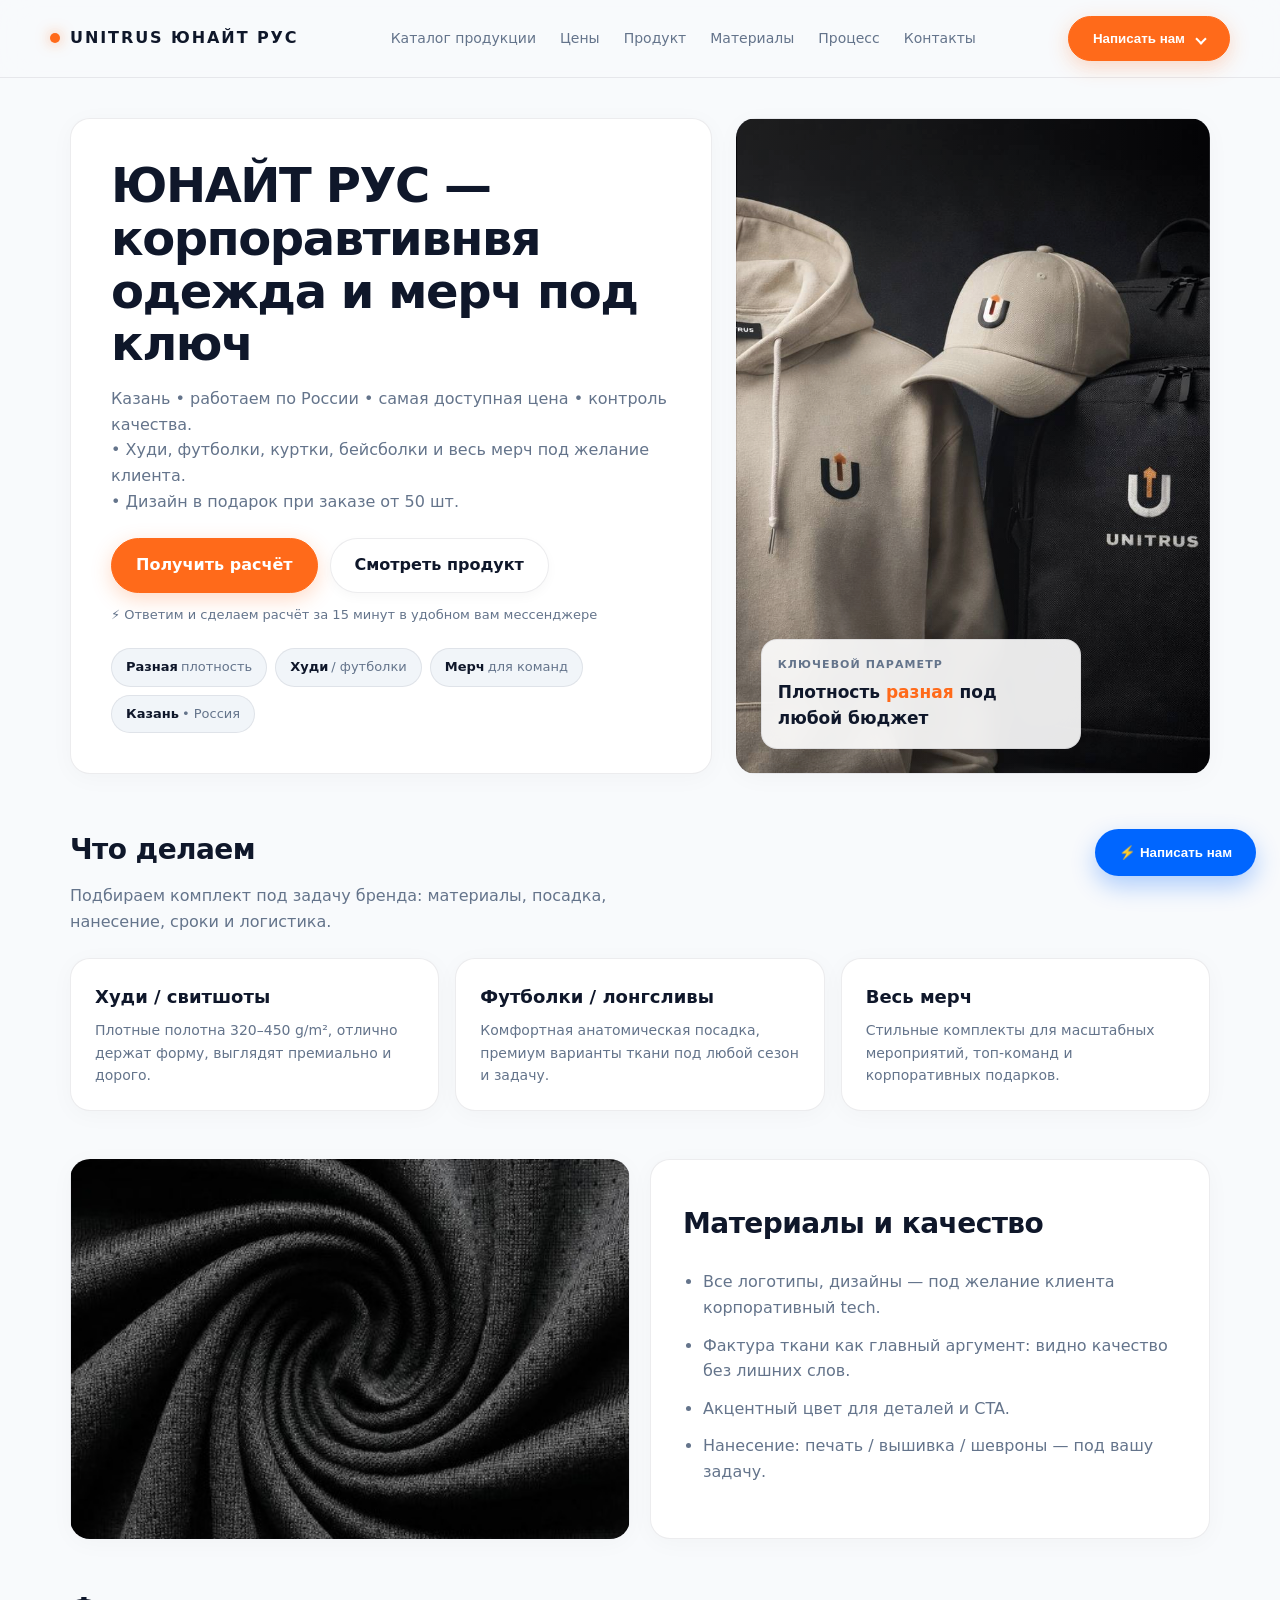
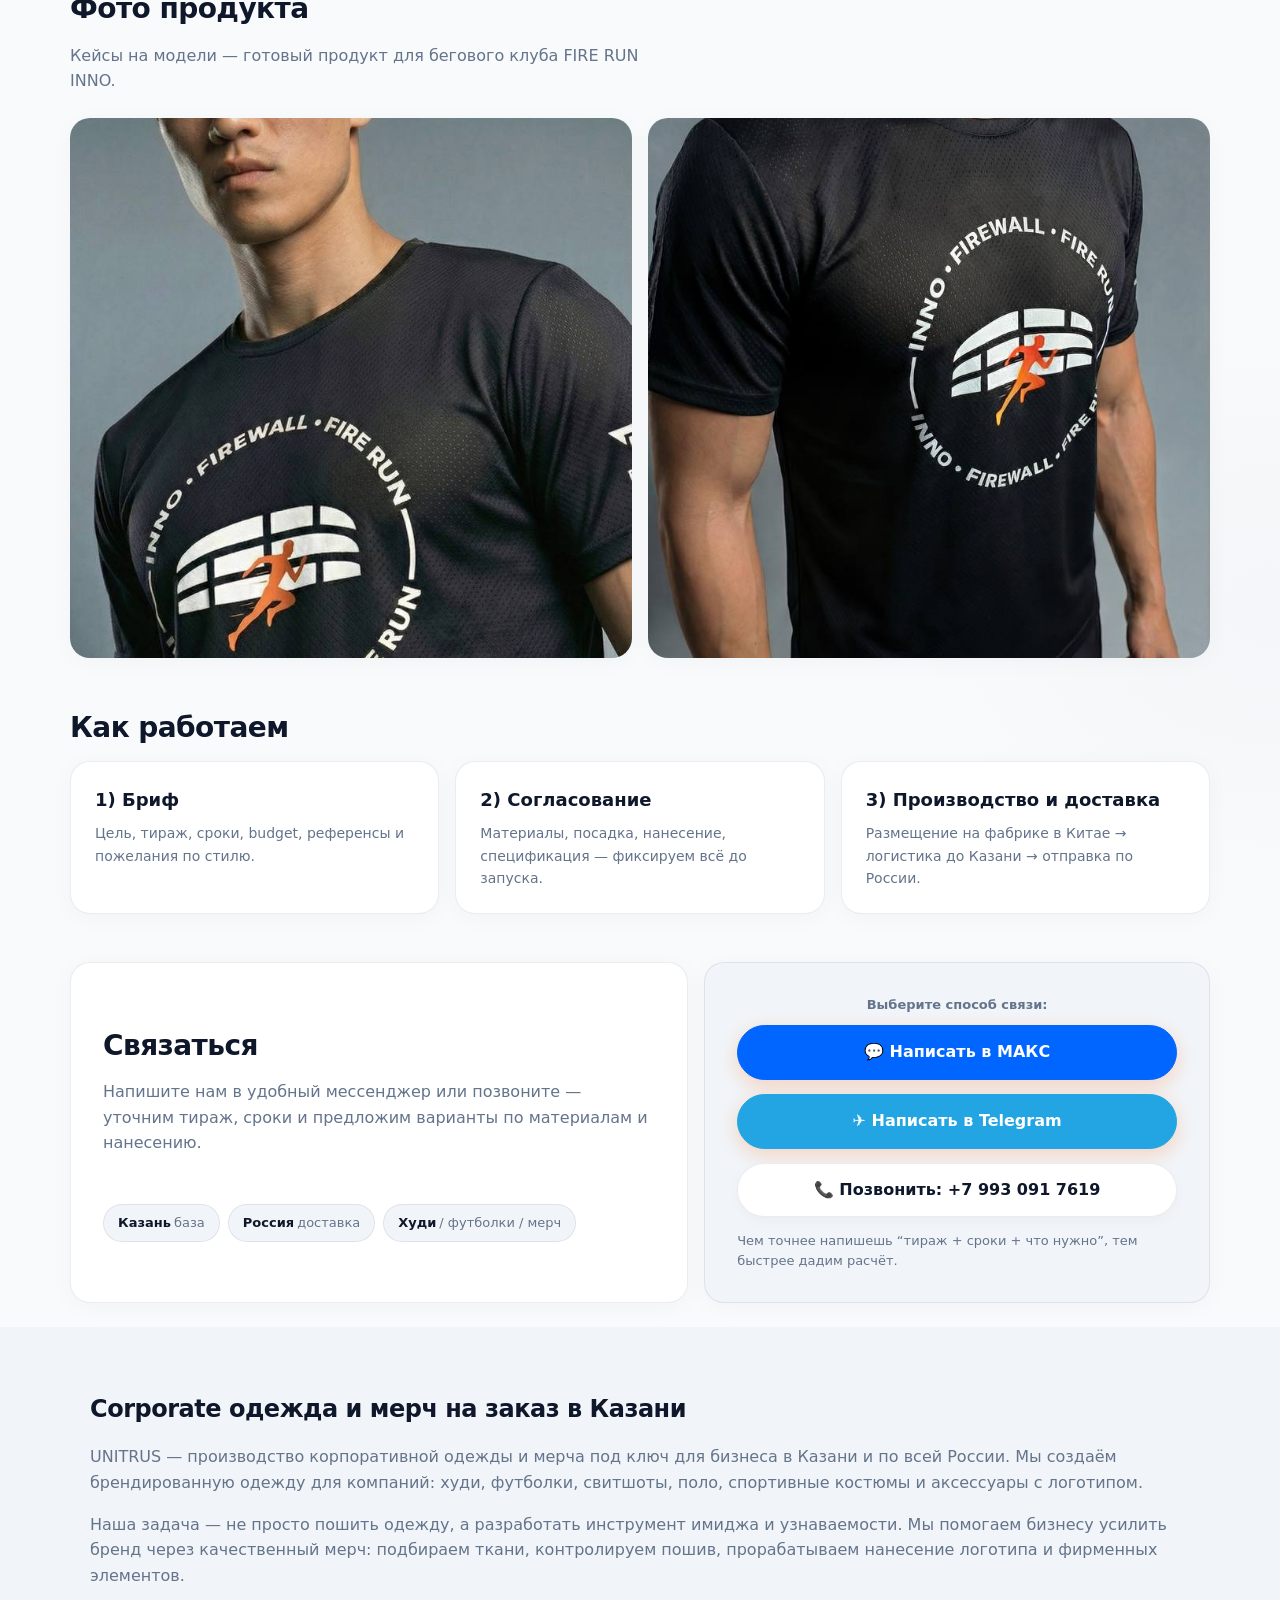
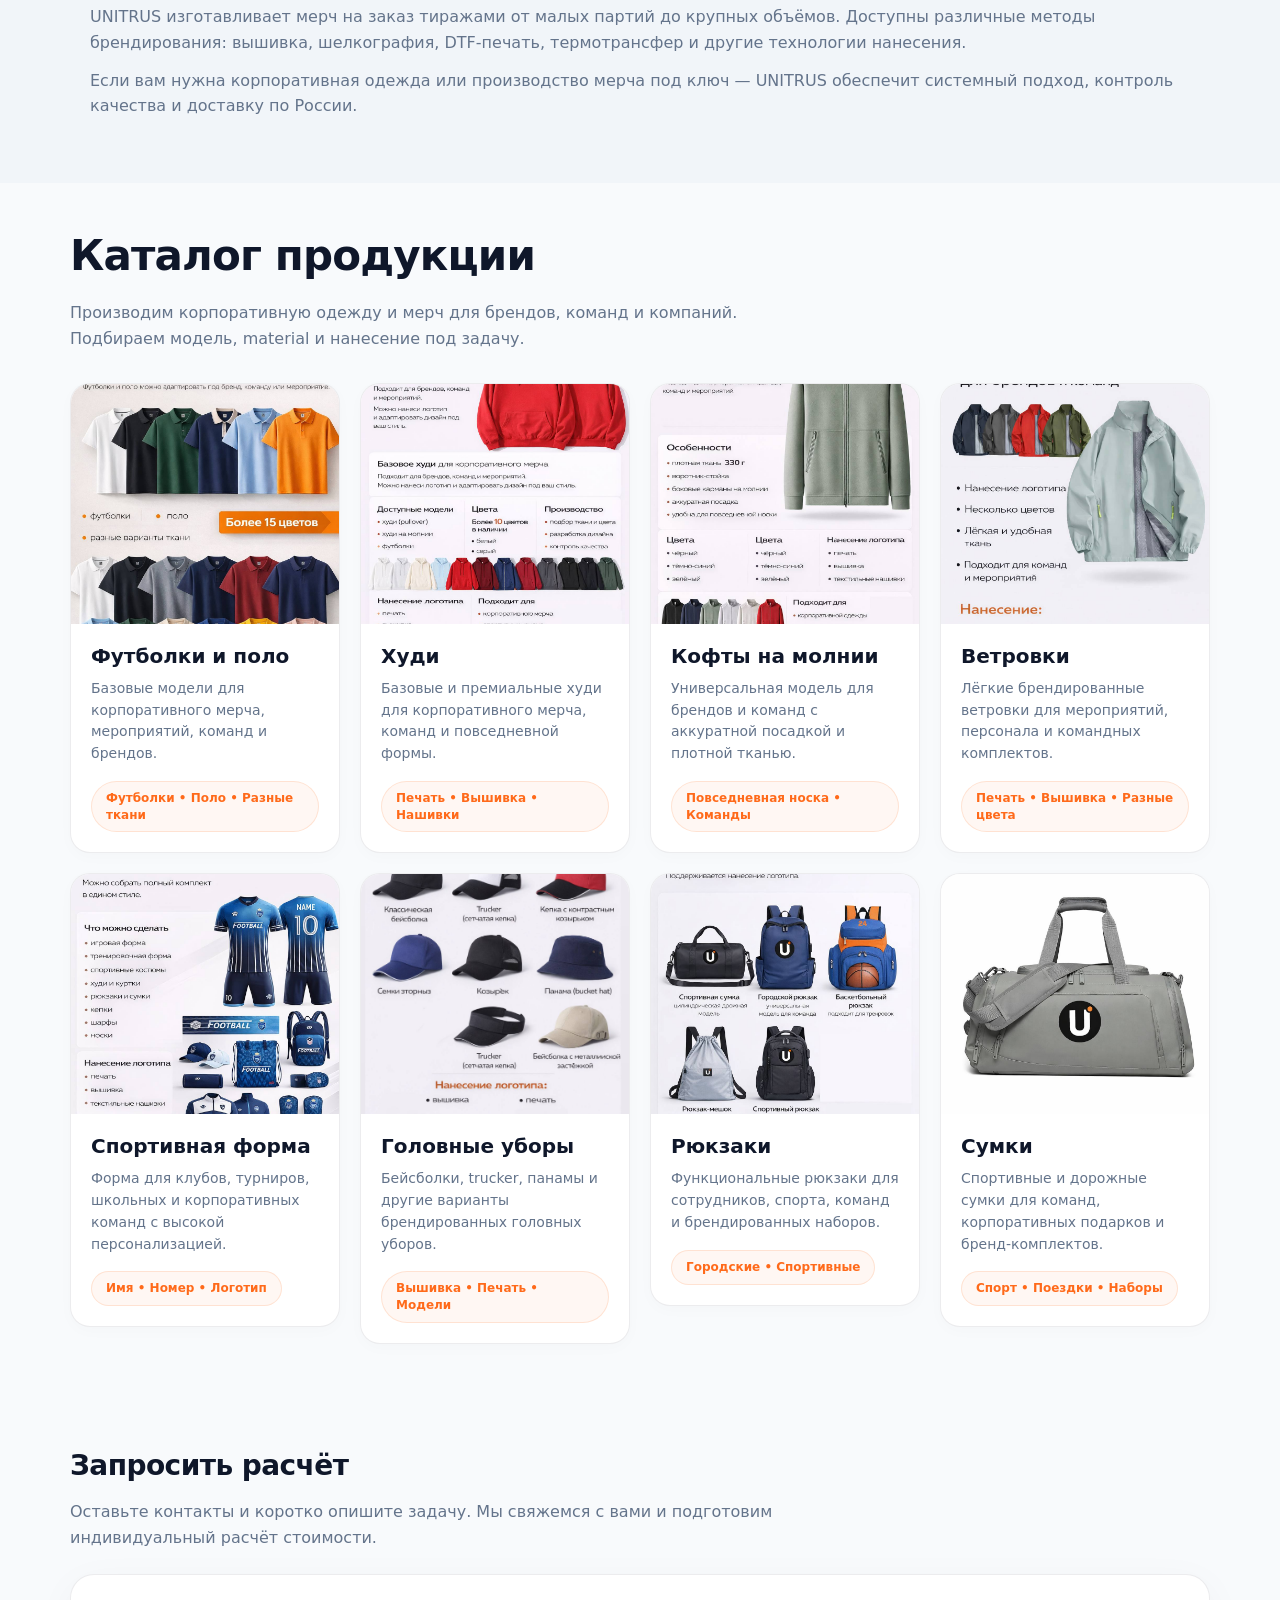
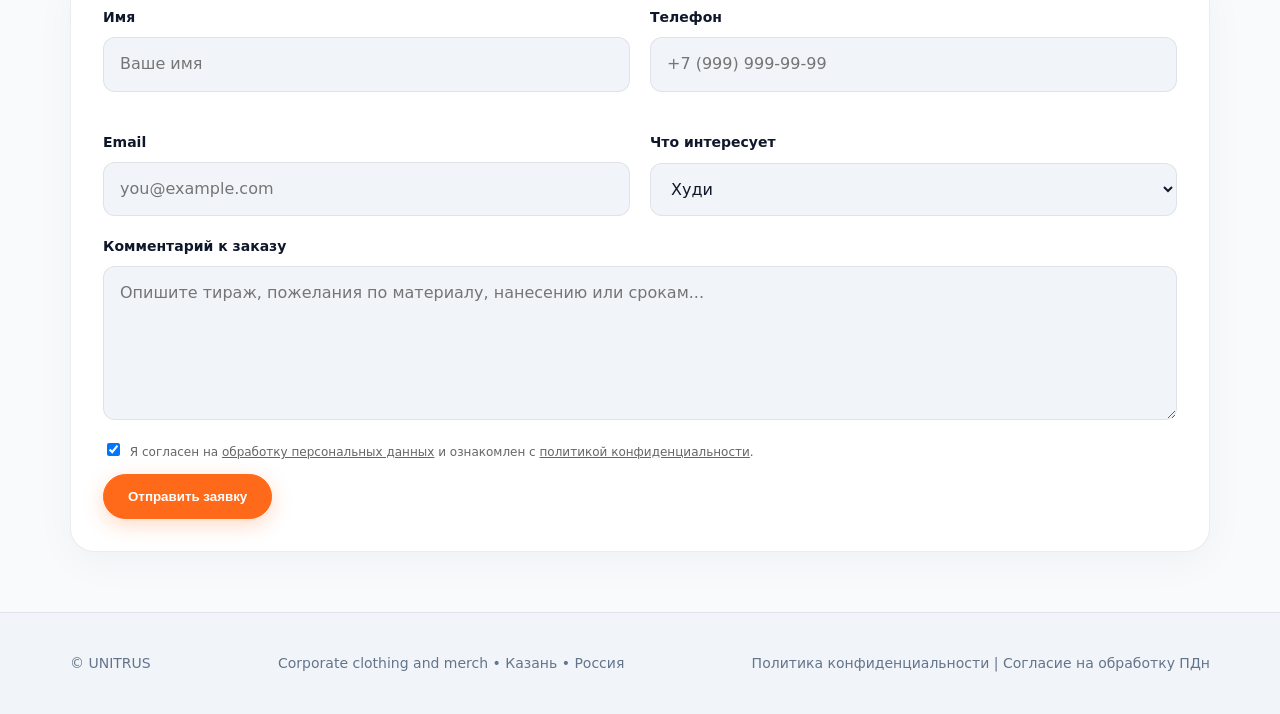
==== index.html @ bf45ee75 "Update index.html" ====
<!doctype html>
<html lang="ru">
<head>
  <script type="application/ld+json">
  {
    "@context": "https://schema.org",
    "@type": "Organization",
    "name": "UNITRUS (ЮНАЙТРУС)",
    "url": "https://unitrus.ru/",
    "logo": "https://unitrus.ru/favicon.png",
    "telephone": "+79930917619",
    "sameAs": [
      "https://max.ru/join/a83h0s4yrCoKQxjAOf_HXiF2FxhiVPw9wYMBm2Ftr7E",
      "https://t.me/unitruss"
    ],
    "address": {
      "@type": "PostalAddress",
      "addressLocality": "Казань",
      "addressCountry": "RU"
    }
  }
  </script>
 
  <meta property="og:title" content="UNITRUS — корпоративная одежда и мерч">
  <meta property="og:description" content="Корпоративная и спортивная одежда, мерч на заказ: худи, футболки, куртки, головные уборы и рюкзаки. Производство под задачи бренда.">
  <meta property="og:image" content="https://unitrus.ru/assets/hero.jpg">
  <meta property="og:url" content="https://unitrus.ru/">
  <meta property="og:type" content="website">
    
  <meta charset="utf-8" />
  <meta name="viewport" content="width=device-width, initial-scale=1.0">
  <title>UNITRUS — корпоративная одежда и мерч</title>
  <meta name="description" content="UNITRUS — корпоративная и спортивная одежда, мерч на заказ: худи, футболки, брендированные комплекты для компаний. Производство под задачу бренда, доставка по России. Казань." />
  <link rel="icon" type="image/png" href="/favicon.png">
  <link rel="canonical" href="https://unitrus.ru/">
  <meta http-equiv="Content-Language" content="ru">
  <meta name="robots" content="index,follow">
  
  <style>
  :root{
    --bg:#f8fafc;
    --panel:#ffffff;
    --panel-sub:#f1f5f9;
    --text:#0f172a;
    --muted:#64748b;
    --line:rgba(15,23,42,.08);
    --accent:#ff6a1a;
    --max:1180px;
    --r:20px;
  }

  *{
    box-sizing:border-box;
  }

  body{
    margin:0;
    font:16px/1.55 system-ui,-apple-system,Segoe UI,Roboto,Inter,Arial,sans-serif;
    background:
      radial-gradient(1000px 600px at 10% -10%, rgba(255,106,26,.07), transparent 50%),
      radial-gradient(800px 600px at 100% 40%, rgba(15,23,42,.02), transparent 50%),
      var(--bg);
    color:var(--text);
    -webkit-font-smoothing: antialiased;
  }

  a{
    color:inherit;
    text-decoration:none;
  }

  .wrap{
    max-width:var(--max);
    margin:0 auto;
    padding:0 20px;
  }

  /* NAV */
  .nav{
    position:sticky;
    top:0;
    z-index:1000;
    backdrop-filter:blur(16px);
    background:rgba(248, 250, 252, 0.85);
    border-bottom:1px solid var(--line);
  }

  .navin{
    display:flex;
    align-items:center;
    justify-content:space-between;
    padding:16px 0;
  }

  .brand{
    display:flex;
    align-items:center;
    gap:10px;
    font-weight:800;
    letter-spacing:.12em;
    color:var(--text);
    flex-shrink: 0;
    z-index: 1001;
  }

  .dot{
    width:10px;
    height:10px;
    border-radius:99px;
    background:var(--accent);
    box-shadow:0 0 14px rgba(255,106,26,.6);
  }

  .navlinks{
    display:flex;
    gap:24px;
    color:var(--muted);
    font-size:14px;
    font-weight: 500;
    align-items: center;
  }

  .navlinks a{
    color:var(--muted);
    transition:.2s ease;
    white-space: nowrap;
  }

  .navlinks a:hover{
    color:var(--accent);
  }

  /* Мобильный бургер-переключатель */
  .menu-toggle {
    display: none;
    flex-direction: column;
    justify-content: space-between;
    width: 24px;
    height: 18px;
    background: transparent;
    border: none;
    cursor: pointer;
    padding: 0;
    z-index: 1001;
  }

  .menu-toggle span {
    width: 100%;
    height: 2px;
    background-color: var(--text);
    transition: all 0.3s ease;
  }

  /* BUTTONS & DROPDOWN */
  .btn{
    display:inline-flex;
    align-items:center;
    justify-content:center;
    gap:10px;
    padding:14px 24px;
    border-radius:999px;
    border:1px solid var(--accent);
    background:var(--accent);
    color:#fff;
    font-weight:600;
    transition:.2s cubic-bezier(0.4, 0, 0.2, 1);
    white-space:nowrap;
    box-shadow:0 6px 20px rgba(255,106,26,.25);
    cursor:pointer;
  }

  .btn:hover{
    transform:translateY(-2px);
    box-shadow:0 8px 24px rgba(255,106,26,.4);
    background:#e55a13;
    border-color:#e55a13;
  }

  .btn.secondary{
    border:1px solid var(--line);
    background:var(--panel);
    color:var(--text);
    box-shadow:0 4px 12px rgba(0,0,0,.03);
  }

  .btn.secondary:hover{
    background:var(--panel-sub);
    border-color:rgba(15,23,42,.15);
    color:var(--text);
    transform:translateY(-2px);
    box-shadow:0 6px 16px rgba(0,0,0,.06);
  }

  /* Компонент Выпадающего меню контактов */
  .dropdown {
    position: relative;
    display: inline-block;
  }

  .dropdown-menu {
    display: none;
    position: absolute;
    right: 0;
    top: calc(100% + 8px);
    background: var(--panel);
    border: 1px solid var(--line);
    border-radius: 16px;
    box-shadow: 0 12px 32px rgba(15,23,42,0.12);
    padding: 8px;
    min-width: 200px;
    z-index: 1100;
    animation: fadeIn 0.2s ease;
  }

  @keyframes fadeIn {
    from { opacity: 0; transform: translateY(-8px); }
    to { opacity: 1; transform: translateY(0); }
  }

  .dropdown.active .dropdown-menu {
    display: block;
  }

  .dropdown-item {
    display: flex;
    align-items: center;
    gap: 12px;
    padding: 12px 16px;
    border-radius: 10px;
    font-size: 14px;
    font-weight: 600;
    color: var(--text);
    transition: background 0.2s ease;
  }

  .dropdown-item:hover {
    background: var(--panel-sub);
  }

  .dropdown-item img {
    width: 20px;
    height: 20px;
    object-fit: contain;
  }

  .arrow-down {
    border: solid currentColor;
    border-width: 0 2px 2px 0;
    display: inline-block;
    padding: 3px;
    transform: rotate(45deg);
    transition: transform 0.2s ease;
    margin-left: 2px;
  }

  .dropdown.active .arrow-down {
    transform: rotate(-135deg);
  }

  /* Блок контактов для мобильного меню */
  .mobile-contacts-block {
    display: none;
    flex-direction: column;
    gap: 12px;
    width: 100%;
    margin-top: 16px;
  }

  /* HERO */
  header{
    padding:40px 0 30px;
  }

  .heroGrid{
    display:grid;
    grid-template-columns:1.15fr .85fr;
    gap:24px;
    align-items:stretch;
  }

  .card{
    border:1px solid var(--line);
    background:var(--panel);
    border-radius:var(--r);
    overflow:hidden;
    box-shadow:0 4px 24px rgba(15,23,42,.03);
  }

  .heroText{
    padding:40px;
    display:flex;
    flex-direction:column;
    justify-content:center;
  }

  h1{
    margin:0 0 16px;
    font-size:clamp(32px, 4vw, 48px);
    line-height:1.1;
    letter-spacing:-.03em;
    color:var(--text);
  }

  .sub{
    color:var(--muted);
    font-size:16px;
    line-height:1.6;
    max-width:60ch;
    margin:0 0 24px;
  }

  .kpis{
    display:flex;
    flex-wrap:wrap;
    gap:8px;
    margin:24px 0 0;
  }

  .chip{
    display:inline-flex;
    align-items:center;
    padding:8px 14px;
    border-radius:999px;
    border:1px solid var(--line);
    background:var(--panel-sub);
    color:var(--muted);
    font-size:13px;
    cursor:pointer;
    transition:.2s ease;
    font-weight:500;
  }

  .chip b{
    color:var(--text);
    font-weight:700;
    margin-right:3px;
  }

  .chip:hover{
    transform:translateY(-1px);
    border-color:var(--accent);
    background:var(--panel);
  }

  .heroVisual{
    position:relative;
    min-height:400px;
    background:
      linear-gradient(90deg, rgba(248,250,252,.1), transparent),
      url("assets/hero.jpg") center/cover no-repeat;
  }

  .badge{
    position:absolute;
    left:24px;
    bottom:24px;
    padding:16px;
    border-radius:16px;
    border:1px solid var(--line);
    background:rgba(255,255,255,0.9);
    backdrop-filter:blur(12px);
    max-width:320px;
    box-shadow:0 10px 30px rgba(0,0,0,.08);
  }

  .badge .t{
    font-size:11px;
    color:var(--muted);
    letter-spacing:.1em;
    text-transform:uppercase;
    font-weight:700;
  }

  .badge .v{
    font-size:17px;
    margin-top:6px;
    font-weight:800;
    color:var(--text);
  }

  .badge .v span{
    color:var(--accent);
  }

  /* GENERAL SECTIONS */
  section{
    padding:24px 0;
  }

  h2{
    margin:0 0 12px;
    font-size:28px;
    letter-spacing:-.02em;
    font-weight:800;
  }

  .grid3{
    display:grid;
    grid-template-columns:repeat(3,1fr);
    gap:16px;
  }

  .pcard{
    padding:24px;
    transition:transform .2s ease, border-color .2s ease;
  }
  
  .pcard:hover{
    border-color:rgba(255,106,26,.3);
    transform:translateY(-2px);
  }

  .pname{
    font-weight:800;
    font-size:18px;
    margin:0 0 8px;
    color:var(--text);
  }

  .ptext{
    margin:0;
    color:var(--muted);
    font-size:14px;
    line-height:1.6;
  }

  /* MATERIALS */
  .split{
    display:grid;
    grid-template-columns:1fr 1fr;
    gap:20px;
    align-items:stretch;
  }

  .fabric{
    min-height:380px;
    background:url("assets/fabric.jpg") center/cover no-repeat;
  }

  .pad{
    padding:32px;
    display:flex;
    flex-direction:column;
    justify-content:center;
  }

  .list{
    margin:0;
    padding:0 0 0 20px;
    color:var(--muted);
  }

  .list li{
    margin:12px 0;
    line-height:1.6;
  }

  /* GALLERY */
  .gallery{
    display:grid;
    grid-template-columns:1fr 1fr;
    gap:16px;
  }

  .img{
    width:100%;
    height:540px;
    object-fit:cover;
    display:block;
    transition:transform .3s ease;
  }
  
  .gallery .card{
    border:none;
  }
  
  .gallery .card:hover .img{
    transform:scale(1.02);
  }

  /* CONTACT */
  .cta{
    display:grid;
    grid-template-columns:1.1fr .9fr;
    gap:16px;
    align-items:stretch;
  }

  .contactBox{
    padding:32px;
    display:grid;
    gap:14px;
    align-content:center;
    background:var(--panel-sub);
  }

  .hint{
    font-size:13px;
    color:var(--muted);
    line-height:1.5;
  }

  /* CATALOG */
  .catalog{
    padding:40px 0 60px;
  }

  .catalog-head{
    margin-bottom:32px;
  }

  .catalog-head h2{
    margin:0 0 12px;
    font-size:clamp(30px, 4vw, 42px);
  }

  .catalog-head p{
    margin:0;
    max-width:760px;
    color:var(--muted);
    font-size:16px;
    line-height:1.6;
  }

  .catalog-grid{
    display:grid;
    grid-template-columns:repeat(4, 1fr);
    gap:20px;
    align-items:start;
  }

  .catalog-card{
    background:var(--panel);
    border:1px solid var(--line);
    border-radius:20px;
    overflow:hidden;
    transition:transform .25s cubic-bezier(0.4, 0, 0.2, 1), border-color .25s ease, box-shadow .25s ease;
    box-shadow:0 4px 16px rgba(15,23,42,.02);
  }

  .catalog-card:hover{
    transform:translateY(-6px);
    border-color:var(--accent);
    box-shadow:0 16px 36px rgba(15,23,42,.08);
  }

  .catalog-card img{
    width:100%;
    height:240px;
    object-fit:cover;
    display:block;
    cursor:pointer;
  }

  .catalog-card__body{
    padding:20px;
  }

  .catalog-card__body h3{
    margin:0 0 10px;
    font-size:20px;
    font-weight:700;
    line-height:1.2;
    color:var(--text);
  }

  .catalog-card__body p{
    margin:0 0 16px;
    color:var(--muted);
    font-size:14px;
    line-height:1.55;
    min-height:66px;
  }

  .catalog-card__body span{
    display:inline-block;
    font-size:12px;
    font-weight:600;
    line-height:1.4;
    color:var(--accent);
    border:1px solid rgba(255,106,26,.15);
    background:rgba(255,106,26,.05);
    padding:8px 14px;
    border-radius:999px;
    cursor:pointer;
    transition:.2s ease;
  }

  .catalog-card__body span:hover{
    border-color:var(--accent);
    background:var(--accent);
    color:#fff;
  }

  /* LIGHTBOX */
  .lightbox{
    display:none;
    position:fixed;
    inset:0;
    background:rgba(15,23,42,.95);
    z-index:9999;
    align-items:center;
    justify-content:center;
    padding:20px;
  }

  .lightbox.show{
    display:flex;
  }

  .lightbox-img{
    max-width:95%;
    max-height:90%;
    border-radius:14px;
    box-shadow:0 24px 60px rgba(0,0,0,.5);
  }

  .lightbox-close{
    position:absolute;
    top:16px;
    right:22px;
    font-size:42px;
    color:#fff;
    line-height:1;
    cursor:pointer;
  }

  /* FORM */
  .leadform{
    padding:40px 0 60px;
  }

  .leadform h2{
    margin:0 0 12px;
  }

  .leadform-sub{
    margin:0 0 24px;
    color:var(--muted);
    max-width:760px;
    line-height:1.6;
  }

  .quote-form{
    background:var(--panel);
    border:1px solid var(--line);
    border-radius:24px;
    padding:32px;
    box-shadow:0 10px 40px rgba(15,23,42,.04);
  }

  .form-grid{
    display:grid;
    grid-template-columns:repeat(2,1fr);
    gap:20px;
  }

  .field{
    display:grid;
    gap:8px;
    margin-bottom:20px;
  }

  .field label{
    font-size:14px;
    font-weight:600;
    color:var(--text);
  }

  .field input,
  .field select,
  .field textarea{
    width:100%;
    background:var(--panel-sub);
    border:1px solid rgba(15,23,42,.08);
    color:var(--text);
    border-radius:12px;
    padding:14px 16px;
    font:inherit;
    outline:none;
    transition:all .2s ease;
  }

  .field textarea{
    resize:vertical;
    min-height:120px;
  }

  .field input:focus,
  .field select:focus,
  .field textarea:focus{
    border-color:var(--accent);
    background:var(--panel);
    box-shadow:0 0 0 4px rgba(255,106,26,.12);
  }

  /* FLOAT DROPDOWN BUTTON (Кнопка в углу) */
  .float-dropdown-container {
    position: fixed;
    right: 24px;
    bottom: 24px;
    z-index: 999;
  }

  .tg-float{
    background:#0066ff;
    color:white;
    padding:16px 24px;
    border-radius:30px;
    font-weight:700;
    box-shadow:0 10px 25px rgba(0,102,255,.3);
    transition:all .25s cubic-bezier(0.4, 0, 0.2, 1);
    border: none;
    display: inline-flex;
    align-items: center;
    gap: 8px;
    cursor: pointer;
  }

  .tg-float:hover{
    transform:translateY(-3px);
    box-shadow:0 14px 30px rgba(0,102,255,.45);
    background:#0052cc;
  }

  .float-dropdown-menu {
    display: none;
    position: absolute;
    bottom: calc(100% + 12px);
    right: 0;
    background: var(--panel);
    border: 1px solid var(--line);
    border-radius: 16px;
    box-shadow: 0 12px 32px rgba(15,23,42,0.15);
    padding: 8px;
    min-width: 220px;
    animation: slideUp 0.2s ease;
  }

  @keyframes slideUp {
    from { opacity: 0; transform: translateY(12px); }
    to { opacity: 1; transform: translateY(0); }
  }

  .float-dropdown-container.active .float-dropdown-menu {
    display: block;
  }

  /* SUCCESS MESSAGE */
  .success-message{
    position:fixed;
    left:24px;
    bottom:24px;
    background:var(--panel);
    border:1px solid var(--accent);
    padding:16px 24px;
    border-radius:16px;
    color:var(--text);
    font-size:15px;
    font-weight:600;
    box-shadow:0 16px 40px rgba(15,23,42,.12);
    display:none;
    z-index:9999;
    text-align:left;
    max-width:340px;
  }

  /* FOOTER */
  footer{
    padding:40px 0;
    border-top:1px solid var(--line);
    color:var(--muted);
    background:var(--panel-sub);
    font-size:14px;
  }

  /* RESPONSIVE & MOBILE MENU */
  @media (max-width:1100px){
    .catalog-grid{
      grid-template-columns:repeat(2, 1fr);
    }
  }

  @media (max-width:920px){
    .heroGrid,
    .split,
    .gallery,
    .cta{
      grid-template-columns:1fr;
    }
    
    .heroVisual{
      min-height:340px;
    }

    .heroText {
      padding: 24px;
    }

    .img{
      height:440px;
    }

    .navin{
      padding: 16px 0;
    }

    /* Показываем кнопку бургера */
    .menu-toggle {
      display: flex;
    }

    /* Скрываем десктопный выпадающий блок из шапки */
    .nav .dropdown {
      display: none;
    }

    /* Полноэкранное меню */
    .navlinks {
      position: fixed;
      top: 0;
      left: 0;
      width: 100%;
      height: 100vh;
      background: var(--panel);
      flex-direction: column;
      align-items: center;
      justify-content: flex-start;
      gap: 24px;
      font-size: 20px;
      font-weight: 700;
      z-index: 1000;
      transform: translateY(-100%);
      transition: transform 0.4s cubic-bezier(0.16, 1, 0.3, 1);
      padding: 100px 40px 40px; /* Отступ сверху для бренда */
      overflow-y: auto;
    }

    .navlinks a {
      color: var(--text);
    }

    /* Внутри мобильного меню показываем список контактов вместо кнопки */
    .mobile-contacts-block {
      display: flex;
    }

    /* Состояние открытого меню */
    .nav.nav-open .navlinks {
      transform: translateY(0);
    }

    /* Анимация иконки бургера в крестик */
    .nav.nav-open .menu-toggle span:nth-child(1) {
      transform: translateY(8px) rotate(45deg);
    }
    .nav.nav-open .menu-toggle span:nth-child(2) {
      opacity: 0;
    }
    .nav.nav-open .menu-toggle span:nth-child(3) {
      transform: translateY(-8px) rotate(-45deg);
    }

    .grid3{
      grid-template-columns:1fr;
    }
    
    .pad {
      padding: 24px;
    }
    
    .contactBox {
      padding: 24px;
    }
  }

  @media (max-width:720px){
    .catalog{
      padding:40px 0;
    }

    .catalog-grid{
      grid-template-columns:1fr;
      gap:16px;
    }

    .catalog-card img{
      height:220px;
    }

    .catalog-card__body{
      padding:16px;
    }

    .form-grid{
      grid-template-columns:1fr;
    }

    .quote-form{
      padding:20px;
    }

    .float-dropdown-container{
      right:16px;
      bottom:16px;
    }

    .tg-float {
      padding:14px 20px;
    }

    .success-message{
      left:16px;
      right:16px;
      bottom:90px;
      max-width:none;
    }
  }
  </style>
  
  <!-- Yandex.Metrika counter -->
  <script type="text/javascript">
      (function(m,e,t,r,i,k,a){
          m[i]=m[i]||function(){(m[i].a=m[i].a||[]).push(arguments)};
          m[i].l=1*new Date();
          for (var j = 0; j < document.scripts.length; j++) {if (document.scripts[j].src === r) { return; }}
          k=e.createElement(t),a=e.getElementsByTagName(t)[0],k.async=1,k.src=r,a.parentNode.insertBefore(k,a)
      })(window, document,'script','https://mc.yandex.ru/metrika/tag.js?id=107053501', 'ym');

      ym(107053501, 'init', {ssr:true, webvisor:true, clickmap:true, ecommerce:"dataLayer", referrer: document.referrer, url: location.href, accurateTrackBounce:true, trackLinks:true});
  </script>
  <noscript><div><img src="https://mc.yandex.ru/watch/107053501" style="position:absolute; left:-9999px;" alt="" /></div></noscript>
  <!-- /Yandex.Metrika counter -->
</head>

<body>
  <div class="nav" id="navbar">
    <div class="wrap navin">
      <a href="/" class="brand">
        <span class="dot"></span> UNITRUS ЮНАЙТ РУС
      </a>
      
      <!-- Бургер кнопка -->
      <button class="menu-toggle" id="menuBtn" aria-label="Открыть меню">
        <span></span>
        <span></span>
        <span></span>
      </button>
      
      <div class="navlinks" id="navLinks">
        <a href="#catalog" onclick="toggleMenu()">Каталог продукции</a>
        <a href="/prices.html" onclick="toggleMenu()">Цены</a>
        <a href="#products" onclick="toggleMenu()">Продукт</a>
        <a href="#materials" onclick="toggleMenu()">Материалы</a>
        <a href="#process" onclick="toggleMenu()">Процесс</a>
        <a href="#contact" onclick="toggleMenu()">Контакты</a>

        <!-- Блок контактов в мобильном меню -->
        <div class="mobile-contacts-block">
          <a class="dropdown-item" style="background: #0066ff; color: #fff;" href="https://max.ru/join/a83h0s4yrCoKQxjAOf_HXiF2FxhiVPw9wYMBm2Ftr7E" target="_blank" rel="noreferrer">
            <span>💬 Написать в МАКС</span>
          </a>
          <a class="dropdown-item" style="background: #22a5e2; color: #fff;" href="https://t.me/unitruss" target="_blank" rel="noreferrer">
            <span>✈️ Написать в Telegram</span>
          </a>
          <a class="dropdown-item" style="background: var(--panel-sub); color: var(--text);" href="mailto:sport.merch@inbox.ru">
            <span>✉️ Написать на Почту</span>
          </a>
        </div>
      </div>

      <!-- Десктопное выпадающее меню -->
      <div class="dropdown" id="navDropdown">
        <button class="btn" id="dropdownBtn">
          Написать нам <span class="arrow-down"></span>
        </button>
        <div class="dropdown-menu">
          <a class="dropdown-item" href="https://max.ru/join/a83h0s4yrCoKQxjAOf_HXiF2FxhiVPw9wYMBm2Ftr7E" target="_blank" rel="noreferrer">
            <span>💬 в МАКС</span>
          </a>
          <a class="dropdown-item" href="https://t.me/unitruss" target="_blank" rel="noreferrer">
            <span>✈️ в Telegram</span>
          </a>
          <a class="dropdown-item" href="mailto:sport.merch@inbox.ru">
            <span>✉️ на Почту</span>
          </a>
        </div>
      </div>

    </div>
  </div>

  <header>
    <div class="wrap heroGrid">
      <div class="card heroText">
        <h1> ЮНАЙТ РУС — корпоравтивнвя одежда и мерч под ключ</h1>

        <p class="sub">
          Казань • работаем по России • самая доступная цена • контроль качества.<br>
          • Худи, футболки, куртки, бейсболки и весь мерч под желание клиента.<br>
          • Дизайн в подарок при заказе от 50 шт.
        </p>

        <div style="display:flex; gap:12px; flex-wrap:wrap;">
          <a class="btn" href="#leadform">Получить расчёт</a>
          <a class="btn secondary" href="#products">Смотреть продукт</a>
        </div>

        <div class="hint" style="margin-top: 12px;">⚡ Ответим и сделаем расчёт за 15 минут в удобном вам мессенджере</div>

        <div class="kpis">
          <a href="#catalog" class="chip"><b>Разная</b> плотность</a>
          <a href="#catalog" class="chip"><b>Худи</b> / футболки</a>
          <a href="#catalog" class="chip"><b>Мерч</b> для команд</a>
          <div class="chip"><b>Казань</b> • Россия</div>
        </div>
      </div>

      <div class="card heroVisual" aria-label="UNITRUS hero">
        <div class="badge">
          <div class="t">ключевой параметр</div>
          <div class="v">Плотность <span>разная</span> под любой бюджет</div>
        </div>
      </div>
    </div>
  </header>
    
  <main>
    <section id="products">
      <div class="wrap">
        <h2>Что делаем</h2>
        <p class="sub" style="margin-top:0">
          Подбираем комплект под задачу бренда: материалы, посадка, нанесение, сроки и логистика.
        </p>

        <div class="grid3">
          <div class="card pcard">
            <p class="pname">Худи / свитшоты</p>
            <p class="ptext">Плотные полотна 320–450 g/m², отлично держат форму, выглядят премиально и дорого.</p>
          </div>
          <div class="card pcard">
            <p class="pname">Футболки / лонгсливы</p>
            <p class="ptext">Комфортная анатомическая посадка, премиум варианты ткани под любой сезон и задачу.</p>
          </div>
          <div class="card pcard">
            <p class="pname">Весь мерч</p>
            <p class="ptext">Стильные комплекты для масштабных мероприятий, топ-команд и корпоративных подарков.</p>
          </div>
        </div>
      </div>
    </section>

    <section id="materials">
      <div class="wrap split">
        <div class="card fabric" aria-label="Текстура ткани"></div>
        <div class="card pad">
          <h2>Материалы и качество</h2>
          <ul class="list">
            <li>Все логотипы, дизайны — под желание клиента корпоративный tech.</li>
            <li>Фактура ткани как главный аргумент: видно качество без лишних слов.</li>
            <li>Акцентный цвет для деталей и CTA.</li>
            <li>Нанесение: печать / вышивка / шевроны — под вашу задачу.</li>
          </ul>
        </div>
      </div>
    </section>

    <section>
      <div class="wrap">
        <h2>Фото продукта</h2>
        <p class="sub" style="margin-top:0">Кейсы на модели — готовый продукт для бегового клуба FIRE RUN INNO.</p>

        <div class="gallery">
          <div class="card"><img class="img" src="assets/model1.jpg" alt="UNITRUS на модели 1" loading="lazy"></div>
          <div class="card"><img class="img" src="assets/model2.jpg" alt="UNITRUS на модели 2" loading="lazy"></div>
        </div>
      </div>
    </section>

    <section id="process">
      <div class="wrap">
        <h2>Как работаем</h2>

        <div class="grid3">
          <div class="card pcard">
            <p class="pname">1) Бриф</p>
            <p class="ptext">Цель, тираж, сроки, budget, референсы и пожелания по стилю.</p>
          </div>
          <div class="card pcard">
            <p class="pname">2) Согласование</p>
            <p class="ptext">Материалы, посадка, нанесение, спецификация — фиксируем всё до запуска.</p>
          </div>
          <div class="card pcard">
            <p class="pname">3) Производство и доставка</p>
            <p class="ptext">Размещение на фабрике в Китае → логистика до Казани → отправка по России.</p>
          </div>
        </div>
      </div>
    </section>

    <section id="contact">
      <div class="wrap cta">
        <div class="card pad">
          <h2>Связаться</h2>
          <p class="sub" style="margin-top:0">
            Напишите нам в удобный мессенджер или позвоните — уточним тираж, сроки и предложим варианты по материалам и нанесению.
          </p>

          <div class="kpis">
            <div class="chip"><b>Казань</b> база</div>
            <div class="chip"><b>Россия</b> доставка</div>
            <div class="chip"><b>Худи</b> / футболки / мерч</div>
          </div>
        </div>

        <div class="card contactBox">
          <div class="hint" style="text-align: center; font-weight: 600; margin-bottom: -4px;">Выберите способ связи:</div>
          <a class="btn" style="background: #0066ff; border-color: #0066ff;" href="https://max.ru/join/a83h0s4yrCoKQxjAOf_HXiF2FxhiVPw9wYMBm2Ftr7E" target="_blank" rel="noreferrer">💬 Написать в МАКС</a>
          <a class="btn" style="background: #22a5e2; border-color: #22a5e2;" href="https://t.me/unitruss" target="_blank" rel="noreferrer">✈️ Написать в Telegram</a>
          <a class="btn secondary" href="tel:+79930917619">📞 Позвонить: +7 993 091 7619</a>
          <div class="hint">Чем точнее напишешь “тираж + сроки + что нужно”, тем быстрее дадим расчёт.</div>
        </div>
      </div>
    </section>
  </main>

  <section style="background: var(--panel-sub);">
    <div class="wrap">
      <div style="padding:40px 0; max-width:1100px; margin:0 auto;">
        <h2 style="font-size:24px; margin-bottom:16px;">
          Corporate одежда и мерч на заказ в Казани
        </h2>
        <p style="color: var(--muted); line-height: 1.6; margin-bottom: 12px;">
          UNITRUS — производство корпоративной одежды и мерча под ключ для бизнеса в Казани и по всей России.
          Мы создаём брендированную одежду для компаний: худи, футболки, свитшоты, поло,
          спортивные костюмы и аксессуары с логотипом.
        </p>
        <p style="color: var(--muted); line-height: 1.6; margin-bottom: 12px;">
          Наша задача — не просто пошить одежду, а разработать инструмент имиджа и узнаваемости.
          Мы помогаем бизнесу усилить бренд через качественный мерч:
          подбираем ткани, контролируем пошив, прорабатываем нанесение логотипа и фирменных элементов.
        </p>
        <p style="color: var(--muted); line-height: 1.6; margin-bottom: 12px;">
          UNITRUS изготавливает мерч на заказ тиражами от малых партий до крупных объёмов.
          Доступны различные методы брендирования: вышивка, шелкография,
          DTF-печать, термотрансфер и другие технологии нанесения.
        </p>
        <p style="color: var(--muted); line-height: 1.6; margin: 0;">
          Если вам нужна корпоративная одежда или производство мерча под ключ —
          UNITRUS обеспечит системный подход, контроль качества и доставку по России.
        </p>
      </div>
    </div>
  </section>

  <section class="catalog" id="catalog">
    <div class="wrap">
      <div class="catalog-head">
        <h2>Каталог продукции</h2>
        <p>Производим корпоративную одежду и мерч для брендов, команд и компаний. Подбираем модель, material и нанесение под задачу.</p>
      </div>

      <div class="catalog-grid">
        <article class="catalog-card">
          <img src="assets/catalog-tshirts.jpg" alt="Футболки и поло UNITRUS" onclick="openLightbox(this.src)">
          <div class="catalog-card__body">
            <h3>Футболки и поло</h3>
            <p>Базовые модели для корпоративного мерча, мероприятий, команд и брендов.</p>
            <span onclick="openLightbox('assets/catalog-tshirts.jpg')">
              Футболки • Поло • Разные ткани
            </span>
          </div>
        </article>

        <article class="catalog-card">
          <img src="assets/catalog-hoodie.jpg" alt="Худи UNITRUS" onclick="openLightbox(this.src)">
          <div class="catalog-card__body">
            <h3>Худи</h3>
            <p>Базовые и премиальные худи для корпоративного мерча, команд и повседневной формы.</p>
            <span onclick="openLightbox('assets/catalog-hoodie.jpg')">
              Печать • Вышивка • Нашивки
            </span>
          </div>
        </article>

        <article class="catalog-card">
          <img src="assets/catalog-zip.jpg" alt="Кофты на молнии UNITRUS" onclick="openLightbox(this.src)">
          <div class="catalog-card__body">
            <h3>Кофты на молнии</h3>
            <p>Универсальная модель для брендов и команд с аккуратной посадкой и плотной тканью.</p>
            <span onclick="openLightbox('assets/catalog-zip.jpg')">
              Повседневная носка • Команды
            </span>
          </div>
        </article>

        <article class="catalog-card">
          <img src="assets/catalog-windbreaker.jpg" alt="Ветровки UNITRUS" onclick="openLightbox(this.src)">
          <div class="catalog-card__body">
            <h3>Ветровки</h3>
            <p>Лёгкие брендированные ветровки для мероприятий, персонала и командных комплектов.</p>
            <span onclick="openLightbox('assets/catalog-windbreaker.jpg')">
              Печать • Вышивка • Разные цвета
            </span>
          </div>
        </article>

        <article class="catalog-card">
          <img src="assets/catalog-sport.jpg" alt="Спортивная форма UNITRUS" onclick="openLightbox(this.src)">
          <div class="catalog-card__body">
            <h3>Спортивная форма</h3>
            <p>Форма для клубов, турниров, школьных и корпоративных команд с высокой персонализацией.</p>
            <span onclick="openLightbox('assets/catalog-sport.jpg')">
              Имя • Номер • Логотип
            </span>
          </div>
        </article>

        <article class="catalog-card">
          <img src="assets/catalog-headwear.jpg" alt="Головные уборы UNITRUS" onclick="openLightbox(this.src)">
          <div class="catalog-card__body">
            <h3>Головные уборы</h3>
            <p>Бейсболки, trucker, панамы и другие варианты брендированных головных уборов.</p>
            <span onclick="openLightbox('assets/catalog-headwear.jpg')">
              Вышивка • Печать • Модели
            </span>
          </div>
        </article>

        <article class="catalog-card">
          <img src="assets/catalog-backpack.jpg" alt="Рюкзаки UNITRUS" onclick="openLightbox(this.src)">
          <div class="catalog-card__body">
            <h3>Рюкзаки</h3>
            <p>Функциональные рюкзаки для сотрудников, спорта, команд и брендированных наборов.</p>
            <span onclick="openLightbox('assets/catalog-backpack.jpg')">
              Городские • Спортивные
            </span>
          </div>
        </article>

        <article class="catalog-card">
          <img src="assets/catalog-bag.jpg" alt="Сумки UNITRUS" onclick="openLightbox(this.src)">
          <div class="catalog-card__body">
            <h3>Сумки</h3>
            <p>Спортивные и дорожные сумки для команд, корпоративных подарков и бренд-комплектов.</p>
            <span onclick="openLightbox('assets/catalog-bag.jpg')">
              Спорт • Поездки • Наборы
            </span>
          </div>
        </article>
      </div>
    </div>
  </section>

  <section class="leadform" id="leadform">
    <div class="wrap">
      <h2>Запросить расчёт</h2>
      <p class="leadform-sub">
        Оставьте контакты и коротко опишите задачу. Мы свяжемся с вами и подготовим индивидуальный расчёт стоимости.
      </p>

      <form action="https://formsubmit.co/sport.merch@inbox.ru" method="POST" class="quote-form">
        <input type="hidden" name="_subject" value="Новая заявка с сайта UNITRUS">
        <input type="hidden" name="_captcha" value="false">
        <input type="hidden" name="_template" value="table">
        <input type="hidden" name="_next" value="https://unitrus.ru/?sent=1">

        <div class="form-grid">
          <div class="field">
            <label for="name">Имя</label>
            <input id="name" name="Имя" type="text" placeholder="Ваше имя" required>
          </div>

          <div class="field">
            <label for="phone">Телефон</label>
            <input id="phone" name="Телефон" type="tel" placeholder="+7 (999) 999-99-99" required>
          </div>

          <div class="field">
            <label for="email">Email</label>
            <input id="email" name="Email" type="email" placeholder="you@example.com" required>
          </div>

          <div class="field">
            <label for="product">Что интересует</label>
            <select id="product" name="Интерес">
              <option value="Худи">Худи</option>
              <option value="Футболки и поло">Футболки и поло</option>
              <option value="Кофты на молнии">Кофты на молнии</option>
              <option value="Ветровки">Ветровки</option>
              <option value="Спортивная форма">Спортивная форма</option>
              <option value="Головные уборы">Головные уборы</option>
              <option value="Рюкзаки">Рюкзаки</option>
              <option value="Сумки">Сумки</option>
              <option value="Другое">Другое</option>
            </select>
          </div>
        </div>

        <div class="field">
          <label for="message">Комментарий к заказу</label>
          <textarea id="message" name="Комментарий" rows="5" placeholder="Опишите тираж, пожелания по материалу, нанесению или срокам..."></textarea>
        </div>
<label style="font-size: 12px; display: block; margin-bottom: 12px; color: #666; cursor: pointer;">
          <input type="checkbox" required checked style="margin-right: 6px; cursor: pointer;">
          Я согласен на <a href="consent.html" target="_blank" style="color: inherit; text-decoration: underline;">обработку персональных данных</a> 
          и ознакомлен с <a href="privacy.html" target="_blank" style="color: inherit; text-decoration: underline;">политикой конфиденциальности</a>.
        </label>
        <button type="submit" class="btn">Отправить заявку</button>
      </form>
    </div>
  </section>

  

  <footer>
    <div class="wrap" style="display:flex; justify-content:space-between; gap:12px; flex-wrap:wrap;">
      <div>© UNITRUS</div>
      <div>Corporate clothing and merch • Казань • Россия</div>
      <div class="legal-links">
    <a href="privacy.html" target="_blank">Политика конфиденциальности</a> | 
    <a href="consent.html" target="_blank">Согласие на обработку ПДн</a>
</div>
    </div>
  </footer>

  <div id="lightbox" class="lightbox" onclick="closeLightbox()">
    <span class="lightbox-close">&times;</span>
    <img id="lightbox-img" class="lightbox-img" src="">
  </div>

  <!-- Плавающая кнопка в углу -->
  <div class="float-dropdown-container" id="floatDropdown">
    <div class="float-dropdown-menu">
      <a class="dropdown-item" href="https://max.ru/join/a83h0s4yrCoKQxjAOf_HXiF2FxhiVPw9wYMBm2Ftr7E" target="_blank" rel="noreferrer">💬 написать в МАКС</a>
      <a class="dropdown-item" href="https://t.me/unitruss" target="_blank" rel="noreferrer">✈️ написать в Telegram</a>
      <a class="dropdown-item" href="mailto:sport.merch@inbox.ru">✉️ написать на Почту</a>
    </div>
    <button class="tg-float" id="floatBtn">
      ⚡ Написать нам
    </button>
  </div>

  <div id="success-message" class="success-message">
    ✅ Заявка успешно отправлена!<br>
    Мы свяжемся с вами в течение 15 минут.
  </div>

  <script>
  function openLightbox(src){
    document.getElementById('lightbox-img').src = src;
    document.getElementById('lightbox').classList.add('show');
  }

  function closeLightbox(){
    document.getElementById('lightbox').classList.remove('show');
  }

  // Мобильное меню бургер
  const menuBtn = document.getElementById('menuBtn');
  const navbar = document.getElementById('navbar');

  menuBtn.addEventListener('click', () => {
    navbar.classList.toggle('nav-open');
  });

  function toggleMenu() {
    if(navbar.classList.contains('nav-open')) {
      navbar.classList.remove('nav-open');
    }
  }

  // Логика работы десктопного выпадающего меню (в шапке)
  const navDropdown = document.getElementById('navDropdown');
  const dropdownBtn = document.getElementById('dropdownBtn');

  dropdownBtn.addEventListener('click', (e) => {
    e.stopPropagation();
    navDropdown.classList.toggle('active');
  });

  // Логика работы выпадающего меню для плавающей кнопки в углу
  const floatDropdown = document.getElementById('floatDropdown');
  const floatBtn = document.getElementById('floatBtn');

  floatBtn.addEventListener('click', (e) => {
    e.stopPropagation();
    floatDropdown.classList.toggle('active');
  });

  // Закрывать выпадающие списки при клике в любое другое место экрана
  document.addEventListener('click', () => {
    navDropdown.classList.remove('active');
    floatDropdown.classList.remove('active');
  });

  // Проверка отправки формы
  if(window.location.search.includes("sent=1")){
    document.getElementById("success-message").style.display="block";
    setTimeout(function(){
      document.getElementById("success-message").style.display="none";
    },5000);
  }
  </script>
</body>
</html>
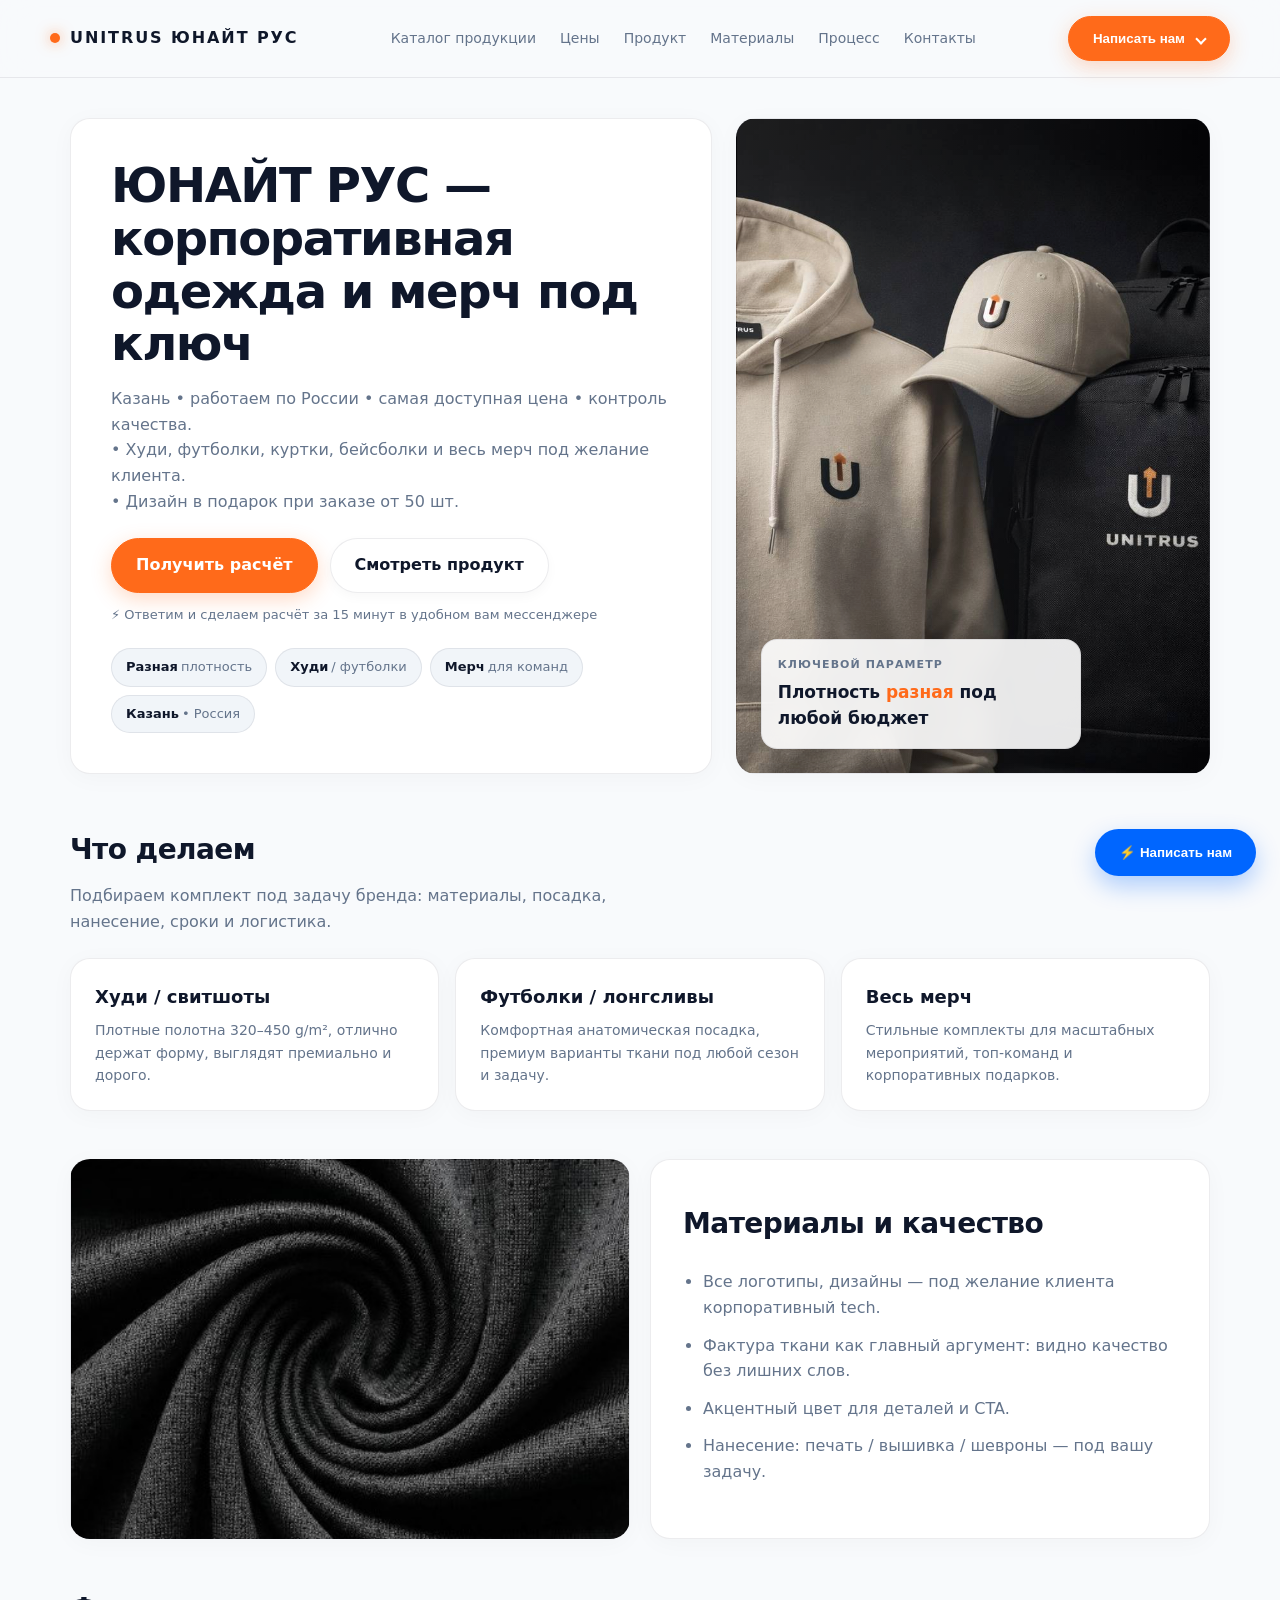
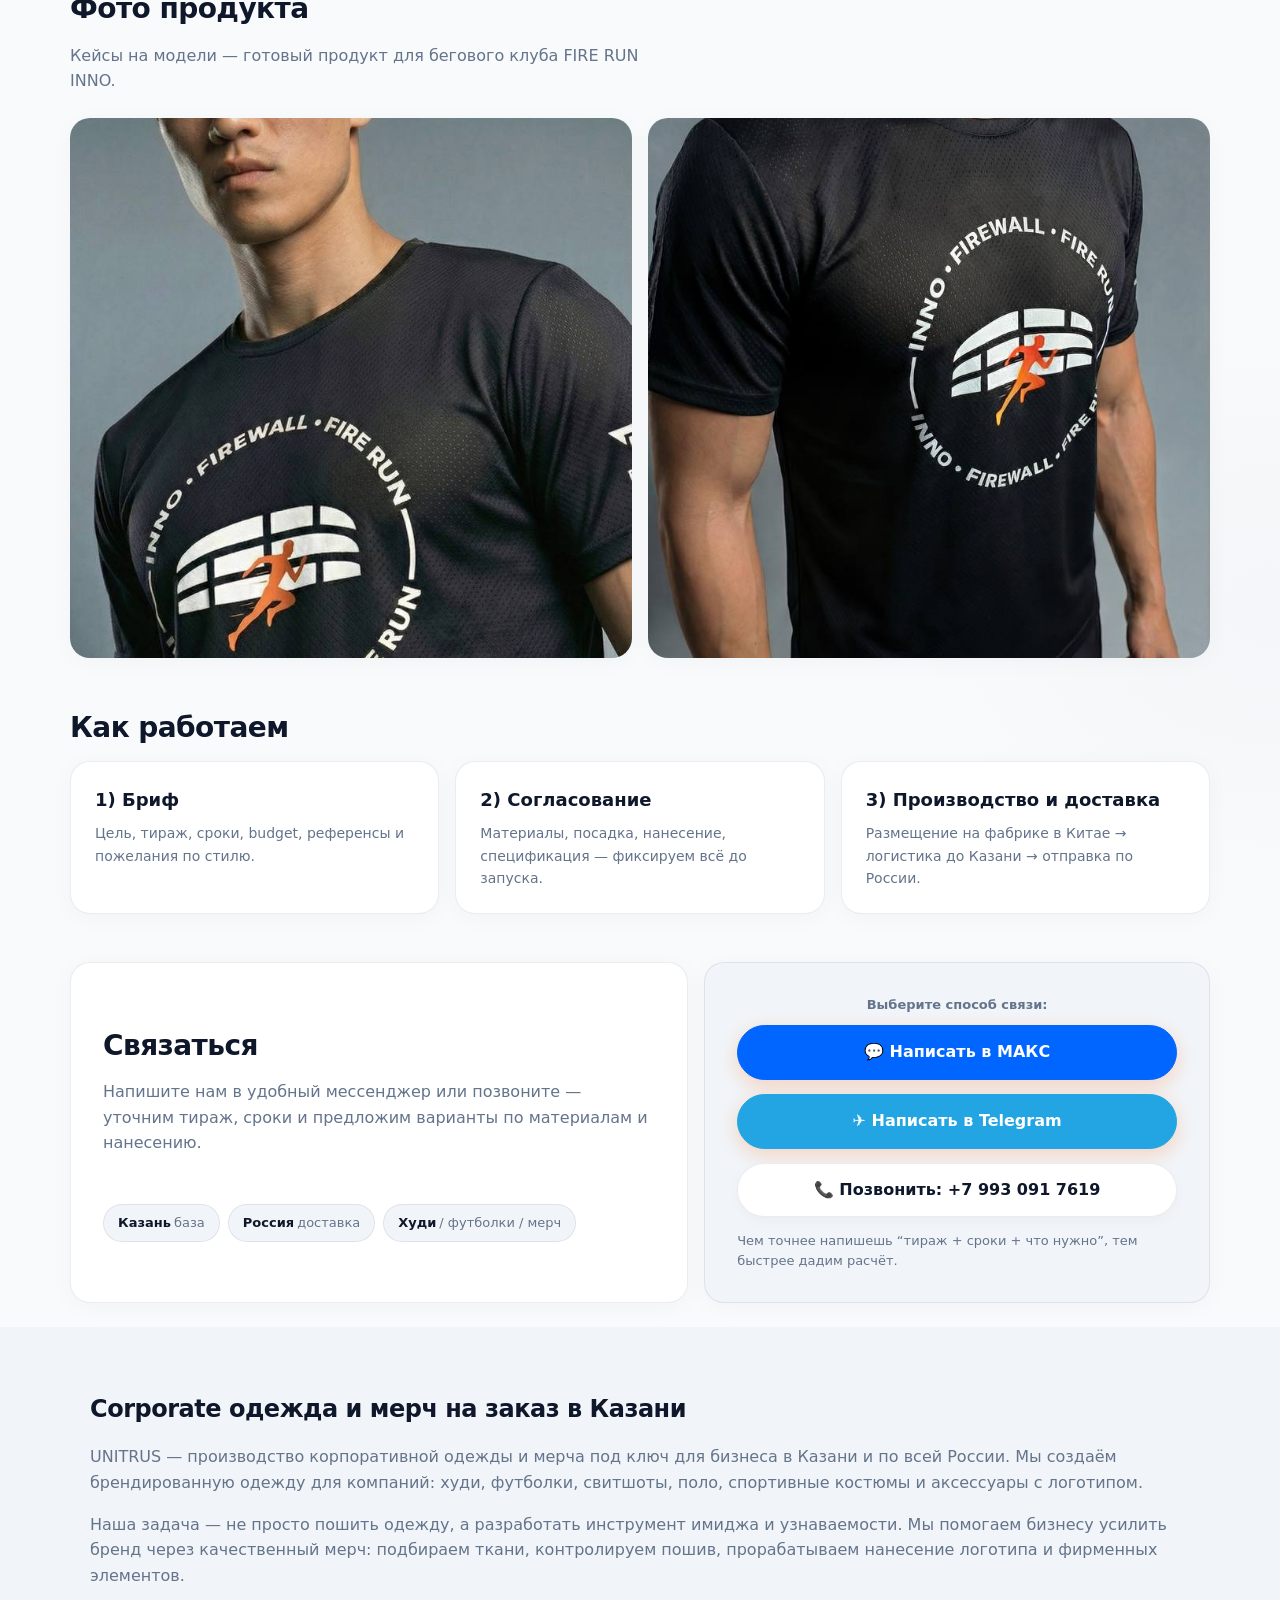
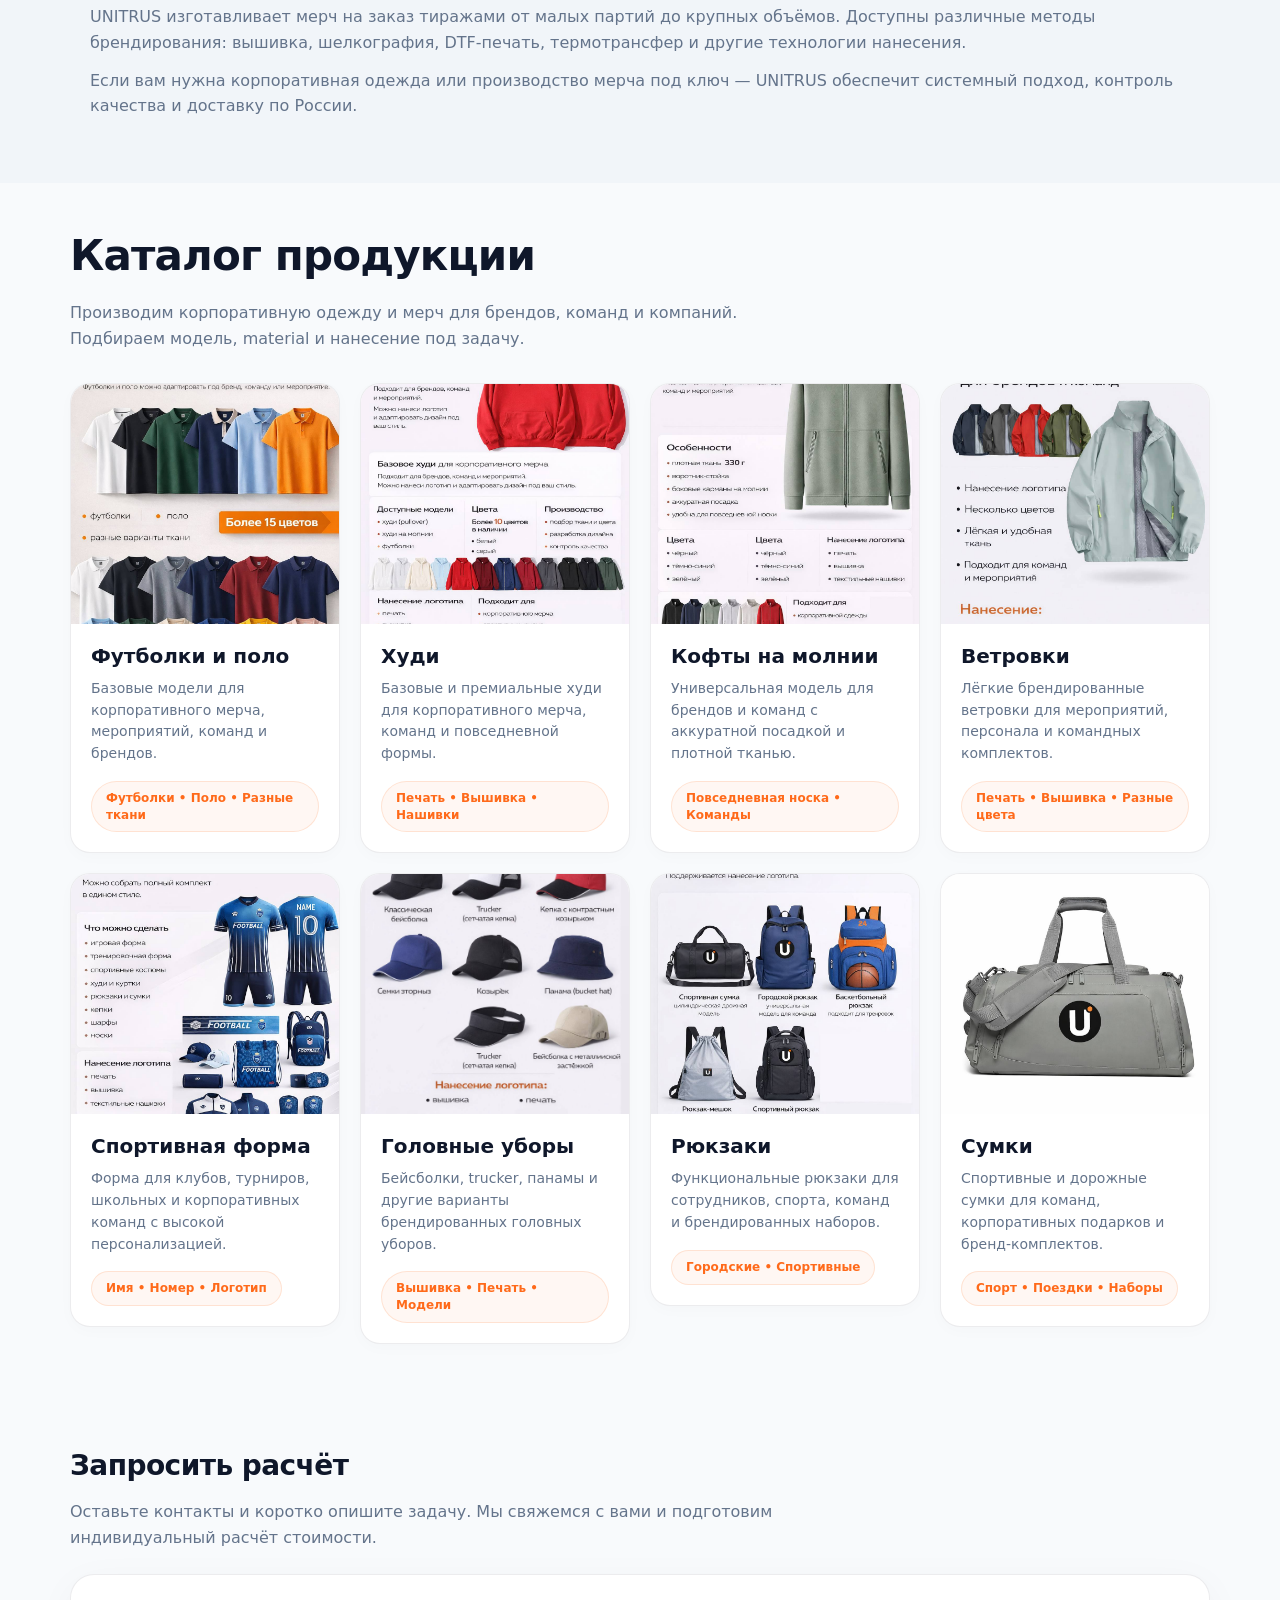
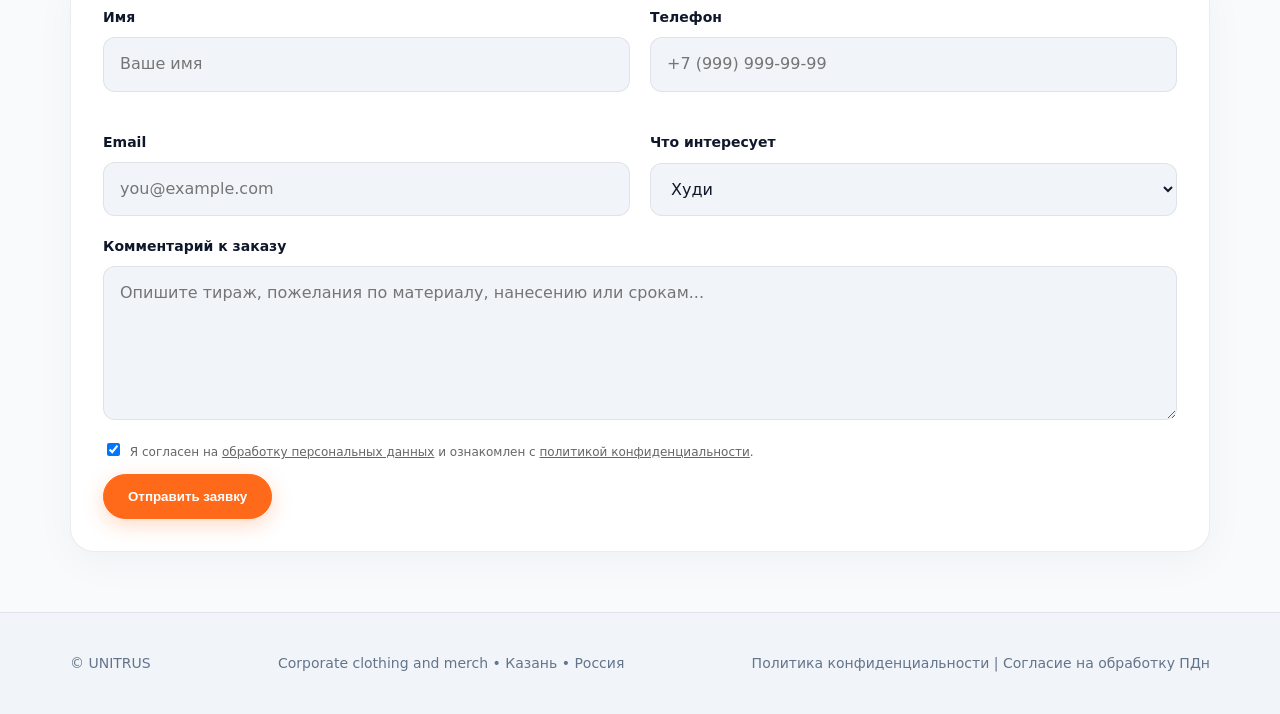
==== commit ecb02047: "Update index.html" ====
--- a/index.html
+++ b/index.html
@@ -993,7 +993,7 @@
   <header>
     <div class="wrap heroGrid">
       <div class="card heroText">
-        <h1> ЮНАЙТ РУС — корпоравтивнвя одежда и мерч под ключ</h1>
+        <h1> ЮНАЙТ РУС — корпоративная одежда и мерч под ключ</h1>
 
         <p class="sub">
           Казань • работаем по России • самая доступная цена • контроль качества.<br>
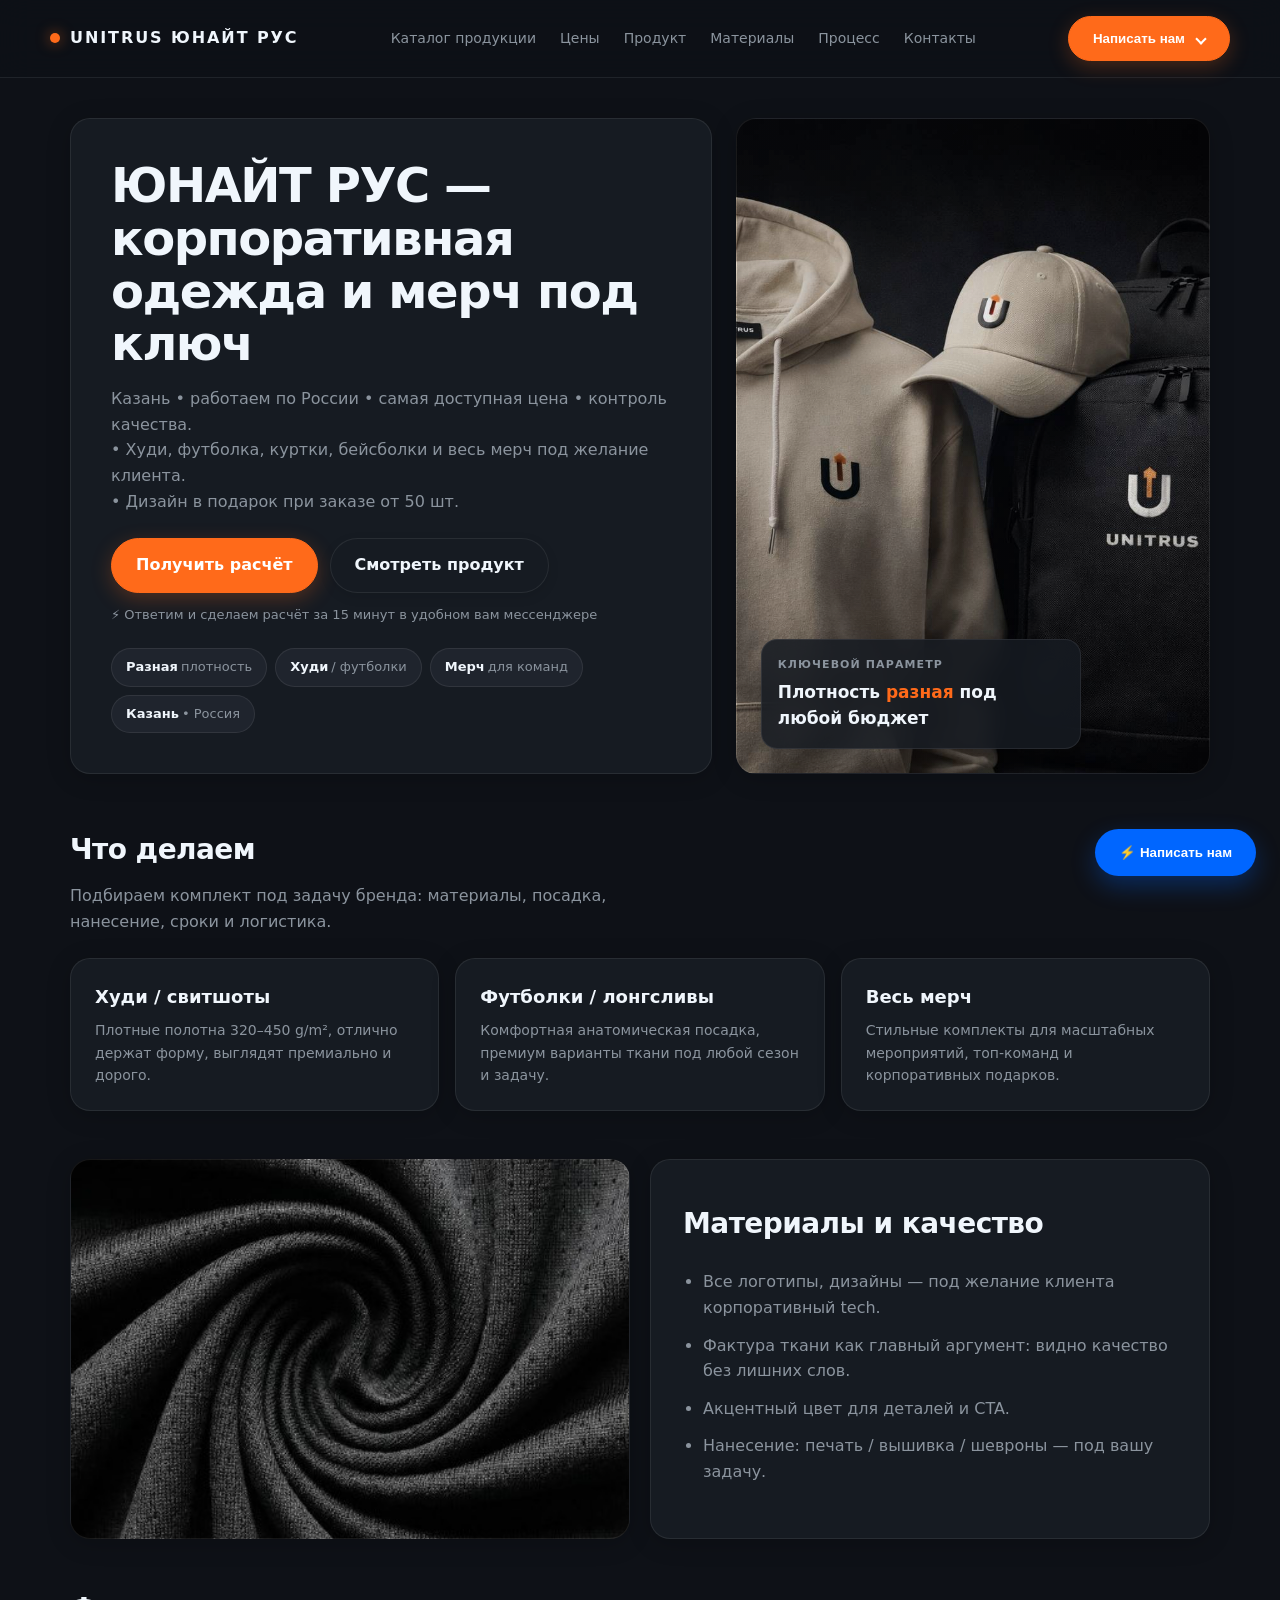
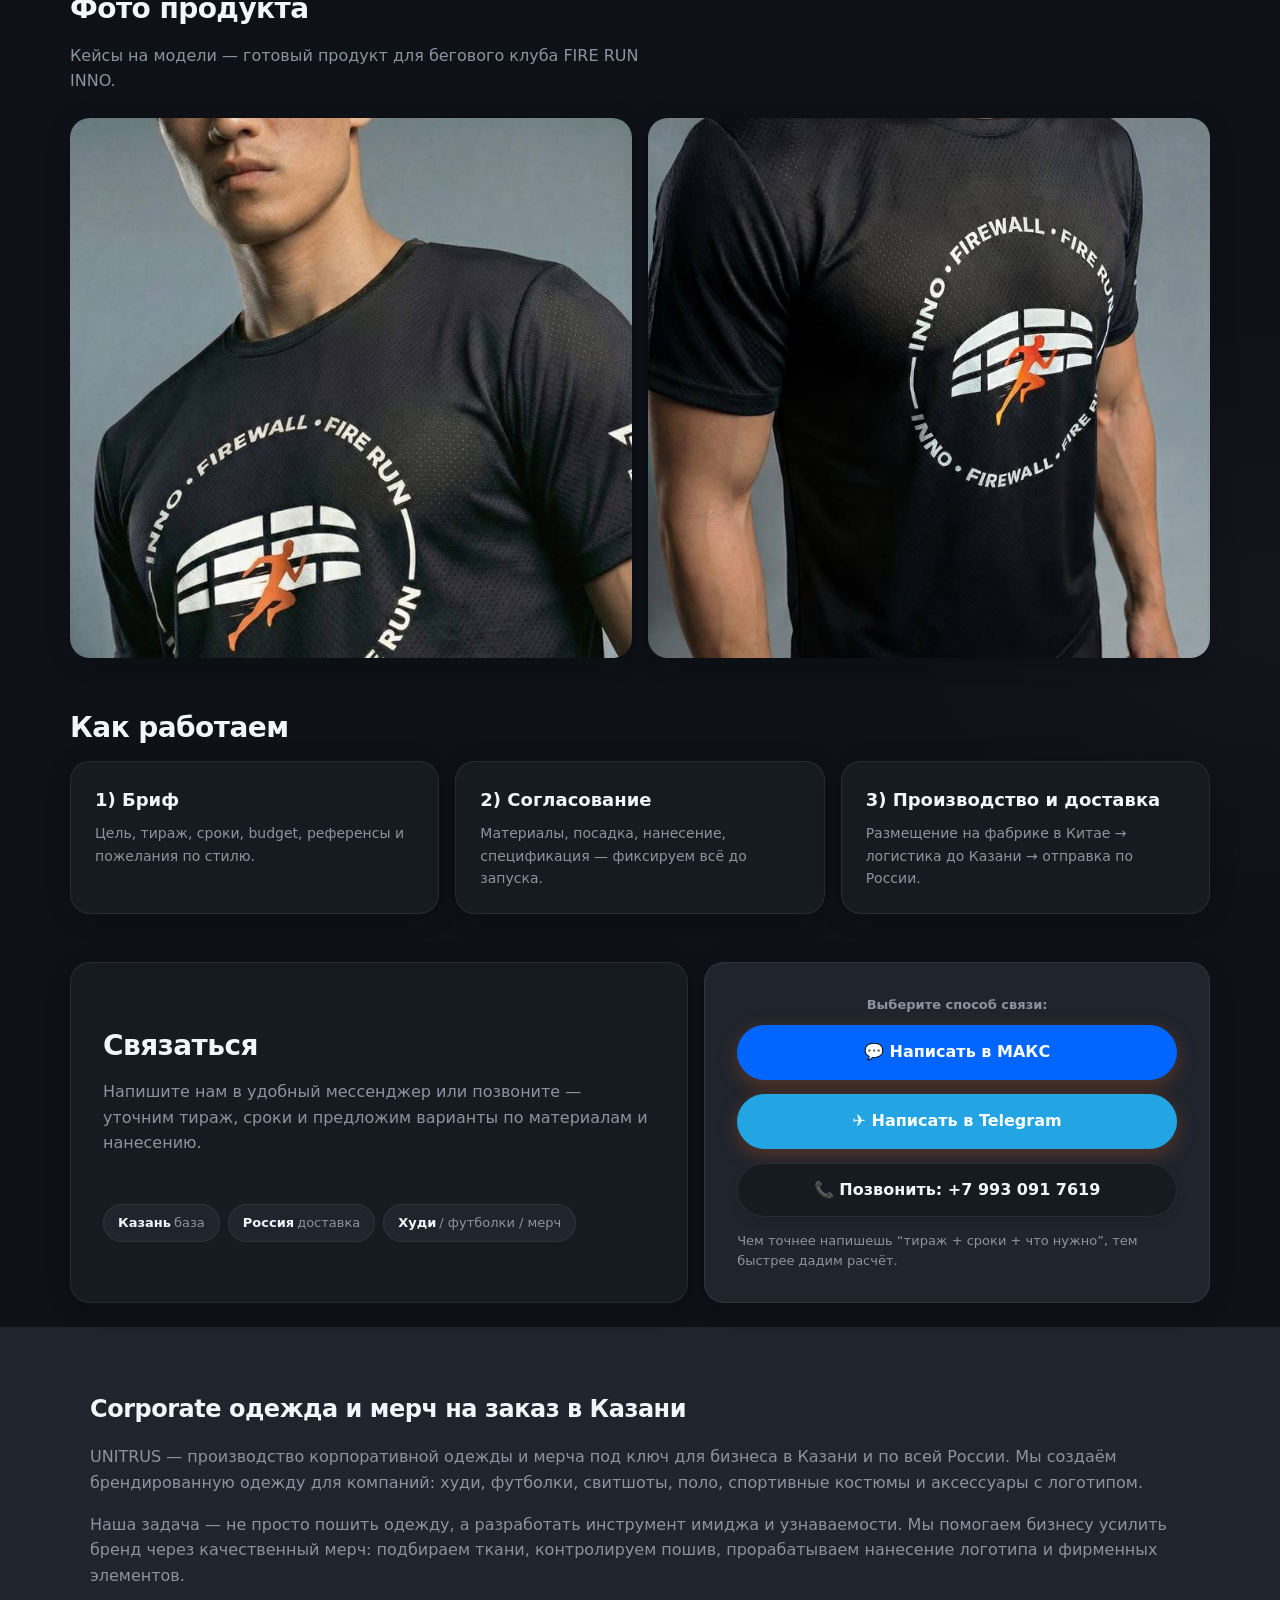
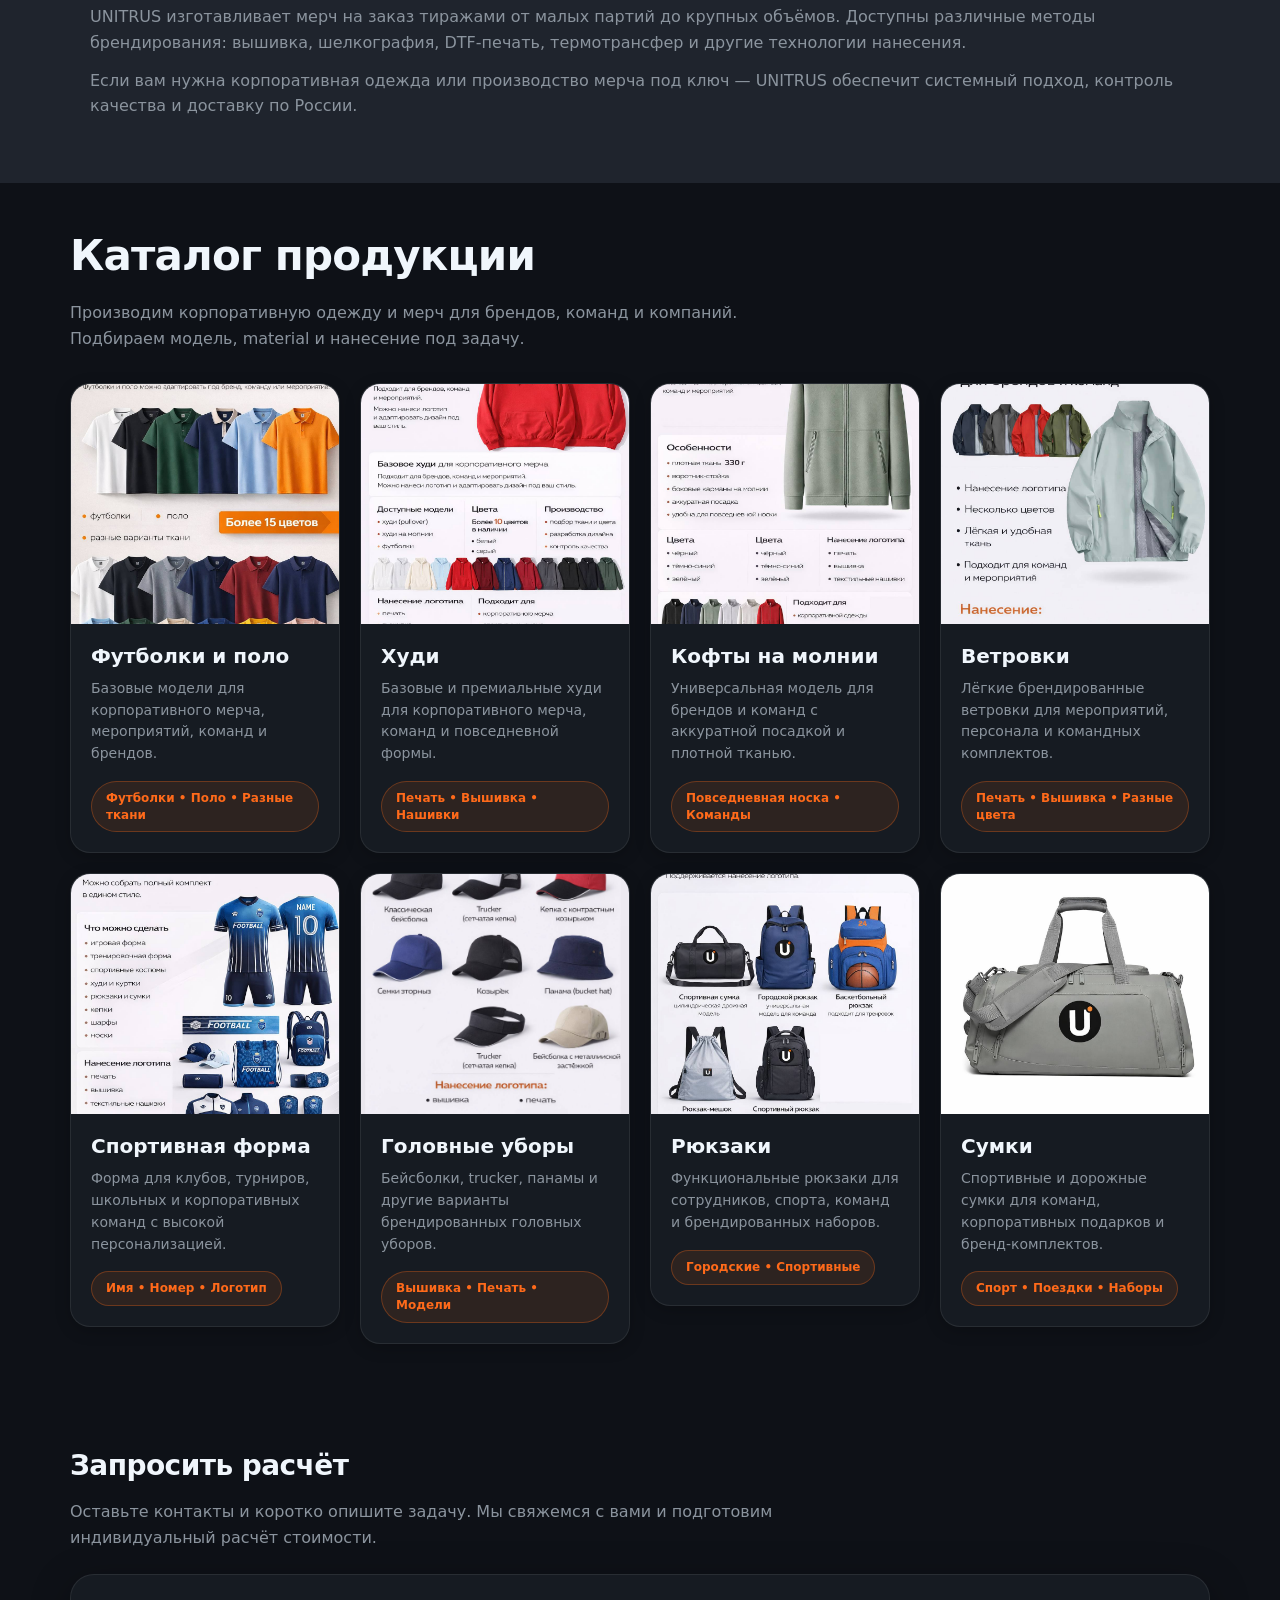
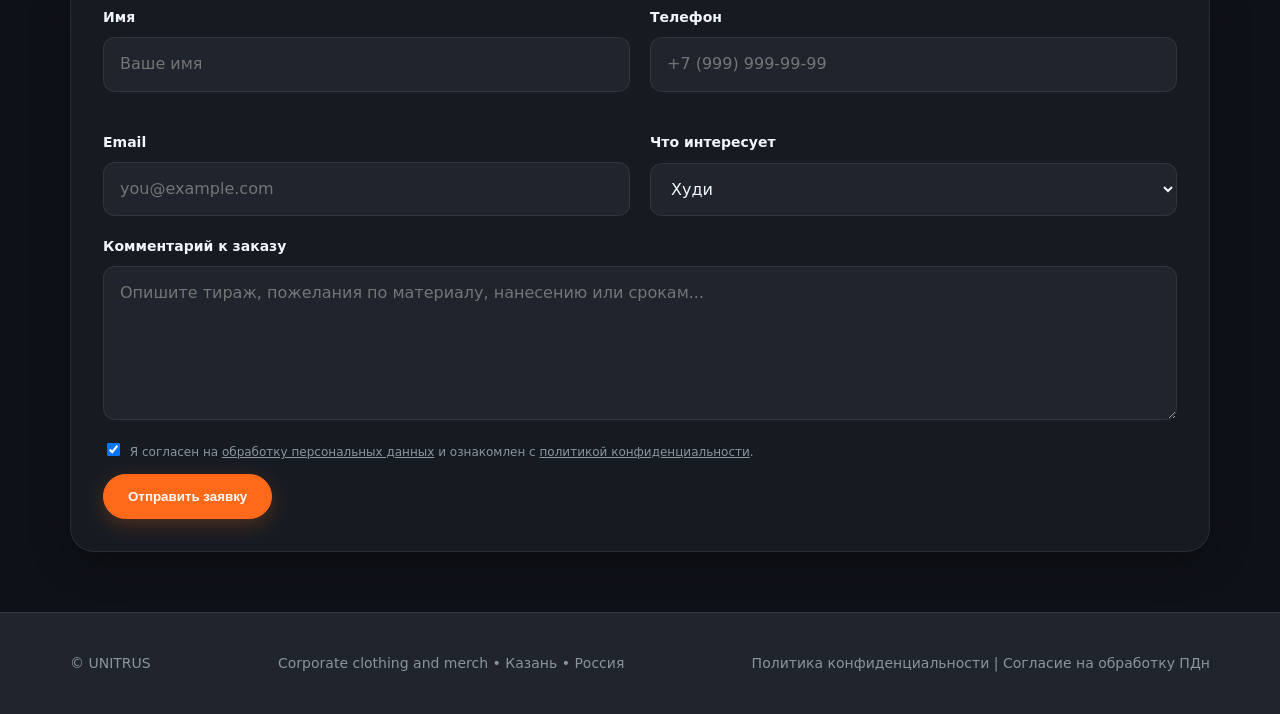
==== commit 623610a8: "Update index.html" ====
--- a/index.html
+++ b/index.html
@@ -38,13 +38,14 @@
   
   <style>
   :root{
-    --bg:#f8fafc;
-    --panel:#ffffff;
-    --panel-sub:#f1f5f9;
-    --text:#0f172a;
-    --muted:#64748b;
-    --line:rgba(15,23,42,.08);
-    --accent:#ff6a1a;
+    /* Тёмная премиальная палитра */
+    --bg:#0e1117;           /* Основной глубокий графитовый фон */
+    --panel:#161b22;        /* Фон карточек и плашек */
+    --panel-sub:#1f242d;    /* Вторичный фон */
+    --text:#f0f6fc;         /* Основной светлый текст */
+    --muted:#8b949e;        /* Мутный/серый текст */
+    --line:rgba(255,255,255,.08); /* Полупрозрачные разделители */
+    --accent:#ff6a1a;       /* Оранжевый акцент */
     --max:1180px;
     --r:20px;
   }
@@ -57,8 +58,8 @@
     margin:0;
     font:16px/1.55 system-ui,-apple-system,Segoe UI,Roboto,Inter,Arial,sans-serif;
     background:
-      radial-gradient(1000px 600px at 10% -10%, rgba(255,106,26,.07), transparent 50%),
-      radial-gradient(800px 600px at 100% 40%, rgba(15,23,42,.02), transparent 50%),
+      radial-gradient(1000px 600px at 10% -10%, rgba(255,106,26,.12), transparent 50%),
+      radial-gradient(800px 600px at 100% 40%, rgba(255,255,255,.02), transparent 50%),
       var(--bg);
     color:var(--text);
     -webkit-font-smoothing: antialiased;
@@ -81,7 +82,7 @@
     top:0;
     z-index:1000;
     backdrop-filter:blur(16px);
-    background:rgba(248, 250, 252, 0.85);
+    background:rgba(14, 17, 23, 0.85);
     border-bottom:1px solid var(--line);
   }
 
@@ -180,15 +181,15 @@
     border:1px solid var(--line);
     background:var(--panel);
     color:var(--text);
-    box-shadow:0 4px 12px rgba(0,0,0,.03);
+    box-shadow:0 4px 12px rgba(0,0,0,.1);
   }
 
   .btn.secondary:hover{
     background:var(--panel-sub);
-    border-color:rgba(15,23,42,.15);
+    border-color:rgba(255,255,255,.2);
     color:var(--text);
     transform:translateY(-2px);
-    box-shadow:0 6px 16px rgba(0,0,0,.06);
+    box-shadow:0 6px 16px rgba(0,0,0,.2);
   }
 
   /* Компонент Выпадающего меню контактов */
@@ -205,7 +206,7 @@
     background: var(--panel);
     border: 1px solid var(--line);
     border-radius: 16px;
-    box-shadow: 0 12px 32px rgba(15,23,42,0.12);
+    box-shadow: 0 12px 32px rgba(0,0,0,0.5);
     padding: 8px;
     min-width: 200px;
     z-index: 1100;
@@ -283,7 +284,7 @@
     background:var(--panel);
     border-radius:var(--r);
     overflow:hidden;
-    box-shadow:0 4px 24px rgba(15,23,42,.03);
+    box-shadow:0 4px 24px rgba(0,0,0,.2);
   }
 
   .heroText{
@@ -346,7 +347,7 @@
     position:relative;
     min-height:400px;
     background:
-      linear-gradient(90deg, rgba(248,250,252,.1), transparent),
+      linear-gradient(90deg, rgba(14,17,23,.2), transparent),
       url("assets/hero.jpg") center/cover no-repeat;
   }
 
@@ -357,10 +358,10 @@
     padding:16px;
     border-radius:16px;
     border:1px solid var(--line);
-    background:rgba(255,255,255,0.9);
+    background:rgba(22, 27, 34, 0.85);
     backdrop-filter:blur(12px);
     max-width:320px;
-    box-shadow:0 10px 30px rgba(0,0,0,.08);
+    box-shadow:0 10px 30px rgba(0,0,0,.3);
   }
 
   .badge .t{
@@ -406,7 +407,7 @@
   }
   
   .pcard:hover{
-    border-color:rgba(255,106,26,.3);
+    border-color:rgba(255,106,26,.4);
     transform:translateY(-2px);
   }
 
@@ -535,13 +536,13 @@
     border-radius:20px;
     overflow:hidden;
     transition:transform .25s cubic-bezier(0.4, 0, 0.2, 1), border-color .25s ease, box-shadow .25s ease;
-    box-shadow:0 4px 16px rgba(15,23,42,.02);
+    box-shadow:0 4px 16px rgba(0,0,0,.2);
   }
 
   .catalog-card:hover{
     transform:translateY(-6px);
     border-color:var(--accent);
-    box-shadow:0 16px 36px rgba(15,23,42,.08);
+    box-shadow:0 16px 36px rgba(0,0,0,.4);
   }
 
   .catalog-card img{
@@ -578,8 +579,8 @@
     font-weight:600;
     line-height:1.4;
     color:var(--accent);
-    border:1px solid rgba(255,106,26,.15);
-    background:rgba(255,106,26,.05);
+    border:1px solid rgba(255,106,26,.3);
+    background:rgba(255,106,26,.1);
     padding:8px 14px;
     border-radius:999px;
     cursor:pointer;
@@ -597,7 +598,7 @@
     display:none;
     position:fixed;
     inset:0;
-    background:rgba(15,23,42,.95);
+    background:rgba(0,0,0,.92);
     z-index:9999;
     align-items:center;
     justify-content:center;
@@ -612,7 +613,7 @@
     max-width:95%;
     max-height:90%;
     border-radius:14px;
-    box-shadow:0 24px 60px rgba(0,0,0,.5);
+    box-shadow:0 24px 60px rgba(0,0,0,.8);
   }
 
   .lightbox-close{
@@ -646,7 +647,7 @@
     border:1px solid var(--line);
     border-radius:24px;
     padding:32px;
-    box-shadow:0 10px 40px rgba(15,23,42,.04);
+    box-shadow:0 10px 40px rgba(0,0,0,.3);
   }
 
   .form-grid{
@@ -672,7 +673,7 @@
   .field textarea{
     width:100%;
     background:var(--panel-sub);
-    border:1px solid rgba(15,23,42,.08);
+    border:1px solid var(--line);
     color:var(--text);
     border-radius:12px;
     padding:14px 16px;
@@ -691,10 +692,10 @@
   .field textarea:focus{
     border-color:var(--accent);
     background:var(--panel);
-    box-shadow:0 0 0 4px rgba(255,106,26,.12);
-  }
-
-  /* FLOAT DROPDOWN BUTTON (Кнопка в углу) */
+    box-shadow:0 0 0 4px rgba(255,106,26,.15);
+  }
+
+  /* FLOAT DROPDOWN BUTTON */
   .float-dropdown-container {
     position: fixed;
     right: 24px;
@@ -731,7 +732,7 @@
     background: var(--panel);
     border: 1px solid var(--line);
     border-radius: 16px;
-    box-shadow: 0 12px 32px rgba(15,23,42,0.15);
+    box-shadow: 0 12px 32px rgba(0,0,0,0.5);
     padding: 8px;
     min-width: 220px;
     animation: slideUp 0.2s ease;
@@ -758,7 +759,7 @@
     color:var(--text);
     font-size:15px;
     font-weight:600;
-    box-shadow:0 16px 40px rgba(15,23,42,.12);
+    box-shadow:0 16px 40px rgba(0,0,0,.5);
     display:none;
     z-index:9999;
     text-align:left;
@@ -805,17 +806,14 @@
       padding: 16px 0;
     }
 
-    /* Показываем кнопку бургера */
     .menu-toggle {
       display: flex;
     }
 
-    /* Скрываем десктопный выпадающий блок из шапки */
     .nav .dropdown {
       display: none;
     }
 
-    /* Полноэкранное меню */
     .navlinks {
       position: fixed;
       top: 0;
@@ -832,7 +830,7 @@
       z-index: 1000;
       transform: translateY(-100%);
       transition: transform 0.4s cubic-bezier(0.16, 1, 0.3, 1);
-      padding: 100px 40px 40px; /* Отступ сверху для бренда */
+      padding: 100px 40px 40px;
       overflow-y: auto;
     }
 
@@ -840,17 +838,14 @@
       color: var(--text);
     }
 
-    /* Внутри мобильного меню показываем список контактов вместо кнопки */
     .mobile-contacts-block {
       display: flex;
     }
 
-    /* Состояние открытого меню */
     .nav.nav-open .navlinks {
       transform: translateY(0);
     }
 
-    /* Анимация иконки бургера в крестик */
     .nav.nav-open .menu-toggle span:nth-child(1) {
       transform: translateY(8px) rotate(45deg);
     }
@@ -997,7 +992,7 @@
 
         <p class="sub">
           Казань • работаем по России • самая доступная цена • контроль качества.<br>
-          • Худи, футболки, куртки, бейсболки и весь мерч под желание клиента.<br>
+          • Худи, футболка, куртки, бейсболки и весь мерч под желание клиента.<br>
           • Дизайн в подарок при заказе от 50 шт.
         </p>
 
@@ -1301,7 +1296,7 @@
           <label for="message">Комментарий к заказу</label>
           <textarea id="message" name="Комментарий" rows="5" placeholder="Опишите тираж, пожелания по материалу, нанесению или срокам..."></textarea>
         </div>
-<label style="font-size: 12px; display: block; margin-bottom: 12px; color: #666; cursor: pointer;">
+        <label style="font-size: 12px; display: block; margin-bottom: 12px; color: var(--muted); cursor: pointer;">
           <input type="checkbox" required checked style="margin-right: 6px; cursor: pointer;">
           Я согласен на <a href="consent.html" target="_blank" style="color: inherit; text-decoration: underline;">обработку персональных данных</a> 
           и ознакомлен с <a href="privacy.html" target="_blank" style="color: inherit; text-decoration: underline;">политикой конфиденциальности</a>.
@@ -1311,16 +1306,14 @@
     </div>
   </section>
 
-  
-
   <footer>
     <div class="wrap" style="display:flex; justify-content:space-between; gap:12px; flex-wrap:wrap;">
       <div>© UNITRUS</div>
       <div>Corporate clothing and merch • Казань • Россия</div>
       <div class="legal-links">
-    <a href="privacy.html" target="_blank">Политика конфиденциальности</a> | 
-    <a href="consent.html" target="_blank">Согласие на обработку ПДн</a>
-</div>
+        <a href="privacy.html" target="_blank">Политика конфиденциальности</a> | 
+        <a href="consent.html" target="_blank">Согласие на обработку ПДн</a>
+      </div>
     </div>
   </footer>
 
@@ -1404,41 +1397,3 @@
   </script>
 </body>
 </html>
-
-
-
-
-
-
-
-
-
-
-
-
-
-
-
-
-
-
-
-
-
-
-
-
-
-
-
-
-
-
-
-
-
-
-
-
-
-
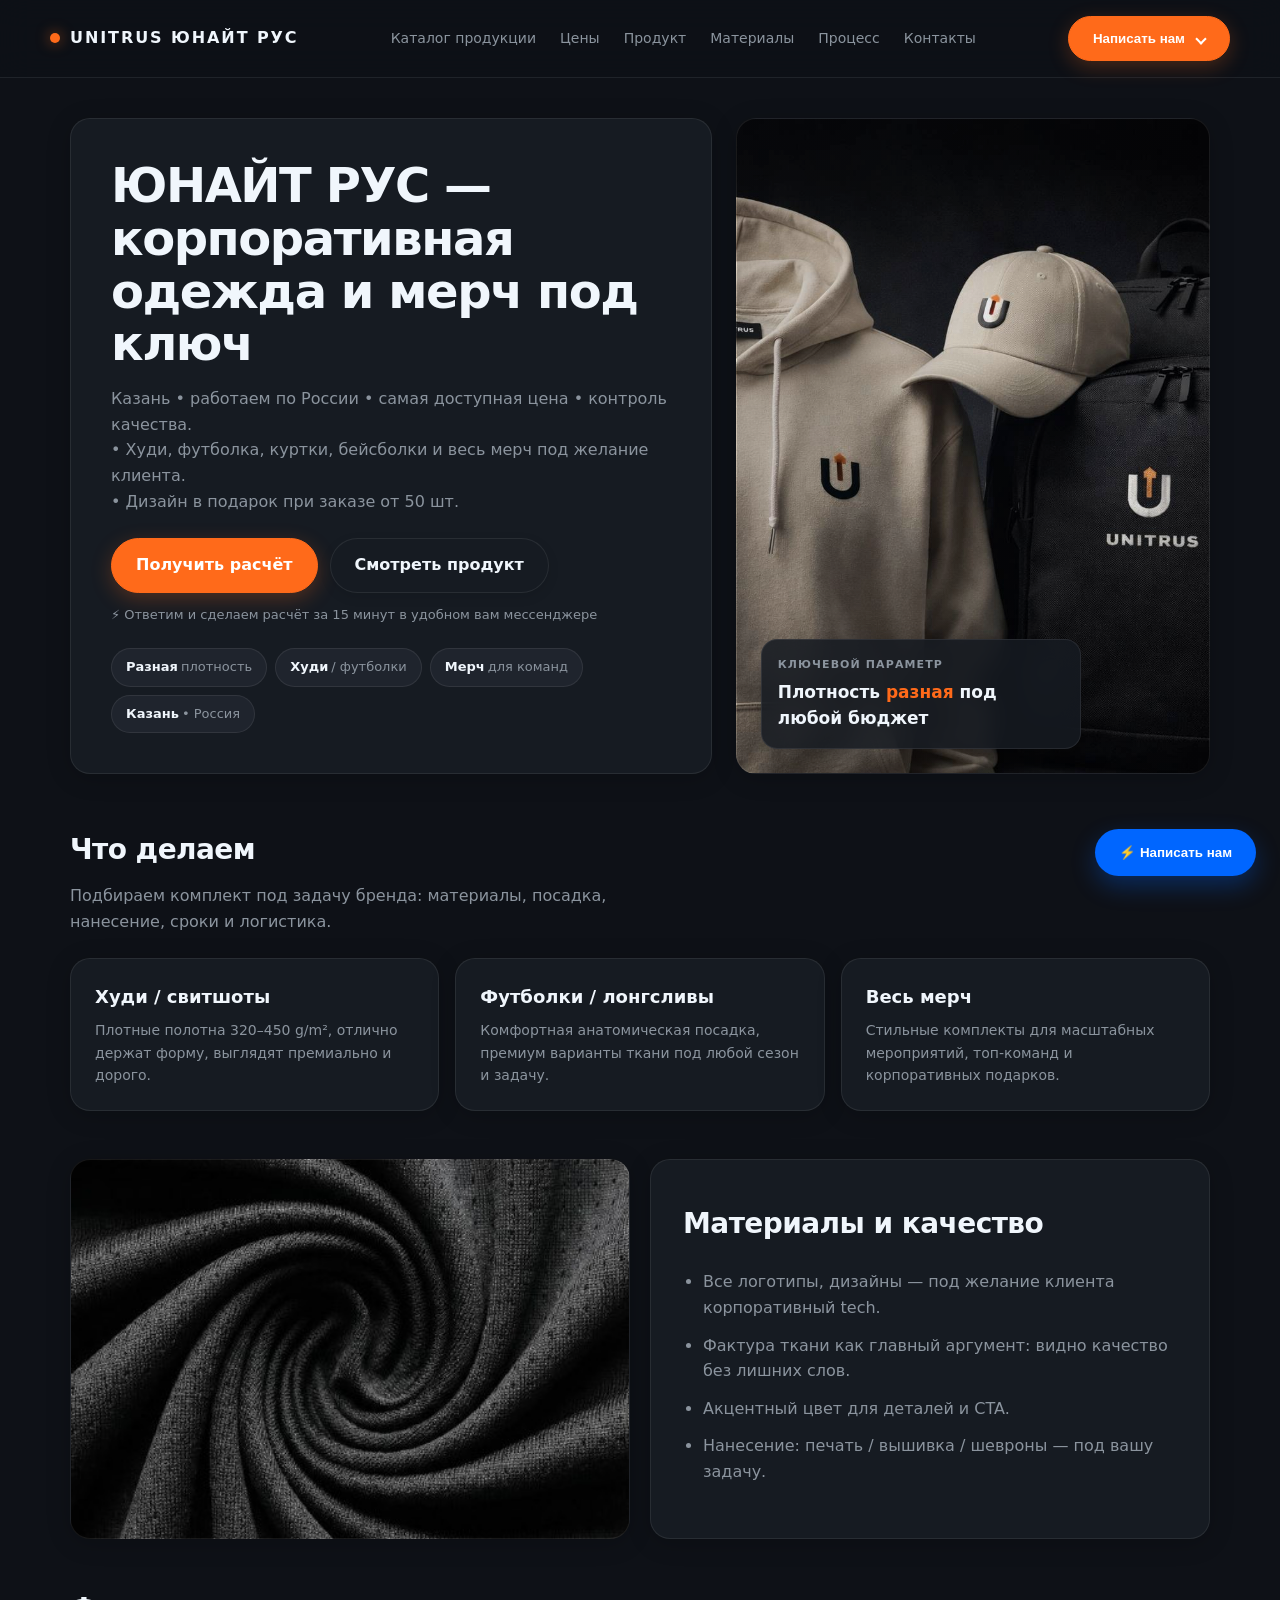
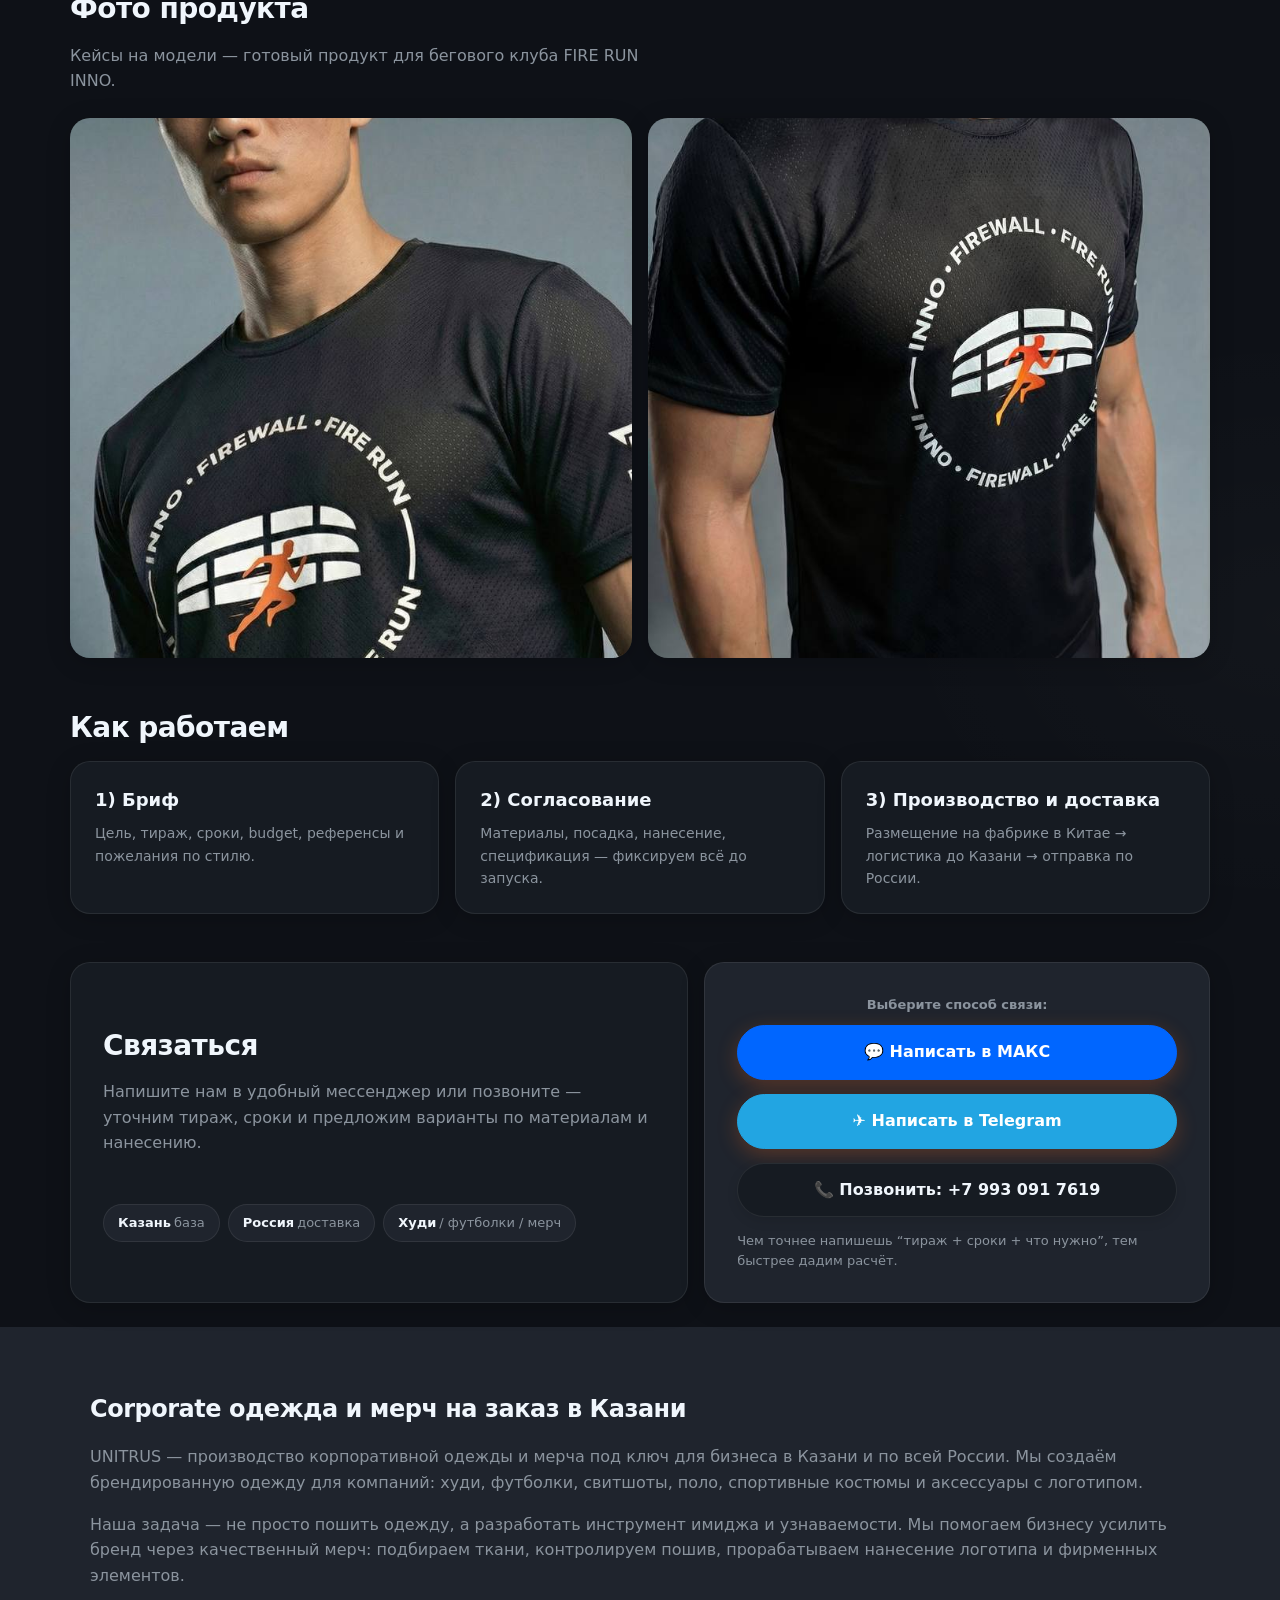
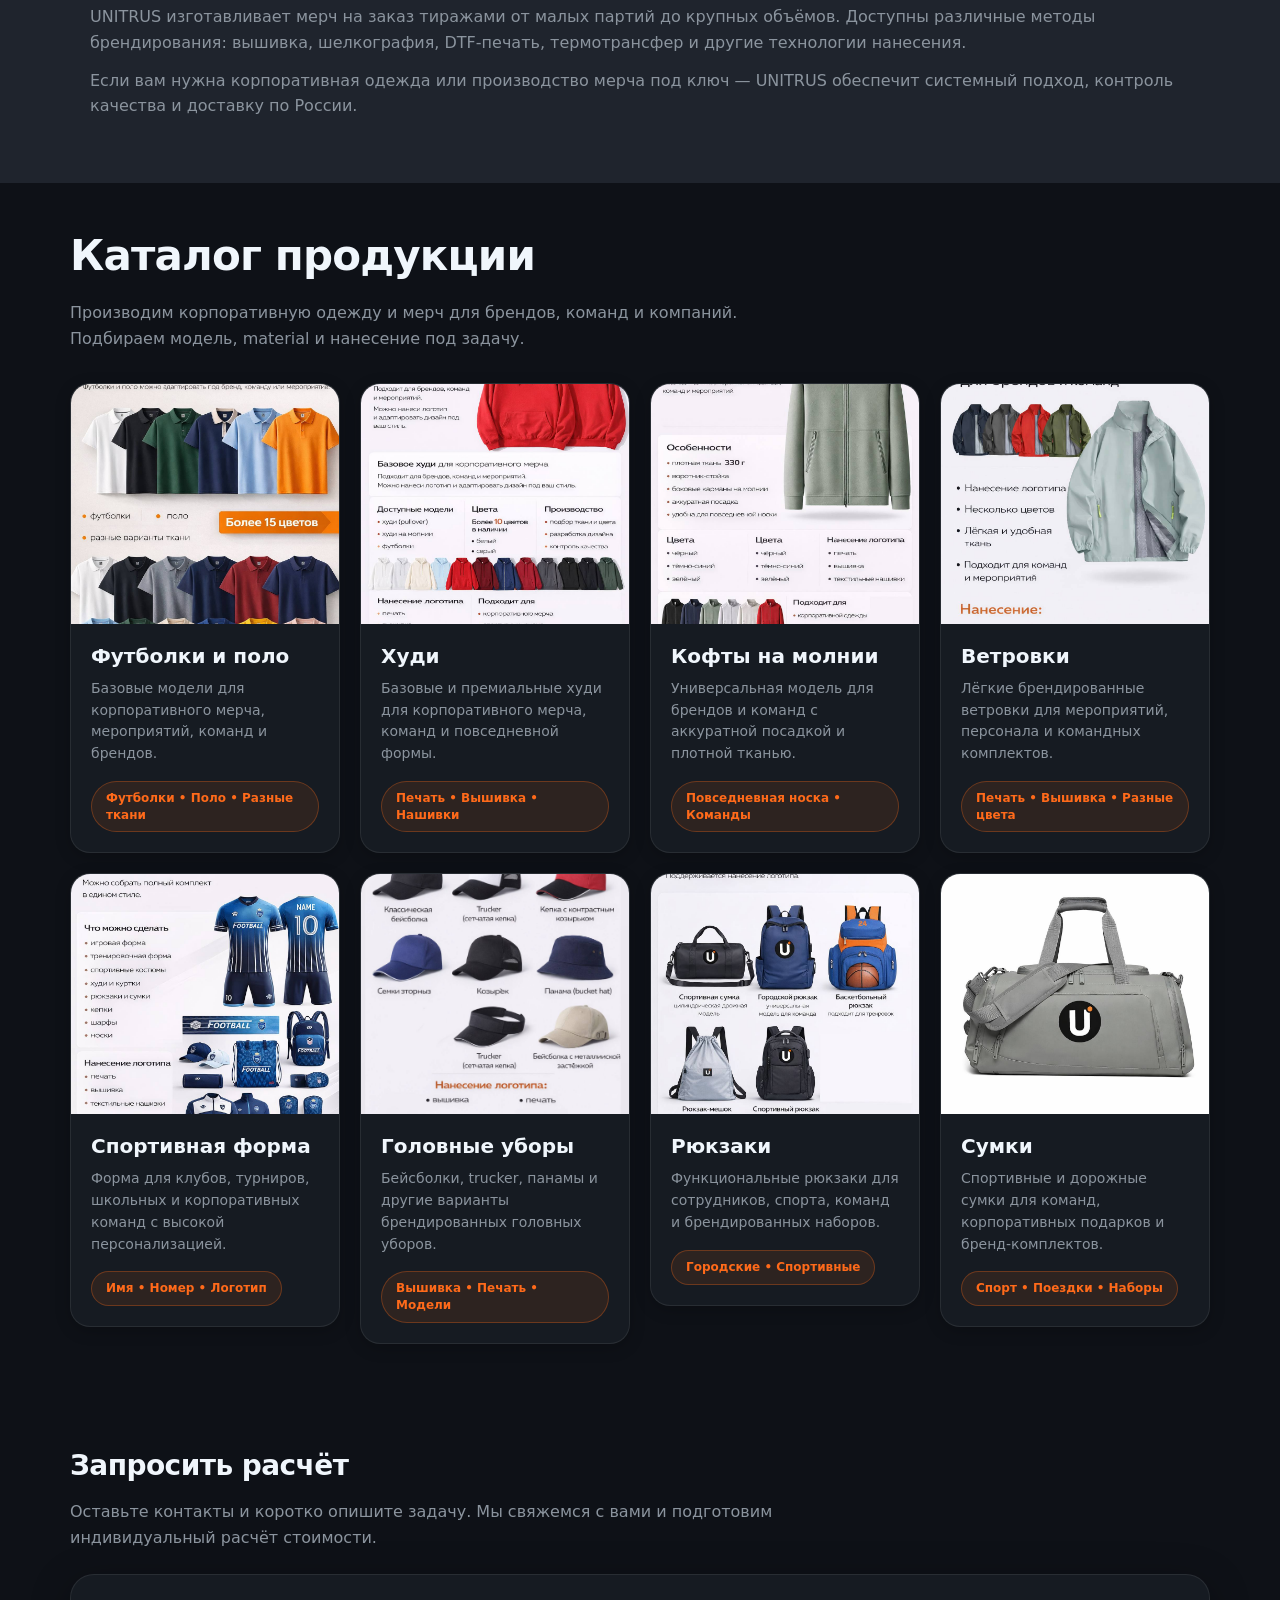
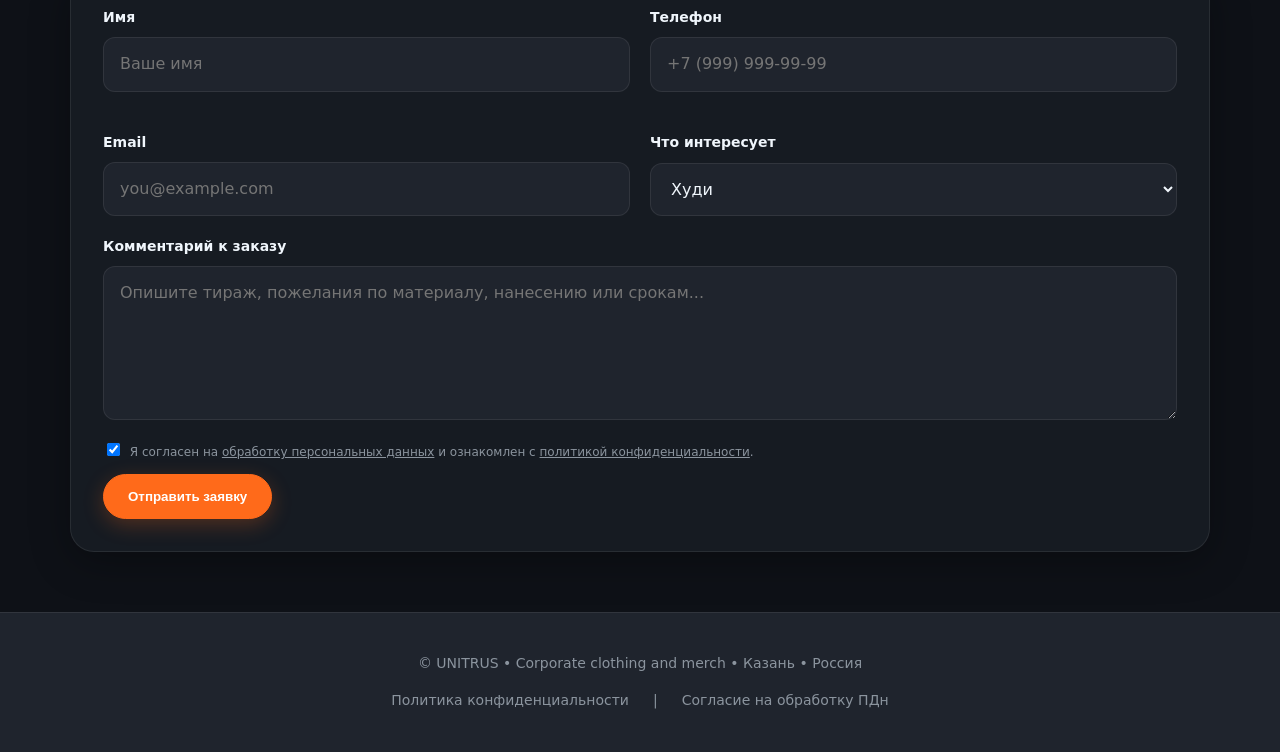
==== commit a6448306: "Update index.html" ====
--- a/index.html
+++ b/index.html
@@ -766,13 +766,42 @@
     max-width:340px;
   }
 
-  /* FOOTER */
-  footer{
-    padding:40px 0;
-    border-top:1px solid var(--line);
-    color:var(--muted);
-    background:var(--panel-sub);
-    font-size:14px;
+ /* FOOTER */
+  footer {
+    padding: 40px 20px;
+    border-top: 1px solid var(--line);
+    color: var(--muted);
+    background: var(--panel-sub);
+    font-size: 14px;
+    width: 100%;
+    box-sizing: border-box;
+  }
+
+  .footer-content {
+    max-width: 1100px;
+    margin: 0 auto;
+    display: flex;
+    flex-direction: column;
+    align-items: center;
+    text-align: center;
+    gap: 16px;
+  }
+
+  .footer-links {
+    display: flex;
+    flex-wrap: wrap;
+    justify-content: center;
+    gap: 12px 24px;
+  }
+
+  .footer-links a {
+    color: var(--muted);
+    text-decoration: none;
+    transition: color 0.2s;
+  }
+
+  .footer-links a:hover {
+    color: var(--text);
   }
 
   /* RESPONSIVE & MOBILE MENU */
@@ -1307,12 +1336,14 @@
   </section>
 
   <footer>
-    <div class="wrap" style="display:flex; justify-content:space-between; gap:12px; flex-wrap:wrap;">
-      <div>© UNITRUS</div>
-      <div>Corporate clothing and merch • Казань • Россия</div>
-      <div class="legal-links">
-        <a href="privacy.html" target="_blank">Политика конфиденциальности</a> | 
-        <a href="consent.html" target="_blank">Согласие на обработку ПДн</a>
+    <div class="wrap">
+      <div class="footer-content">
+        <div>© UNITRUS • Corporate clothing and merch • Казань • Россия</div>
+        <div class="footer-links">
+          <a href="privacy.html" target="_blank">Политика конфиденциальности</a>
+          <span>|</span>
+          <a href="consent.html" target="_blank">Согласие на обработку ПДн</a>
+        </div>
       </div>
     </div>
   </footer>
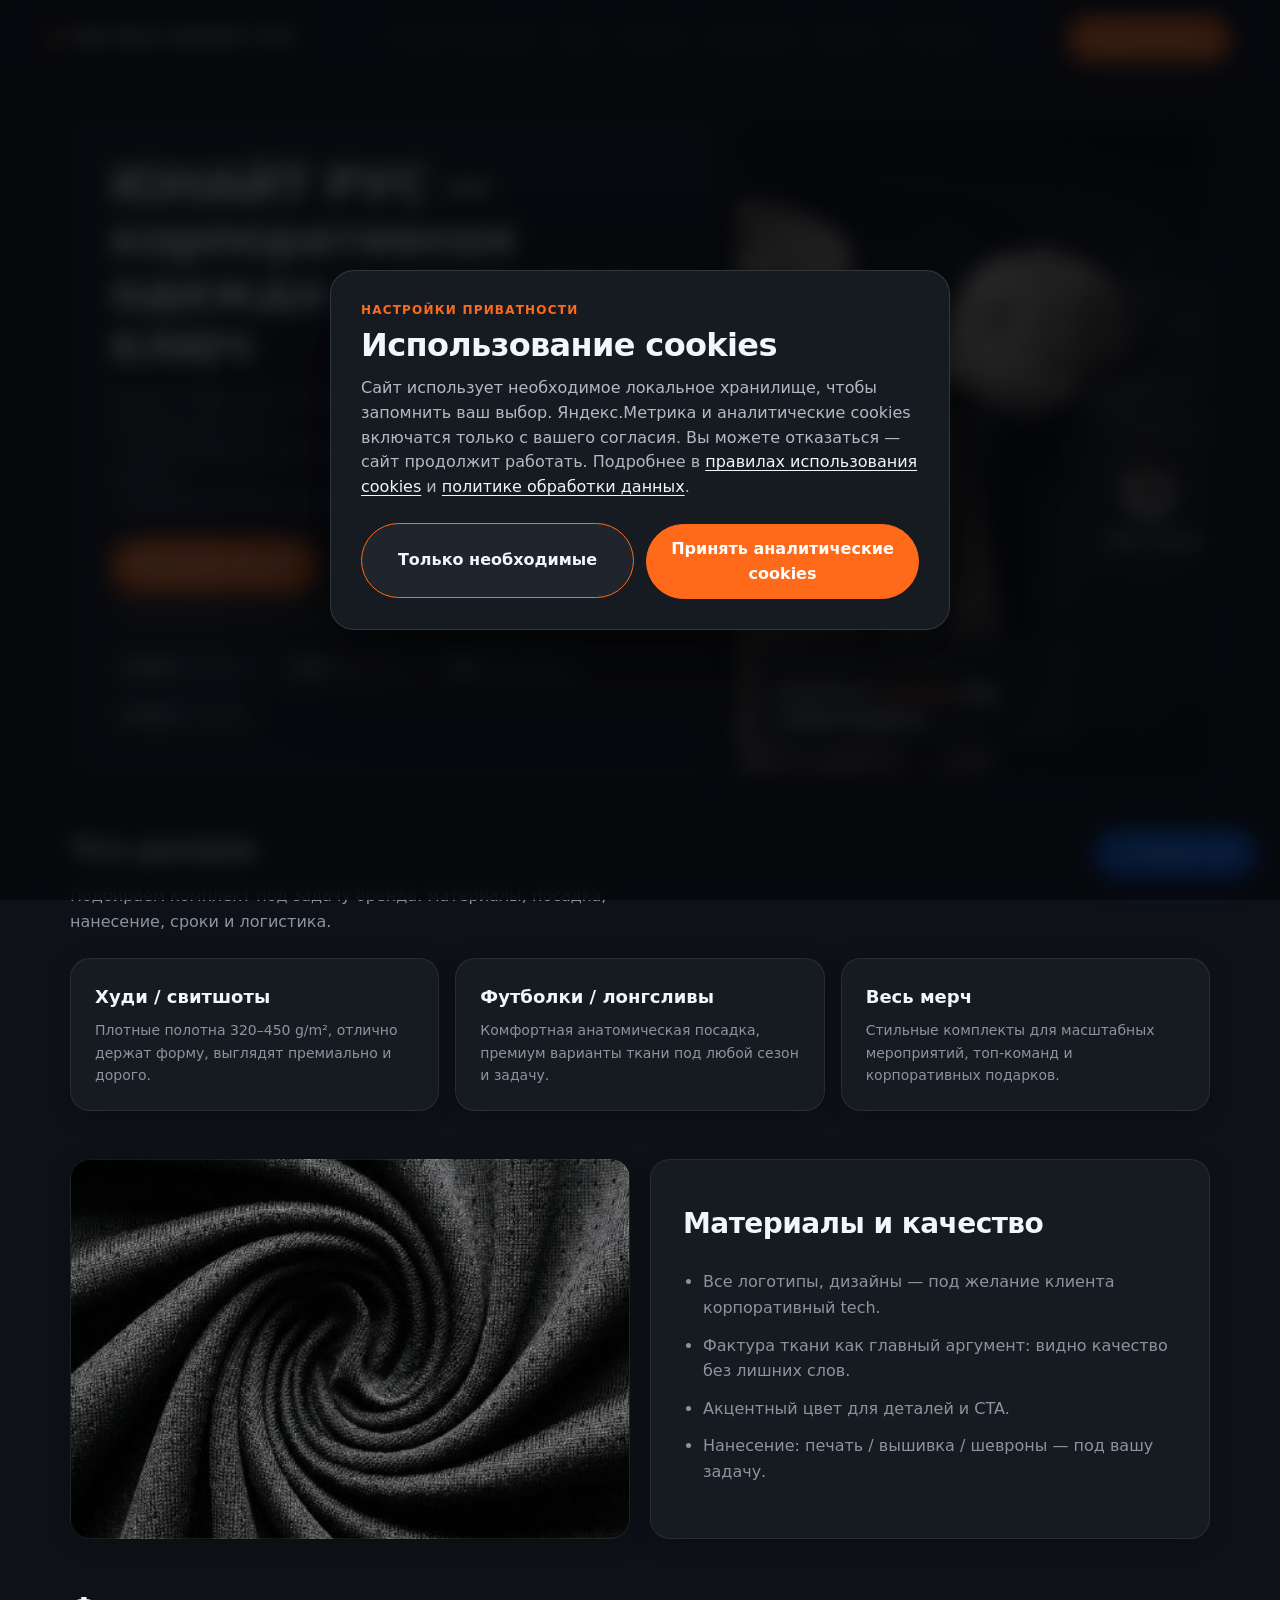
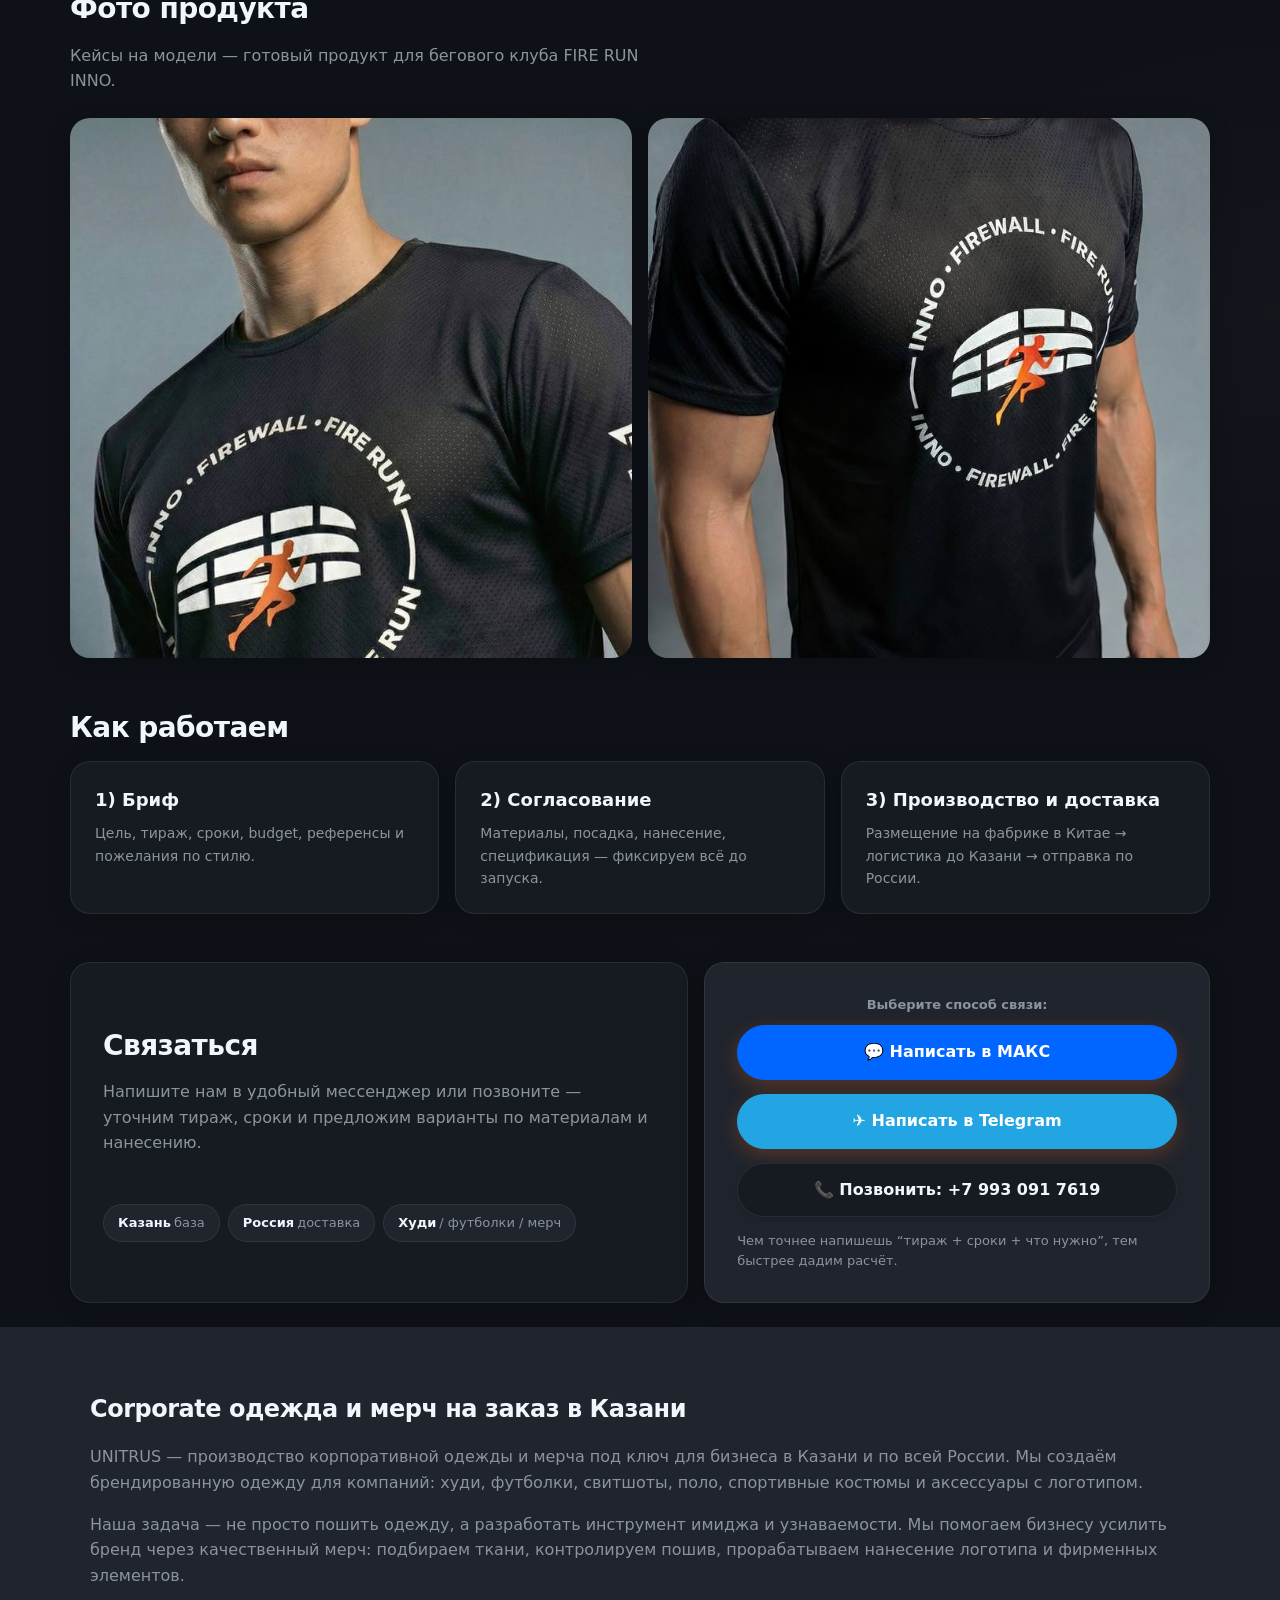
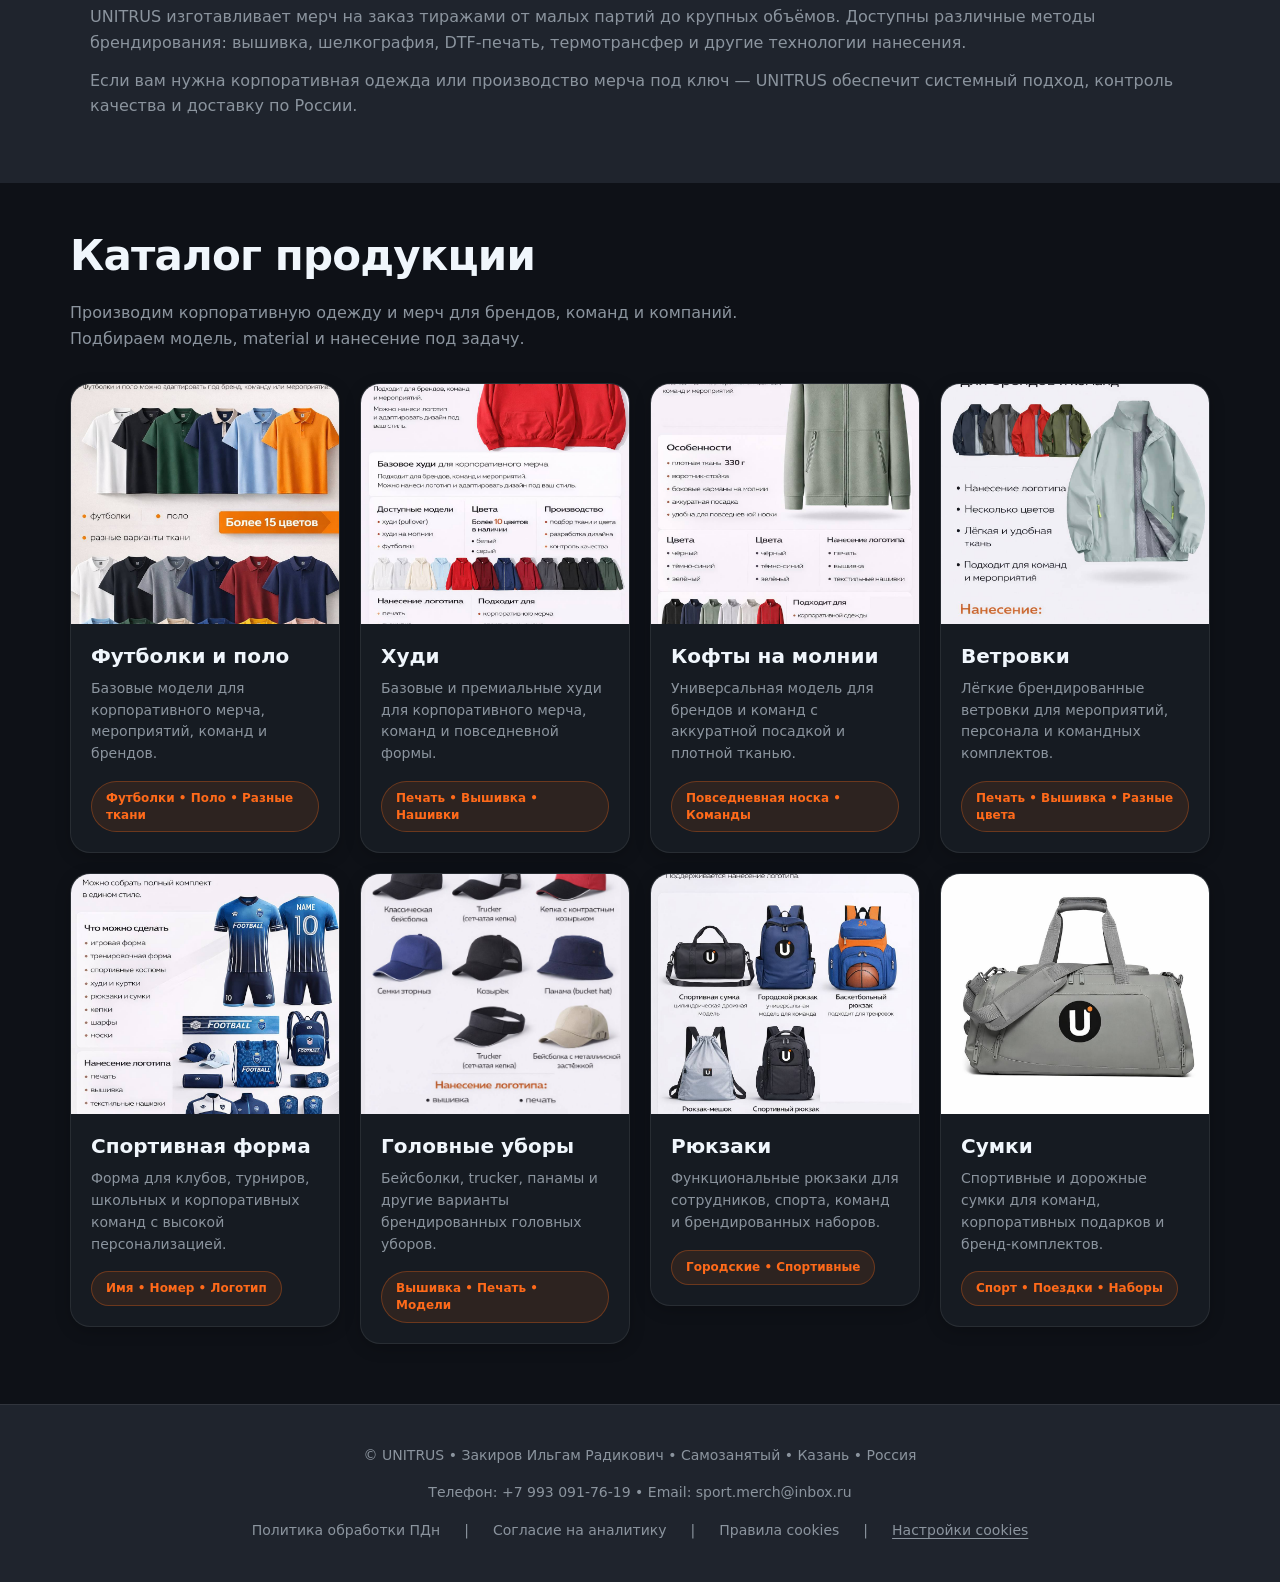
==== commit a0ad6ccf: "Make UNITRUS privacy and cookie handling compliant" ====
--- a/index.html
+++ b/index.html
@@ -30,9 +30,11 @@
   <meta charset="utf-8" />
   <meta name="viewport" content="width=device-width, initial-scale=1.0">
   <title>UNITRUS — корпоративная одежда и мерч</title>
-  <meta name="description" content="UNITRUS — корпоративная и спортивная одежда, мерч на заказ: худи, футболки, брендированные комплекты для компаний. Производство под задачу бренда, доставка по России. Казань." />
-  <link rel="icon" type="image/png" href="/favicon.png">
-  <link rel="canonical" href="https://unitrus.ru/">
+  <meta name="description" content="UNITRUS — корпоративная и спортивная одежда, мерч на заказ: худи, футболки, брендированные комплекты для компаний. Производство под задачу бренда, доставка по России. Казань." />
+  <link rel="icon" type="image/png" href="/favicon.png">
+  <link rel="stylesheet" href="/assets/cookie-consent.css">
+  <script src="/assets/cookie-consent.js" defer></script>
+  <link rel="canonical" href="https://unitrus.ru/">
   <meta http-equiv="Content-Language" content="ru">
   <meta name="robots" content="index,follow">
   
@@ -626,75 +628,6 @@
     cursor:pointer;
   }
 
-  /* FORM */
-  .leadform{
-    padding:40px 0 60px;
-  }
-
-  .leadform h2{
-    margin:0 0 12px;
-  }
-
-  .leadform-sub{
-    margin:0 0 24px;
-    color:var(--muted);
-    max-width:760px;
-    line-height:1.6;
-  }
-
-  .quote-form{
-    background:var(--panel);
-    border:1px solid var(--line);
-    border-radius:24px;
-    padding:32px;
-    box-shadow:0 10px 40px rgba(0,0,0,.3);
-  }
-
-  .form-grid{
-    display:grid;
-    grid-template-columns:repeat(2,1fr);
-    gap:20px;
-  }
-
-  .field{
-    display:grid;
-    gap:8px;
-    margin-bottom:20px;
-  }
-
-  .field label{
-    font-size:14px;
-    font-weight:600;
-    color:var(--text);
-  }
-
-  .field input,
-  .field select,
-  .field textarea{
-    width:100%;
-    background:var(--panel-sub);
-    border:1px solid var(--line);
-    color:var(--text);
-    border-radius:12px;
-    padding:14px 16px;
-    font:inherit;
-    outline:none;
-    transition:all .2s ease;
-  }
-
-  .field textarea{
-    resize:vertical;
-    min-height:120px;
-  }
-
-  .field input:focus,
-  .field select:focus,
-  .field textarea:focus{
-    border-color:var(--accent);
-    background:var(--panel);
-    box-shadow:0 0 0 4px rgba(255,106,26,.15);
-  }
-
   /* FLOAT DROPDOWN BUTTON */
   .float-dropdown-container {
     position: fixed;
@@ -745,25 +678,6 @@
 
   .float-dropdown-container.active .float-dropdown-menu {
     display: block;
-  }
-
-  /* SUCCESS MESSAGE */
-  .success-message{
-    position:fixed;
-    left:24px;
-    bottom:24px;
-    background:var(--panel);
-    border:1px solid var(--accent);
-    padding:16px 24px;
-    border-radius:16px;
-    color:var(--text);
-    font-size:15px;
-    font-weight:600;
-    box-shadow:0 16px 40px rgba(0,0,0,.5);
-    display:none;
-    z-index:9999;
-    text-align:left;
-    max-width:340px;
   }
 
  /* FOOTER */
@@ -916,14 +830,6 @@
       padding:16px;
     }
 
-    .form-grid{
-      grid-template-columns:1fr;
-    }
-
-    .quote-form{
-      padding:20px;
-    }
-
     .float-dropdown-container{
       right:16px;
       bottom:16px;
@@ -933,29 +839,9 @@
       padding:14px 20px;
     }
 
-    .success-message{
-      left:16px;
-      right:16px;
-      bottom:90px;
-      max-width:none;
-    }
-  }
-  </style>
-  
-  <!-- Yandex.Metrika counter -->
-  <script type="text/javascript">
-      (function(m,e,t,r,i,k,a){
-          m[i]=m[i]||function(){(m[i].a=m[i].a||[]).push(arguments)};
-          m[i].l=1*new Date();
-          for (var j = 0; j < document.scripts.length; j++) {if (document.scripts[j].src === r) { return; }}
-          k=e.createElement(t),a=e.getElementsByTagName(t)[0],k.async=1,k.src=r,a.parentNode.insertBefore(k,a)
-      })(window, document,'script','https://mc.yandex.ru/metrika/tag.js?id=107053501', 'ym');
-
-      ym(107053501, 'init', {ssr:true, webvisor:true, clickmap:true, ecommerce:"dataLayer", referrer: document.referrer, url: location.href, accurateTrackBounce:true, trackLinks:true});
-  </script>
-  <noscript><div><img src="https://mc.yandex.ru/watch/107053501" style="position:absolute; left:-9999px;" alt="" /></div></noscript>
-  <!-- /Yandex.Metrika counter -->
-</head>
+  }
+  </style>
+</head>
 
 <body>
   <div class="nav" id="navbar">
@@ -1020,17 +906,17 @@
         <h1> ЮНАЙТ РУС — корпоративная одежда и мерч под ключ</h1>
 
         <p class="sub">
-          Казань • работаем по России • самая доступная цена • контроль качества.<br>
+          Казань • работаем по России • цена под тираж и задачу • контроль качества.<br>
           • Худи, футболка, куртки, бейсболки и весь мерч под желание клиента.<br>
           • Дизайн в подарок при заказе от 50 шт.
         </p>
 
         <div style="display:flex; gap:12px; flex-wrap:wrap;">
-          <a class="btn" href="#leadform">Получить расчёт</a>
+          <a class="btn" href="#contact">Получить расчёт</a>
           <a class="btn secondary" href="#products">Смотреть продукт</a>
         </div>
 
-        <div class="hint" style="margin-top: 12px;">⚡ Ответим и сделаем расчёт за 15 минут в удобном вам мессенджере</div>
+        <div class="hint" style="margin-top: 12px;">⚡ Ответим в удобном вам мессенджере и подготовим расчёт</div>
 
         <div class="kpis">
           <a href="#catalog" class="chip"><b>Разная</b> плотность</a>
@@ -1276,74 +1162,20 @@
     </div>
   </section>
 
-  <section class="leadform" id="leadform">
-    <div class="wrap">
-      <h2>Запросить расчёт</h2>
-      <p class="leadform-sub">
-        Оставьте контакты и коротко опишите задачу. Мы свяжемся с вами и подготовим индивидуальный расчёт стоимости.
-      </p>
-
-      <form action="https://formsubmit.co/sport.merch@inbox.ru" method="POST" class="quote-form">
-        <input type="hidden" name="_subject" value="Новая заявка с сайта UNITRUS">
-        <input type="hidden" name="_captcha" value="false">
-        <input type="hidden" name="_template" value="table">
-        <input type="hidden" name="_next" value="https://unitrus.ru/?sent=1">
-
-        <div class="form-grid">
-          <div class="field">
-            <label for="name">Имя</label>
-            <input id="name" name="Имя" type="text" placeholder="Ваше имя" required>
-          </div>
-
-          <div class="field">
-            <label for="phone">Телефон</label>
-            <input id="phone" name="Телефон" type="tel" placeholder="+7 (999) 999-99-99" required>
-          </div>
-
-          <div class="field">
-            <label for="email">Email</label>
-            <input id="email" name="Email" type="email" placeholder="you@example.com" required>
-          </div>
-
-          <div class="field">
-            <label for="product">Что интересует</label>
-            <select id="product" name="Интерес">
-              <option value="Худи">Худи</option>
-              <option value="Футболки и поло">Футболки и поло</option>
-              <option value="Кофты на молнии">Кофты на молнии</option>
-              <option value="Ветровки">Ветровки</option>
-              <option value="Спортивная форма">Спортивная форма</option>
-              <option value="Головные уборы">Головные уборы</option>
-              <option value="Рюкзаки">Рюкзаки</option>
-              <option value="Сумки">Сумки</option>
-              <option value="Другое">Другое</option>
-            </select>
-          </div>
-        </div>
-
-        <div class="field">
-          <label for="message">Комментарий к заказу</label>
-          <textarea id="message" name="Комментарий" rows="5" placeholder="Опишите тираж, пожелания по материалу, нанесению или срокам..."></textarea>
-        </div>
-        <label style="font-size: 12px; display: block; margin-bottom: 12px; color: var(--muted); cursor: pointer;">
-          <input type="checkbox" required checked style="margin-right: 6px; cursor: pointer;">
-          Я согласен на <a href="consent.html" target="_blank" style="color: inherit; text-decoration: underline;">обработку персональных данных</a> 
-          и ознакомлен с <a href="privacy.html" target="_blank" style="color: inherit; text-decoration: underline;">политикой конфиденциальности</a>.
-        </label>
-        <button type="submit" class="btn">Отправить заявку</button>
-      </form>
-    </div>
-  </section>
-
-  <footer>
+  <footer>
     <div class="wrap">
       <div class="footer-content">
-        <div>© UNITRUS • Corporate clothing and merch • Казань • Россия</div>
-        <div class="footer-links">
-          <a href="privacy.html" target="_blank">Политика конфиденциальности</a>
-          <span>|</span>
-          <a href="consent.html" target="_blank">Согласие на обработку ПДн</a>
-        </div>
+        <div>© UNITRUS • Закиров Ильгам Радикович • Самозанятый • Казань • Россия</div>
+        <div>Телефон: <a href="tel:+79930917619">+7 993 091-76-19</a> • Email: <a href="mailto:sport.merch@inbox.ru">sport.merch@inbox.ru</a></div>
+        <div class="footer-links">
+          <a href="privacy.html" target="_blank">Политика обработки ПДн</a>
+          <span>|</span>
+          <a href="consent.html" target="_blank">Согласие на аналитику</a>
+          <span>|</span>
+          <a href="cookies.html" target="_blank">Правила cookies</a>
+          <span>|</span>
+          <button type="button" class="cookie-settings-button" data-cookie-settings>Настройки cookies</button>
+        </div>
       </div>
     </div>
   </footer>
@@ -1365,11 +1197,6 @@
     </button>
   </div>
 
-  <div id="success-message" class="success-message">
-    ✅ Заявка успешно отправлена!<br>
-    Мы свяжемся с вами в течение 15 минут.
-  </div>
-
   <script>
   function openLightbox(src){
     document.getElementById('lightbox-img').src = src;
@@ -1418,13 +1245,6 @@
     floatDropdown.classList.remove('active');
   });
 
-  // Проверка отправки формы
-  if(window.location.search.includes("sent=1")){
-    document.getElementById("success-message").style.display="block";
-    setTimeout(function(){
-      document.getElementById("success-message").style.display="none";
-    },5000);
-  }
-  </script>
+  </script>
 </body>
 </html>
--- a/assets/cookie-consent.css
+++ b/assets/cookie-consent.css
@@ -0,0 +1,130 @@
+.cookie-consent {
+  position: fixed;
+  inset: 0;
+  z-index: 20000;
+  display: grid;
+  place-items: center;
+  padding: 20px;
+  background: rgba(5, 7, 10, 0.82);
+  backdrop-filter: blur(10px);
+}
+
+.cookie-consent[hidden] {
+  display: none;
+}
+
+body.cookie-consent-open {
+  overflow: hidden;
+}
+
+.cookie-consent__dialog {
+  width: min(620px, 100%);
+  max-height: calc(100vh - 40px);
+  overflow-y: auto;
+  padding: 30px;
+  border: 1px solid rgba(255, 255, 255, 0.12);
+  border-radius: 24px;
+  background: #161b22;
+  color: #f0f6fc;
+  box-shadow: 0 28px 90px rgba(0, 0, 0, 0.65);
+  font: 16px/1.55 system-ui, -apple-system, BlinkMacSystemFont, "Segoe UI", sans-serif;
+}
+
+.cookie-consent__eyebrow {
+  margin: 0 0 8px;
+  color: #ff6a1a;
+  font-size: 12px;
+  font-weight: 800;
+  letter-spacing: 0.1em;
+  text-transform: uppercase;
+}
+
+.cookie-consent__title {
+  margin: 0 0 12px;
+  color: #f0f6fc;
+  font-size: clamp(24px, 5vw, 32px);
+  line-height: 1.15;
+}
+
+.cookie-consent__text {
+  margin: 0;
+  color: #b1bac4;
+}
+
+.cookie-consent__text a {
+  color: #f0f6fc;
+  text-decoration: underline;
+  text-underline-offset: 3px;
+}
+
+.cookie-consent__actions {
+  display: grid;
+  grid-template-columns: 1fr 1fr;
+  gap: 12px;
+  margin-top: 24px;
+}
+
+.cookie-consent__button {
+  min-height: 50px;
+  padding: 12px 18px;
+  border: 1px solid rgba(255, 255, 255, 0.14);
+  border-radius: 999px;
+  background: #1f242d;
+  color: #f0f6fc;
+  font: inherit;
+  font-weight: 700;
+  cursor: pointer;
+  transition: transform 0.2s ease, border-color 0.2s ease, background 0.2s ease;
+}
+
+.cookie-consent__button:hover,
+.cookie-consent__button:focus-visible {
+  transform: translateY(-1px);
+  border-color: #ff6a1a;
+  outline: none;
+}
+
+.cookie-consent__button--accept {
+  border-color: #ff6a1a;
+  background: #ff6a1a;
+  color: #fff;
+}
+
+.cookie-consent__button--accept:hover,
+.cookie-consent__button--accept:focus-visible {
+  background: #e55a13;
+}
+
+.cookie-settings-button {
+  padding: 0;
+  border: 0;
+  background: none;
+  color: inherit;
+  font: inherit;
+  cursor: pointer;
+  text-decoration: underline;
+  text-underline-offset: 3px;
+}
+
+@media (max-width: 620px) {
+  .cookie-consent {
+    align-items: end;
+    padding: 12px;
+  }
+
+  .cookie-consent__dialog {
+    max-height: calc(100vh - 24px);
+    padding: 22px;
+    border-radius: 20px;
+  }
+
+  .cookie-consent__actions {
+    grid-template-columns: 1fr;
+  }
+}
+
+@media (prefers-reduced-motion: reduce) {
+  .cookie-consent__button {
+    transition: none;
+  }
+}
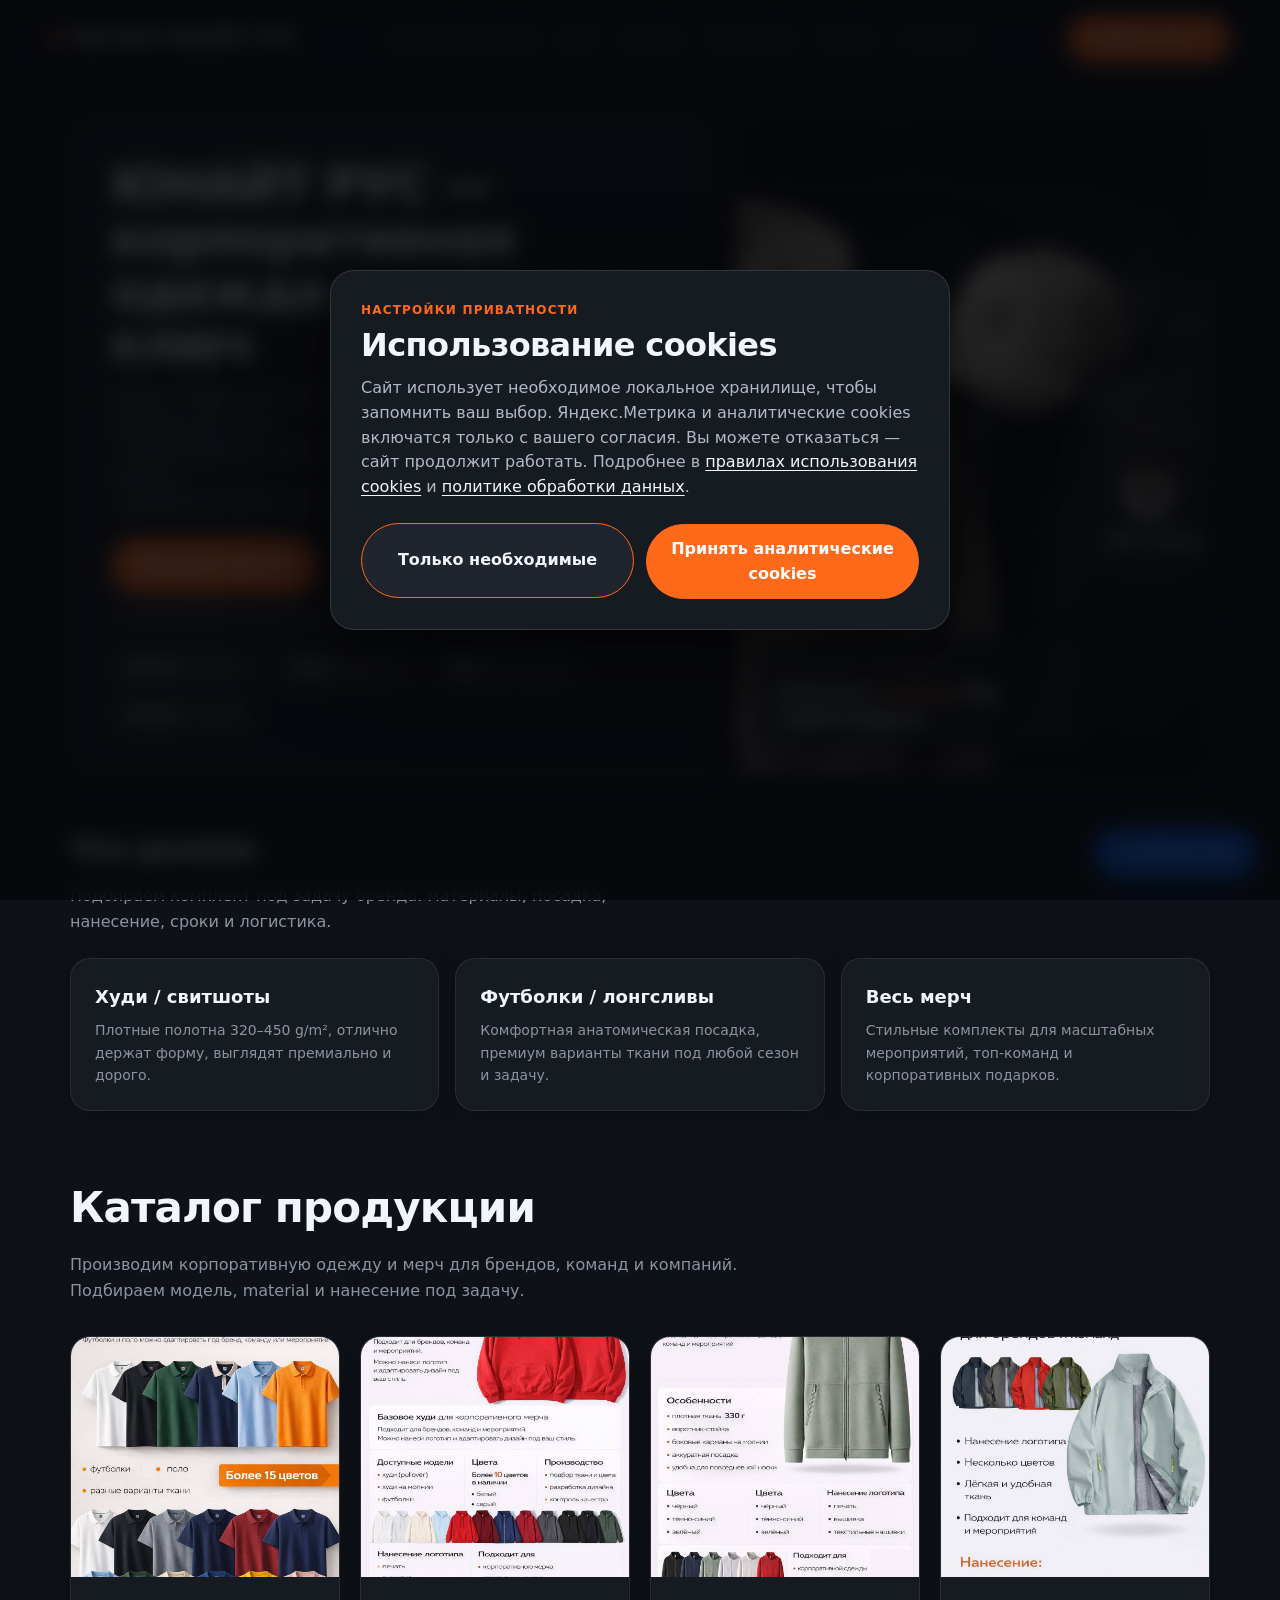
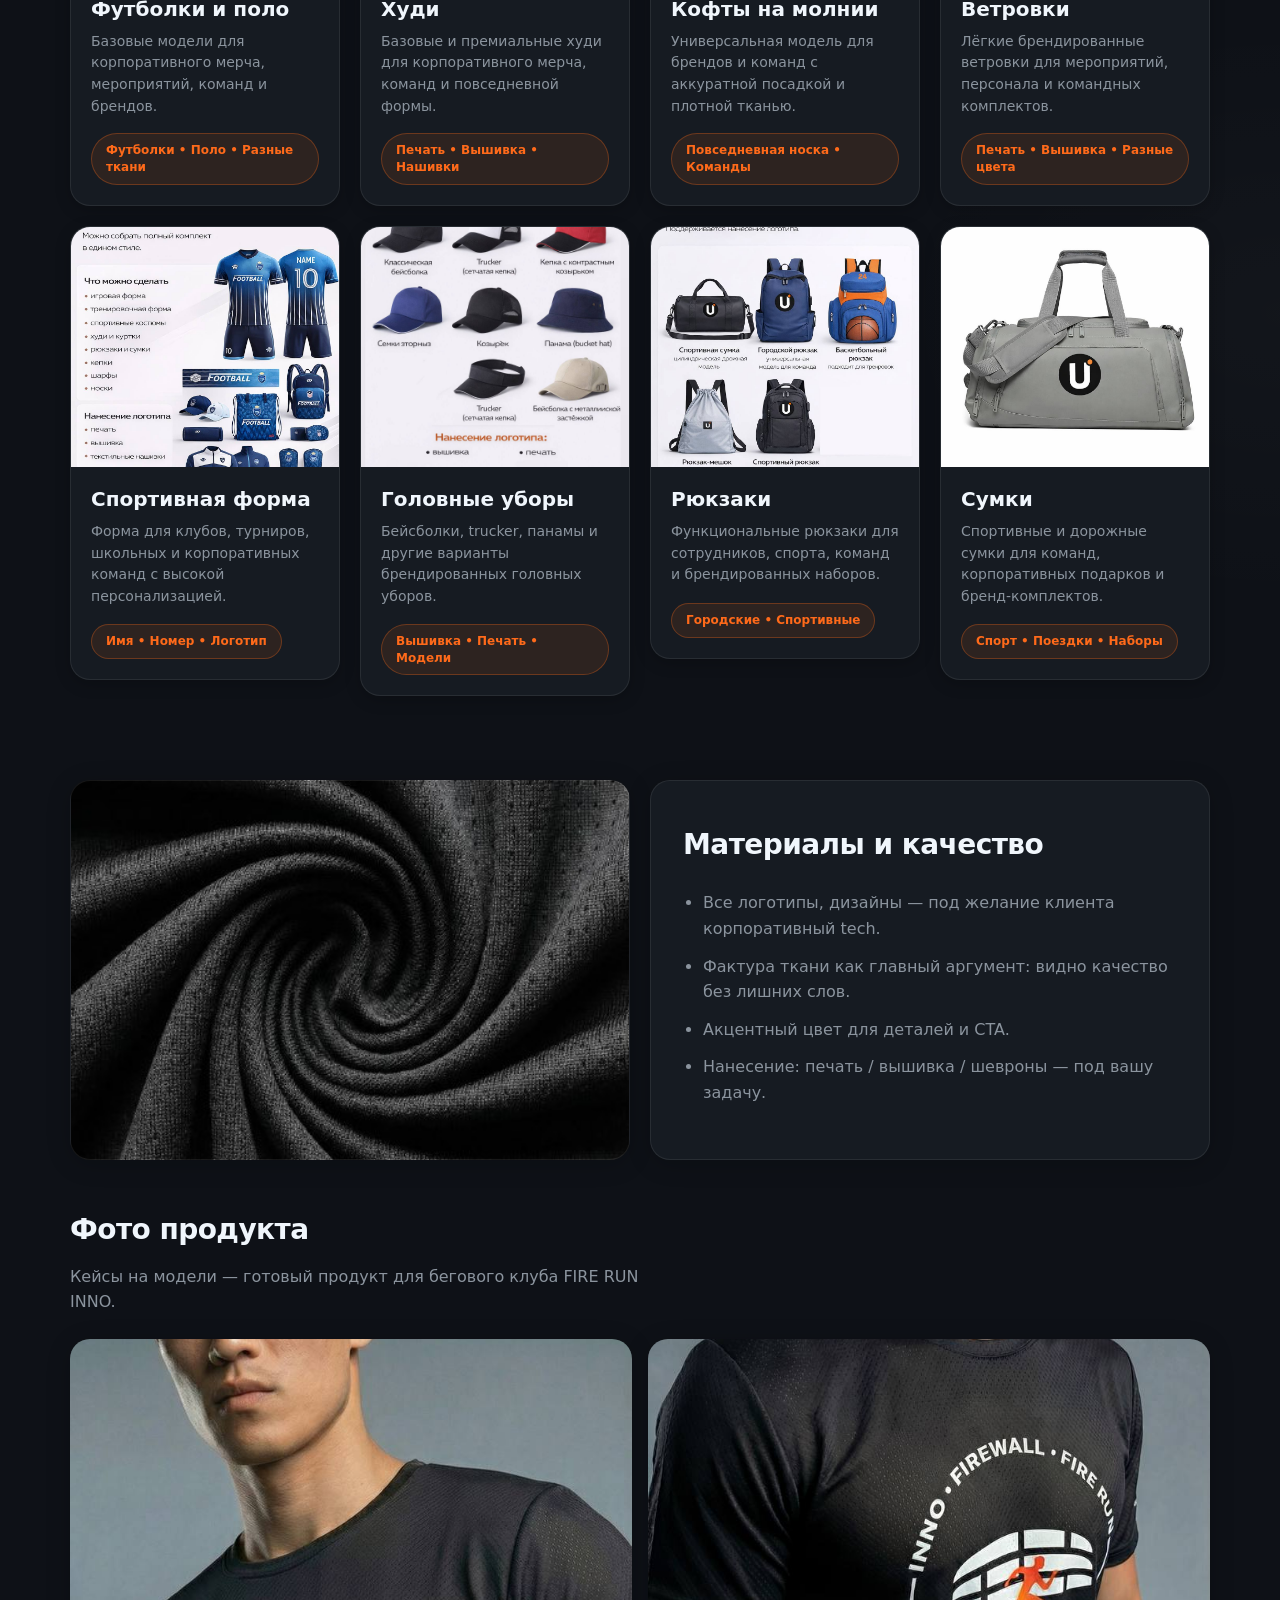
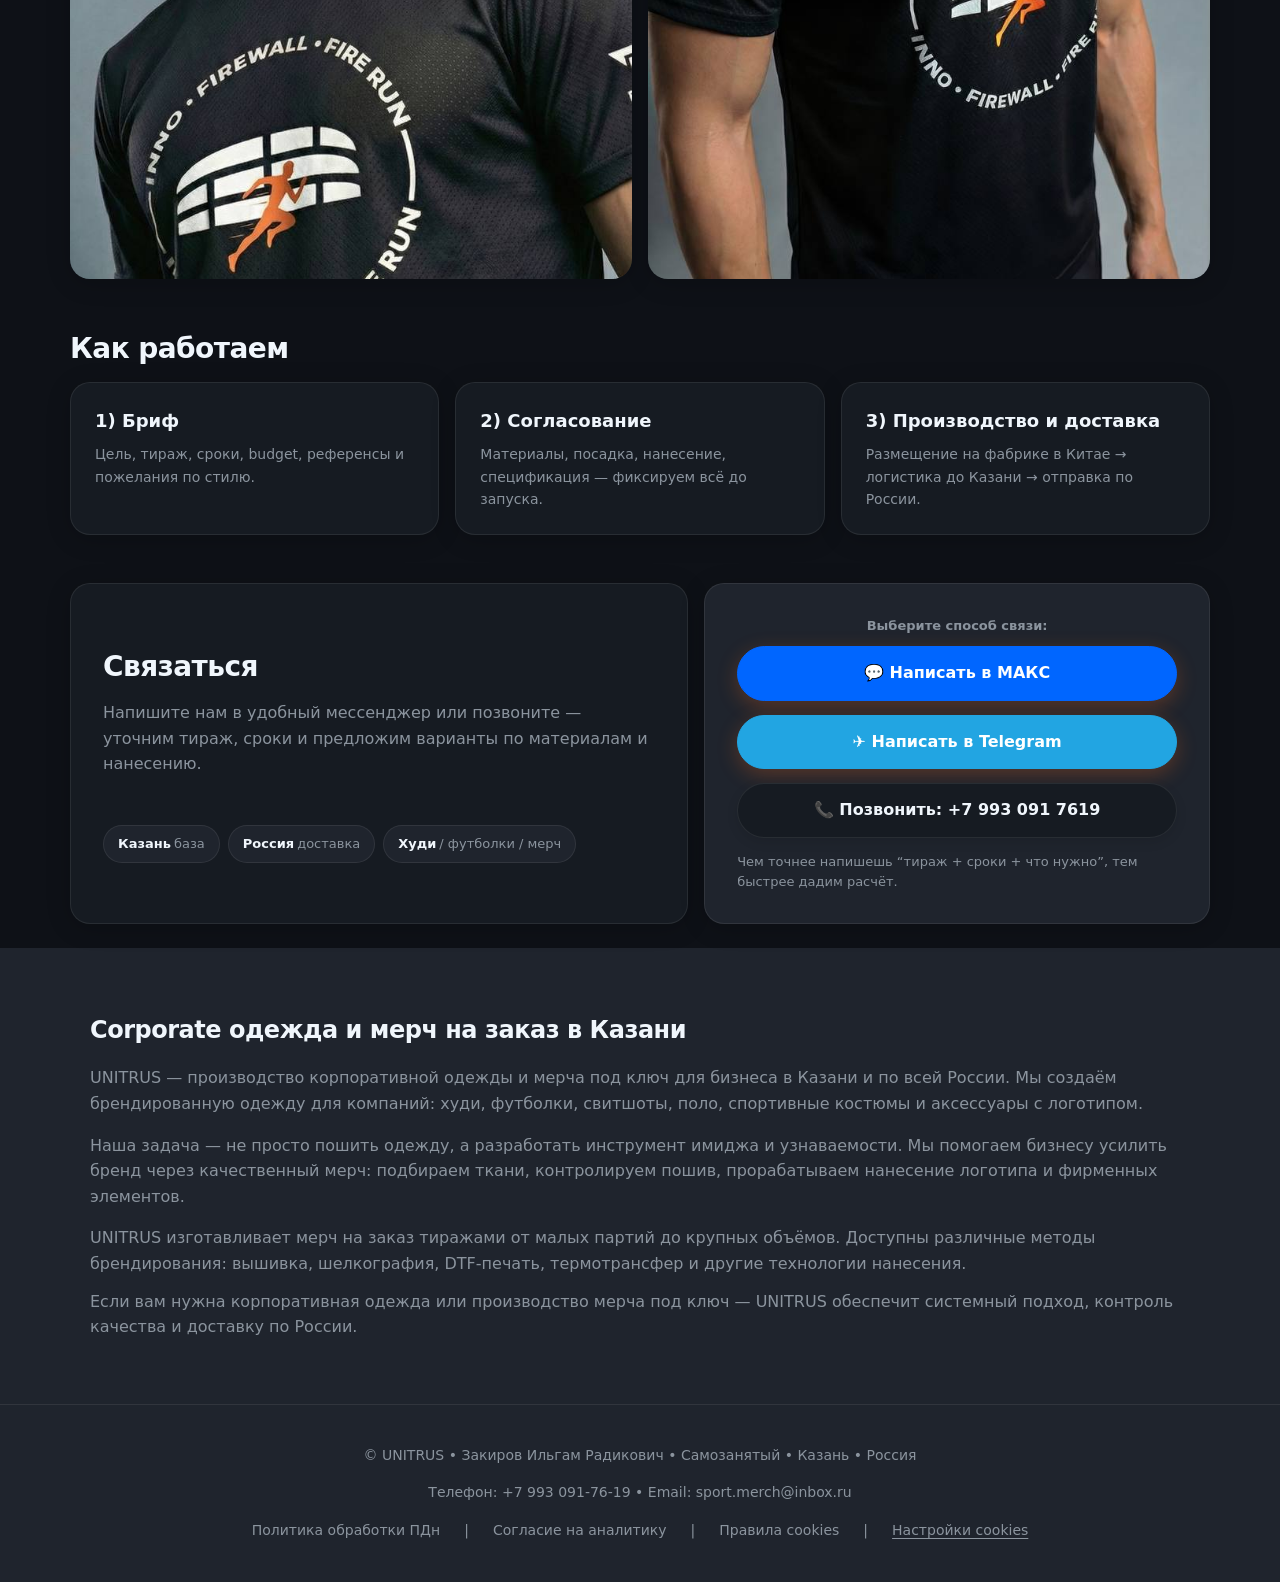
==== commit 4e46fa8c: "Move product catalog below products section" ====
--- a/index.html
+++ b/index.html
@@ -960,6 +960,105 @@
       </div>
     </section>
 
+    <section class="catalog" id="catalog">
+      <div class="wrap">
+        <div class="catalog-head">
+          <h2>Каталог продукции</h2>
+          <p>Производим корпоративную одежду и мерч для брендов, команд и компаний. Подбираем модель, material и нанесение под задачу.</p>
+        </div>
+  
+        <div class="catalog-grid">
+          <article class="catalog-card">
+            <img src="assets/catalog-tshirts.jpg" alt="Футболки и поло UNITRUS" onclick="openLightbox(this.src)">
+            <div class="catalog-card__body">
+              <h3>Футболки и поло</h3>
+              <p>Базовые модели для корпоративного мерча, мероприятий, команд и брендов.</p>
+              <span onclick="openLightbox('assets/catalog-tshirts.jpg')">
+                Футболки • Поло • Разные ткани
+              </span>
+            </div>
+          </article>
+  
+          <article class="catalog-card">
+            <img src="assets/catalog-hoodie.jpg" alt="Худи UNITRUS" onclick="openLightbox(this.src)">
+            <div class="catalog-card__body">
+              <h3>Худи</h3>
+              <p>Базовые и премиальные худи для корпоративного мерча, команд и повседневной формы.</p>
+              <span onclick="openLightbox('assets/catalog-hoodie.jpg')">
+                Печать • Вышивка • Нашивки
+              </span>
+            </div>
+          </article>
+  
+          <article class="catalog-card">
+            <img src="assets/catalog-zip.jpg" alt="Кофты на молнии UNITRUS" onclick="openLightbox(this.src)">
+            <div class="catalog-card__body">
+              <h3>Кофты на молнии</h3>
+              <p>Универсальная модель для брендов и команд с аккуратной посадкой и плотной тканью.</p>
+              <span onclick="openLightbox('assets/catalog-zip.jpg')">
+                Повседневная носка • Команды
+              </span>
+            </div>
+          </article>
+  
+          <article class="catalog-card">
+            <img src="assets/catalog-windbreaker.jpg" alt="Ветровки UNITRUS" onclick="openLightbox(this.src)">
+            <div class="catalog-card__body">
+              <h3>Ветровки</h3>
+              <p>Лёгкие брендированные ветровки для мероприятий, персонала и командных комплектов.</p>
+              <span onclick="openLightbox('assets/catalog-windbreaker.jpg')">
+                Печать • Вышивка • Разные цвета
+              </span>
+            </div>
+          </article>
+  
+          <article class="catalog-card">
+            <img src="assets/catalog-sport.jpg" alt="Спортивная форма UNITRUS" onclick="openLightbox(this.src)">
+            <div class="catalog-card__body">
+              <h3>Спортивная форма</h3>
+              <p>Форма для клубов, турниров, школьных и корпоративных команд с высокой персонализацией.</p>
+              <span onclick="openLightbox('assets/catalog-sport.jpg')">
+                Имя • Номер • Логотип
+              </span>
+            </div>
+          </article>
+  
+          <article class="catalog-card">
+            <img src="assets/catalog-headwear.jpg" alt="Головные уборы UNITRUS" onclick="openLightbox(this.src)">
+            <div class="catalog-card__body">
+              <h3>Головные уборы</h3>
+              <p>Бейсболки, trucker, панамы и другие варианты брендированных головных уборов.</p>
+              <span onclick="openLightbox('assets/catalog-headwear.jpg')">
+                Вышивка • Печать • Модели
+              </span>
+            </div>
+          </article>
+  
+          <article class="catalog-card">
+            <img src="assets/catalog-backpack.jpg" alt="Рюкзаки UNITRUS" onclick="openLightbox(this.src)">
+            <div class="catalog-card__body">
+              <h3>Рюкзаки</h3>
+              <p>Функциональные рюкзаки для сотрудников, спорта, команд и брендированных наборов.</p>
+              <span onclick="openLightbox('assets/catalog-backpack.jpg')">
+                Городские • Спортивные
+              </span>
+            </div>
+          </article>
+  
+          <article class="catalog-card">
+            <img src="assets/catalog-bag.jpg" alt="Сумки UNITRUS" onclick="openLightbox(this.src)">
+            <div class="catalog-card__body">
+              <h3>Сумки</h3>
+              <p>Спортивные и дорожные сумки для команд, корпоративных подарков и бренд-комплектов.</p>
+              <span onclick="openLightbox('assets/catalog-bag.jpg')">
+                Спорт • Поездки • Наборы
+              </span>
+            </div>
+          </article>
+        </div>
+      </div>
+    </section>
+
     <section id="materials">
       <div class="wrap split">
         <div class="card fabric" aria-label="Текстура ткани"></div>
@@ -1063,105 +1162,6 @@
     </div>
   </section>
 
-  <section class="catalog" id="catalog">
-    <div class="wrap">
-      <div class="catalog-head">
-        <h2>Каталог продукции</h2>
-        <p>Производим корпоративную одежду и мерч для брендов, команд и компаний. Подбираем модель, material и нанесение под задачу.</p>
-      </div>
-
-      <div class="catalog-grid">
-        <article class="catalog-card">
-          <img src="assets/catalog-tshirts.jpg" alt="Футболки и поло UNITRUS" onclick="openLightbox(this.src)">
-          <div class="catalog-card__body">
-            <h3>Футболки и поло</h3>
-            <p>Базовые модели для корпоративного мерча, мероприятий, команд и брендов.</p>
-            <span onclick="openLightbox('assets/catalog-tshirts.jpg')">
-              Футболки • Поло • Разные ткани
-            </span>
-          </div>
-        </article>
-
-        <article class="catalog-card">
-          <img src="assets/catalog-hoodie.jpg" alt="Худи UNITRUS" onclick="openLightbox(this.src)">
-          <div class="catalog-card__body">
-            <h3>Худи</h3>
-            <p>Базовые и премиальные худи для корпоративного мерча, команд и повседневной формы.</p>
-            <span onclick="openLightbox('assets/catalog-hoodie.jpg')">
-              Печать • Вышивка • Нашивки
-            </span>
-          </div>
-        </article>
-
-        <article class="catalog-card">
-          <img src="assets/catalog-zip.jpg" alt="Кофты на молнии UNITRUS" onclick="openLightbox(this.src)">
-          <div class="catalog-card__body">
-            <h3>Кофты на молнии</h3>
-            <p>Универсальная модель для брендов и команд с аккуратной посадкой и плотной тканью.</p>
-            <span onclick="openLightbox('assets/catalog-zip.jpg')">
-              Повседневная носка • Команды
-            </span>
-          </div>
-        </article>
-
-        <article class="catalog-card">
-          <img src="assets/catalog-windbreaker.jpg" alt="Ветровки UNITRUS" onclick="openLightbox(this.src)">
-          <div class="catalog-card__body">
-            <h3>Ветровки</h3>
-            <p>Лёгкие брендированные ветровки для мероприятий, персонала и командных комплектов.</p>
-            <span onclick="openLightbox('assets/catalog-windbreaker.jpg')">
-              Печать • Вышивка • Разные цвета
-            </span>
-          </div>
-        </article>
-
-        <article class="catalog-card">
-          <img src="assets/catalog-sport.jpg" alt="Спортивная форма UNITRUS" onclick="openLightbox(this.src)">
-          <div class="catalog-card__body">
-            <h3>Спортивная форма</h3>
-            <p>Форма для клубов, турниров, школьных и корпоративных команд с высокой персонализацией.</p>
-            <span onclick="openLightbox('assets/catalog-sport.jpg')">
-              Имя • Номер • Логотип
-            </span>
-          </div>
-        </article>
-
-        <article class="catalog-card">
-          <img src="assets/catalog-headwear.jpg" alt="Головные уборы UNITRUS" onclick="openLightbox(this.src)">
-          <div class="catalog-card__body">
-            <h3>Головные уборы</h3>
-            <p>Бейсболки, trucker, панамы и другие варианты брендированных головных уборов.</p>
-            <span onclick="openLightbox('assets/catalog-headwear.jpg')">
-              Вышивка • Печать • Модели
-            </span>
-          </div>
-        </article>
-
-        <article class="catalog-card">
-          <img src="assets/catalog-backpack.jpg" alt="Рюкзаки UNITRUS" onclick="openLightbox(this.src)">
-          <div class="catalog-card__body">
-            <h3>Рюкзаки</h3>
-            <p>Функциональные рюкзаки для сотрудников, спорта, команд и брендированных наборов.</p>
-            <span onclick="openLightbox('assets/catalog-backpack.jpg')">
-              Городские • Спортивные
-            </span>
-          </div>
-        </article>
-
-        <article class="catalog-card">
-          <img src="assets/catalog-bag.jpg" alt="Сумки UNITRUS" onclick="openLightbox(this.src)">
-          <div class="catalog-card__body">
-            <h3>Сумки</h3>
-            <p>Спортивные и дорожные сумки для команд, корпоративных подарков и бренд-комплектов.</p>
-            <span onclick="openLightbox('assets/catalog-bag.jpg')">
-              Спорт • Поездки • Наборы
-            </span>
-          </div>
-        </article>
-      </div>
-    </div>
-  </section>
-
   <footer>
     <div class="wrap">
       <div class="footer-content">
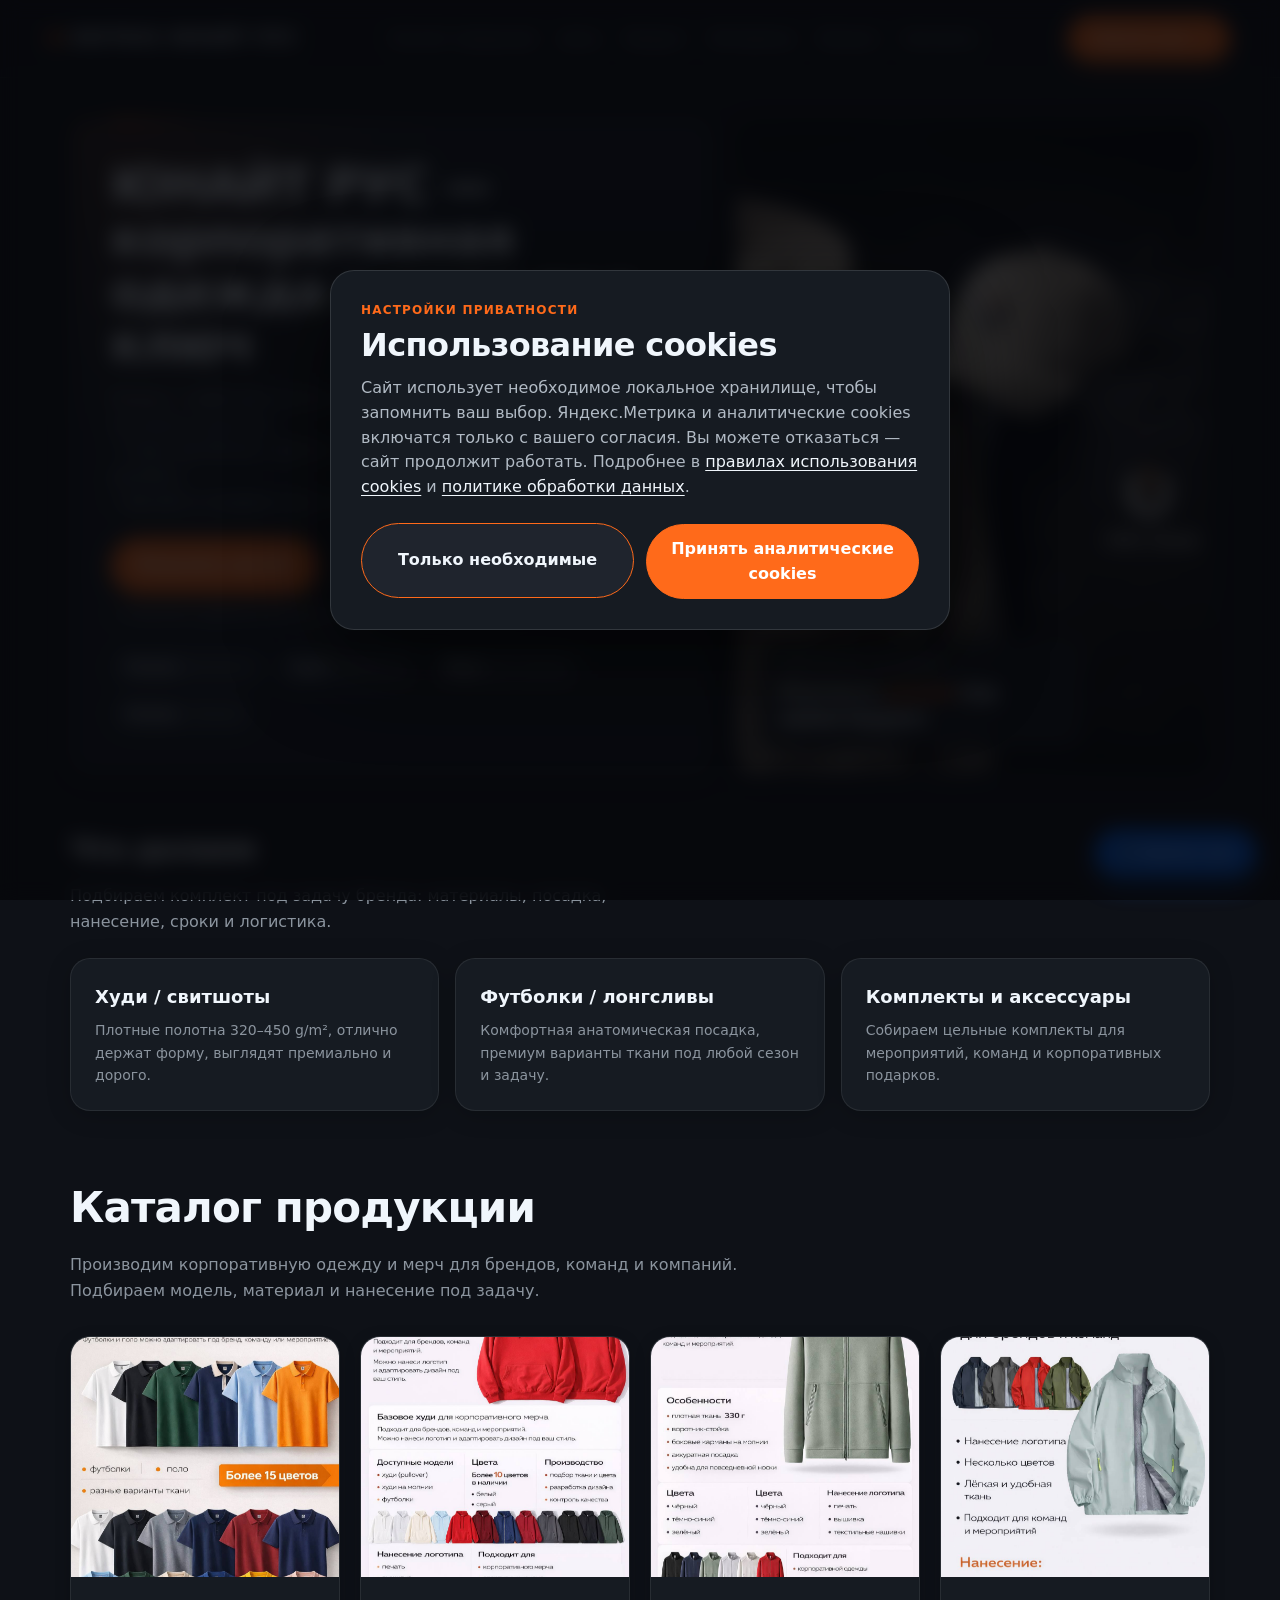
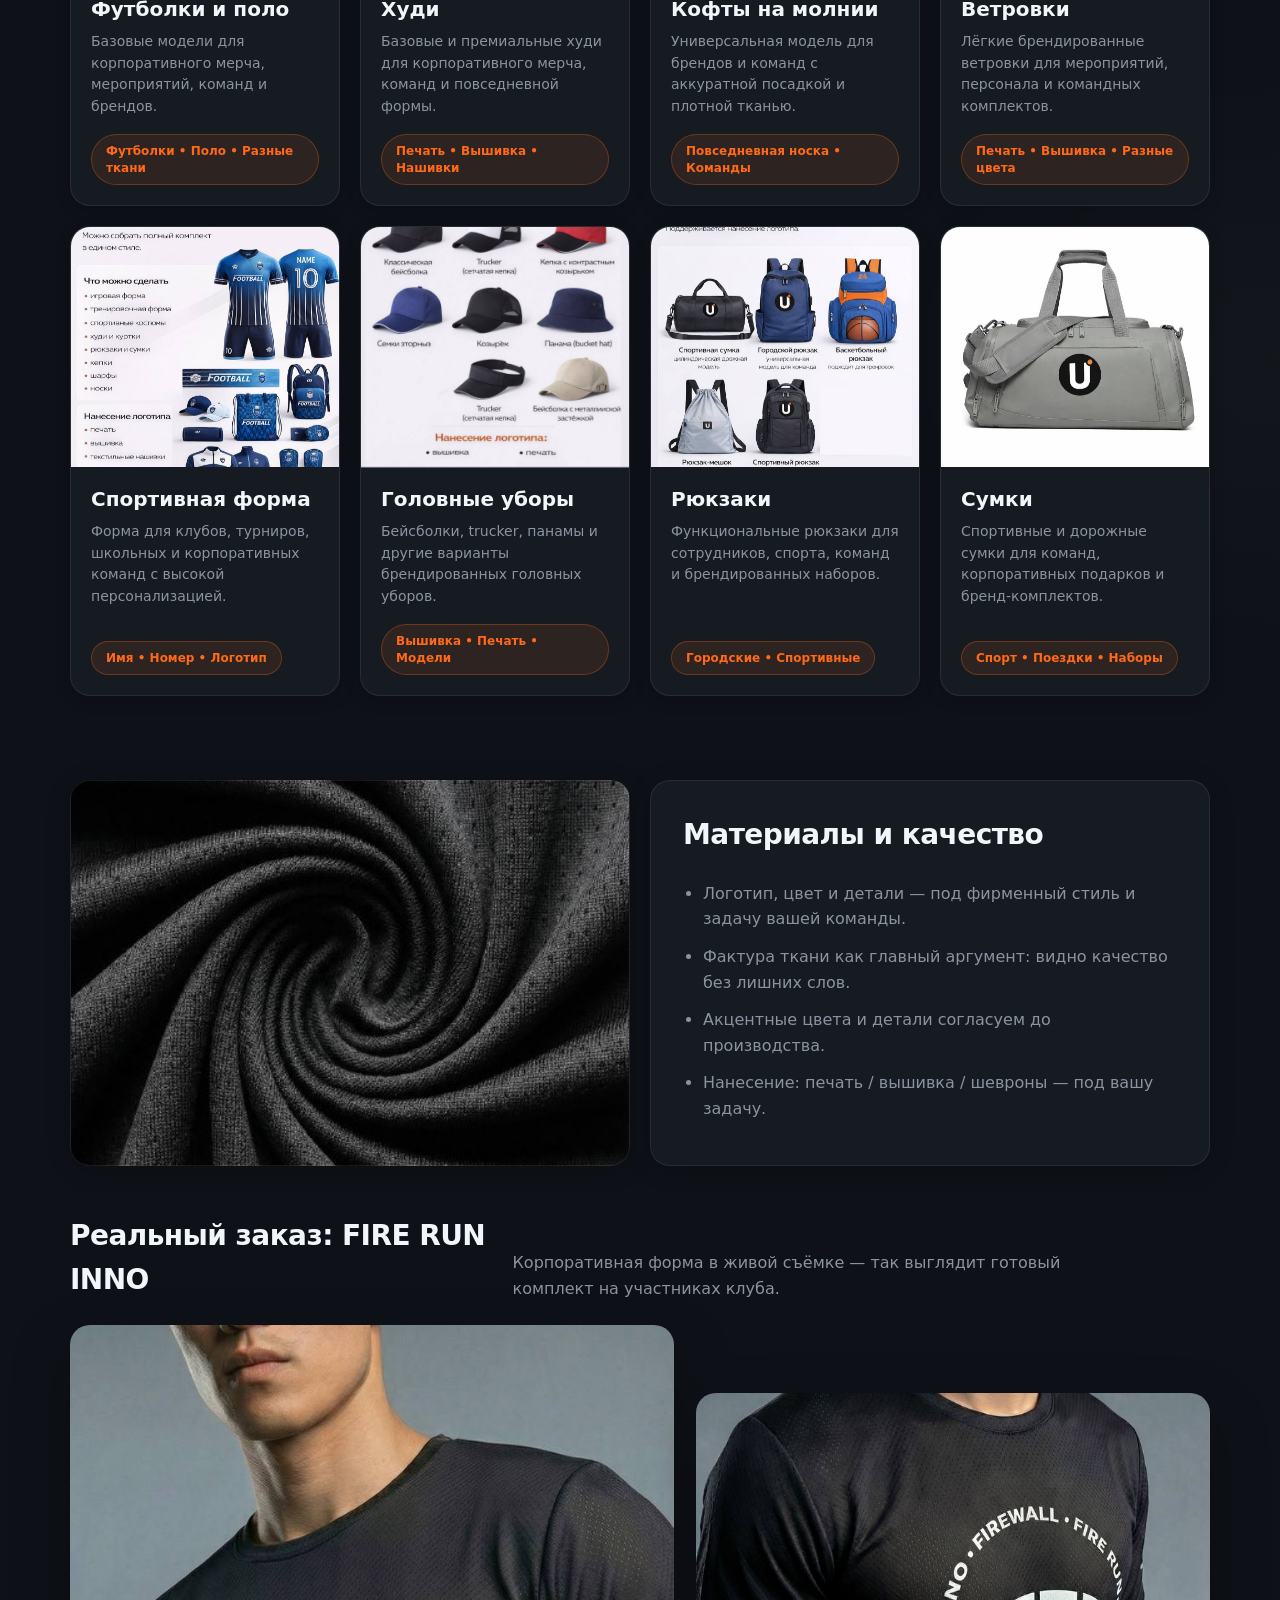
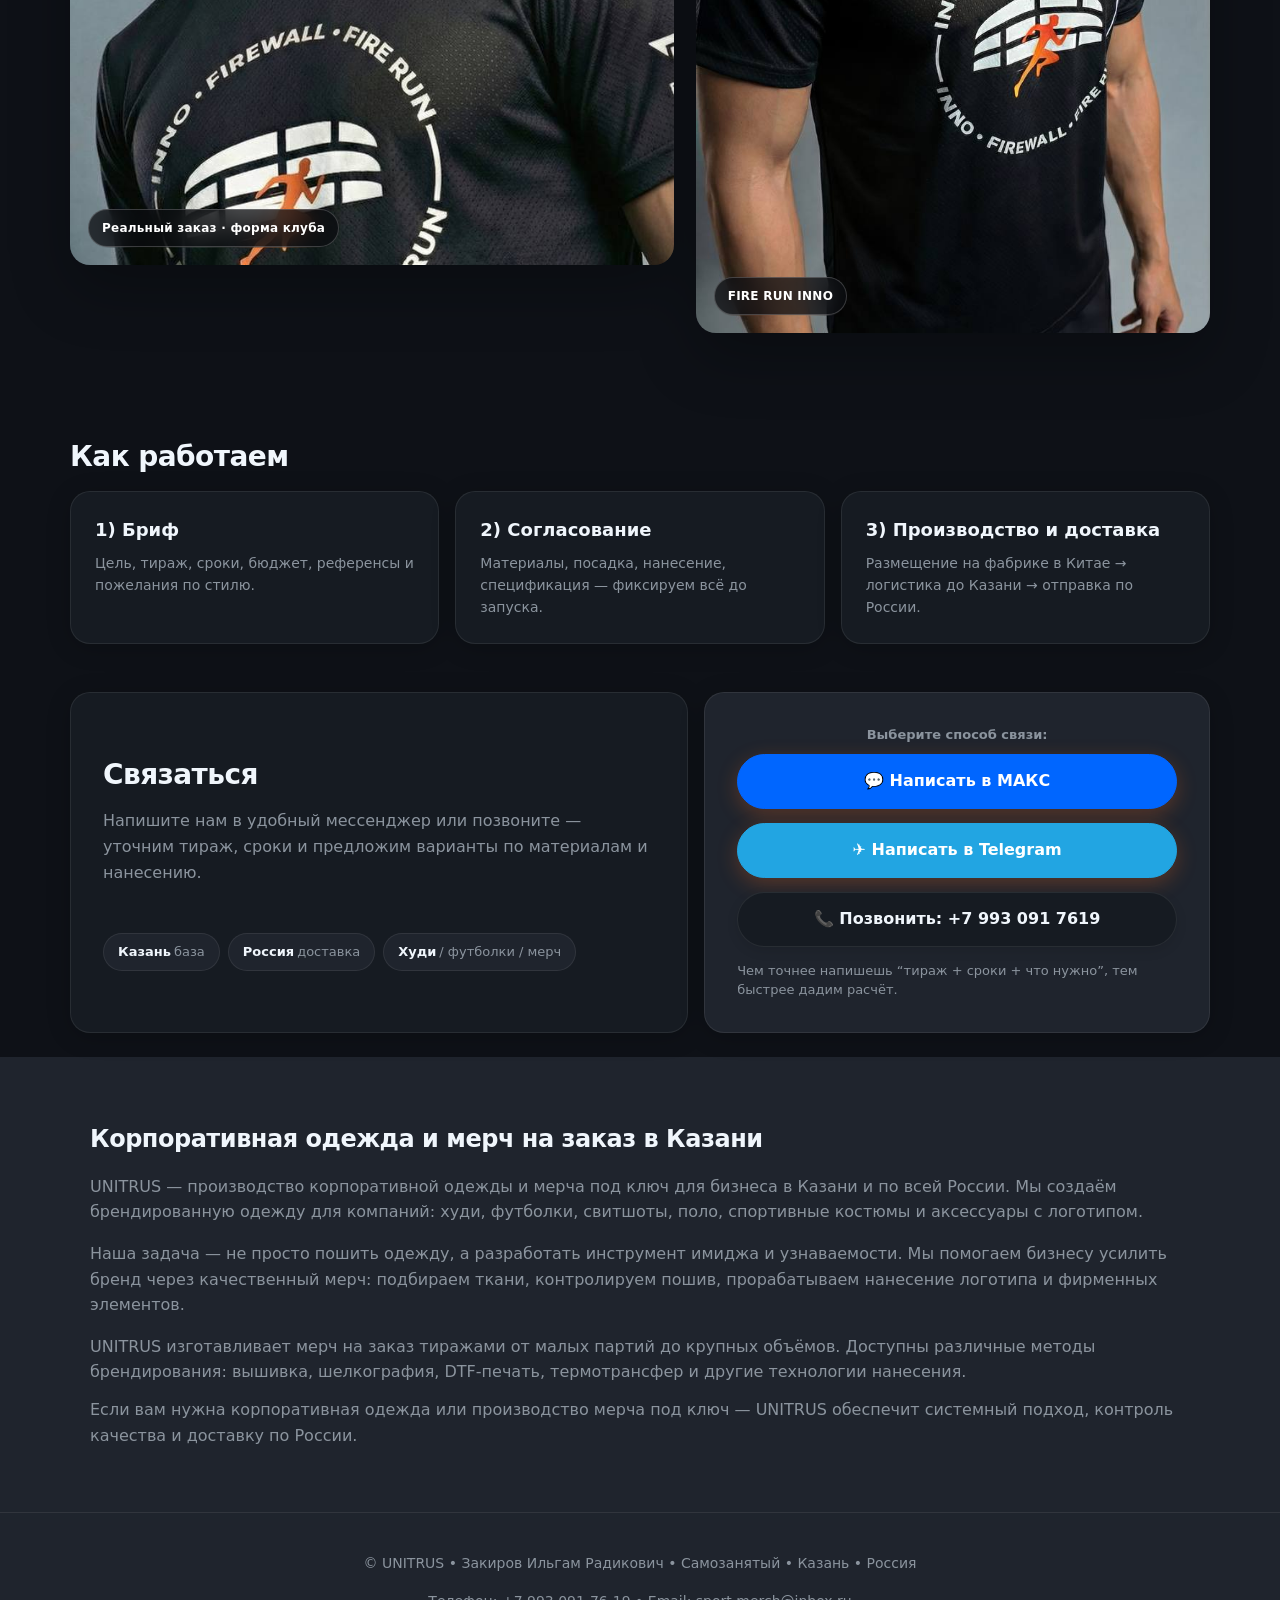
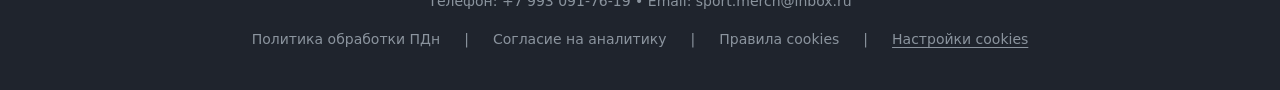
==== commit 2e266bb1: "Add subtle depth and motion to UNITRUS" ====
--- a/index.html
+++ b/index.html
@@ -276,12 +276,13 @@
 
   .heroGrid{
     display:grid;
-    grid-template-columns:1.15fr .85fr;
-    gap:24px;
-    align-items:stretch;
-  }
-
-  .card{
+    grid-template-columns:1.15fr .85fr;
+    gap:24px;
+    align-items:stretch;
+    perspective:1400px;
+  }
+
+  .card{
     border:1px solid var(--line);
     background:var(--panel);
     border-radius:var(--r);
@@ -291,12 +292,27 @@
 
   .heroText{
     padding:40px;
-    display:flex;
-    flex-direction:column;
-    justify-content:center;
-  }
-
-  h1{
+    display:flex;
+    flex-direction:column;
+    justify-content:center;
+    position:relative;
+    background:
+      radial-gradient(circle at 8% 0%, rgba(255,106,26,.12), transparent 36%),
+      var(--panel);
+  }
+
+  .heroText::before{
+    content:"";
+    position:absolute;
+    width:92px;
+    height:3px;
+    top:0;
+    left:40px;
+    border-radius:0 0 999px 999px;
+    background:linear-gradient(90deg, var(--accent), rgba(255,106,26,0));
+  }
+
+  h1{
     margin:0 0 16px;
     font-size:clamp(32px, 4vw, 48px);
     line-height:1.1;
@@ -343,17 +359,37 @@
     transform:translateY(-1px);
     border-color:var(--accent);
     background:var(--panel);
-  }
-
-  .heroVisual{
-    position:relative;
-    min-height:400px;
-    background:
-      linear-gradient(90deg, rgba(14,17,23,.2), transparent),
-      url("assets/hero.jpg") center/cover no-repeat;
-  }
-
-  .badge{
+  }
+
+  .heroVisual{
+    --tilt-x:0deg;
+    --tilt-y:0deg;
+    --light-x:50%;
+    --light-y:50%;
+    position:relative;
+    min-height:400px;
+    background:
+      linear-gradient(90deg, rgba(14,17,23,.2), transparent),
+      url("assets/hero.jpg") center/cover no-repeat;
+    transform:perspective(1100px) rotateX(var(--tilt-x)) rotateY(var(--tilt-y));
+    transform-style:preserve-3d;
+    transform-origin:center;
+    transition:transform .28s cubic-bezier(.2,.8,.2,1), border-color .25s ease, box-shadow .25s ease;
+    will-change:transform;
+  }
+
+  .heroVisual::after{
+    content:"";
+    position:absolute;
+    inset:0;
+    z-index:1;
+    pointer-events:none;
+    background:radial-gradient(circle at var(--light-x) var(--light-y), rgba(255,255,255,.18), transparent 34%);
+    opacity:.6;
+    mix-blend-mode:soft-light;
+  }
+
+  .badge{
     position:absolute;
     left:24px;
     bottom:24px;
@@ -361,12 +397,14 @@
     border-radius:16px;
     border:1px solid var(--line);
     background:rgba(22, 27, 34, 0.85);
-    backdrop-filter:blur(12px);
-    max-width:320px;
-    box-shadow:0 10px 30px rgba(0,0,0,.3);
-  }
-
-  .badge .t{
+    backdrop-filter:blur(12px);
+    max-width:320px;
+    box-shadow:0 10px 30px rgba(0,0,0,.3);
+    z-index:2;
+    transform:translateZ(38px);
+  }
+
+  .badge .t{
     font-size:11px;
     color:var(--muted);
     letter-spacing:.1em;
@@ -433,14 +471,32 @@
     grid-template-columns:1fr 1fr;
     gap:20px;
     align-items:stretch;
-  }
-
-  .fabric{
-    min-height:380px;
-    background:url("assets/fabric.jpg") center/cover no-repeat;
-  }
-
-  .pad{
+  }
+
+  .fabric{
+    --tilt-x:0deg;
+    --tilt-y:0deg;
+    --light-x:50%;
+    --light-y:50%;
+    min-height:380px;
+    background:url("assets/fabric.jpg") center/cover no-repeat;
+    position:relative;
+    transform:perspective(1100px) rotateX(var(--tilt-x)) rotateY(var(--tilt-y));
+    transform-style:preserve-3d;
+    transition:transform .3s cubic-bezier(.2,.8,.2,1), box-shadow .3s ease;
+    will-change:transform;
+  }
+
+  .fabric::after{
+    content:"";
+    position:absolute;
+    inset:0;
+    pointer-events:none;
+    background:radial-gradient(circle at var(--light-x) var(--light-y), rgba(255,255,255,.2), transparent 38%);
+    mix-blend-mode:soft-light;
+  }
+
+  .pad{
     padding:32px;
     display:flex;
     flex-direction:column;
@@ -458,26 +514,69 @@
     line-height:1.6;
   }
 
-  /* GALLERY */
-  .gallery{
-    display:grid;
-    grid-template-columns:1fr 1fr;
-    gap:16px;
-  }
-
-  .img{
+  /* GALLERY */
+  .gallery{
+    display:grid;
+    grid-template-columns:1.08fr .92fr;
+    gap:22px;
+    align-items:start;
+    padding-bottom:54px;
+  }
+
+  .case-intro{
+    display:grid;
+    grid-template-columns:minmax(280px, .75fr) 1.25fr;
+    gap:24px;
+    align-items:end;
+    margin-bottom:24px;
+  }
+
+  .case-intro h2,
+  .case-intro .sub{
+    margin-bottom:0;
+  }
+
+  .case-card{
+    position:relative;
+  }
+
+  .case-card:nth-child(2){
+    margin-top:68px;
+  }
+
+  .case-label{
+    position:absolute;
+    left:18px;
+    bottom:18px;
+    z-index:2;
+    display:inline-flex;
+    align-items:center;
+    gap:8px;
+    padding:9px 13px;
+    border:1px solid rgba(255,255,255,.2);
+    border-radius:999px;
+    color:#fff;
+    background:rgba(10,12,16,.72);
+    backdrop-filter:blur(12px);
+    font-size:12px;
+    font-weight:700;
+    letter-spacing:.02em;
+  }
+
+  .img{
     width:100%;
     height:540px;
     object-fit:cover;
     display:block;
     transition:transform .3s ease;
   }
-  
-  .gallery .card{
-    border:none;
-  }
-  
-  .gallery .card:hover .img{
+
+  .gallery .card{
+    border:none;
+    box-shadow:0 24px 60px rgba(0,0,0,.28);
+  }
+
+  .gallery .card:hover .img{
     transform:scale(1.02);
   }
 
@@ -526,40 +625,72 @@
   }
 
   .catalog-grid{
-    display:grid;
-    grid-template-columns:repeat(4, 1fr);
-    gap:20px;
-    align-items:start;
-  }
-
-  .catalog-card{
-    background:var(--panel);
-    border:1px solid var(--line);
-    border-radius:20px;
-    overflow:hidden;
-    transition:transform .25s cubic-bezier(0.4, 0, 0.2, 1), border-color .25s ease, box-shadow .25s ease;
-    box-shadow:0 4px 16px rgba(0,0,0,.2);
-  }
-
-  .catalog-card:hover{
-    transform:translateY(-6px);
-    border-color:var(--accent);
-    box-shadow:0 16px 36px rgba(0,0,0,.4);
-  }
-
-  .catalog-card img{
-    width:100%;
-    height:240px;
-    object-fit:cover;
-    display:block;
-    cursor:pointer;
-  }
-
-  .catalog-card__body{
-    padding:20px;
-  }
-
-  .catalog-card__body h3{
+    display:grid;
+    grid-template-columns:repeat(4, 1fr);
+    gap:20px;
+    align-items:stretch;
+  }
+
+  .catalog-card{
+    --tilt-x:0deg;
+    --tilt-y:0deg;
+    --card-lift:0px;
+    --light-x:50%;
+    --light-y:50%;
+    background:var(--panel);
+    border:1px solid var(--line);
+    border-radius:20px;
+    overflow:hidden;
+    transition:transform .25s cubic-bezier(0.4, 0, 0.2, 1), border-color .25s ease, box-shadow .25s ease;
+    box-shadow:0 4px 16px rgba(0,0,0,.2);
+    display:flex;
+    flex-direction:column;
+    position:relative;
+    transform:perspective(900px) rotateX(var(--tilt-x)) rotateY(var(--tilt-y)) translateY(var(--card-lift));
+    transform-style:preserve-3d;
+    will-change:transform;
+  }
+
+  .catalog-card:hover{
+    --card-lift:-6px;
+    border-color:var(--accent);
+    box-shadow:0 16px 36px rgba(0,0,0,.4);
+  }
+
+  .catalog-card::after{
+    content:"";
+    position:absolute;
+    inset:0;
+    z-index:2;
+    pointer-events:none;
+    background:radial-gradient(circle at var(--light-x) var(--light-y), rgba(255,255,255,.11), transparent 33%);
+    opacity:0;
+    transition:opacity .25s ease;
+  }
+
+  .catalog-card:hover::after{
+    opacity:1;
+  }
+
+  .catalog-card img{
+    width:100%;
+    height:240px;
+    object-fit:cover;
+    display:block;
+    cursor:pointer;
+    transition:transform .3s cubic-bezier(.2,.8,.2,1);
+    transform:translateZ(16px) scale(1.002);
+  }
+
+  .catalog-card__body{
+    padding:20px;
+    display:flex;
+    flex:1;
+    flex-direction:column;
+    transform:translateZ(10px);
+  }
+
+  .catalog-card__body h3{
     margin:0 0 10px;
     font-size:20px;
     font-weight:700;
@@ -584,12 +715,29 @@
     border:1px solid rgba(255,106,26,.3);
     background:rgba(255,106,26,.1);
     padding:8px 14px;
-    border-radius:999px;
-    cursor:pointer;
-    transition:.2s ease;
-  }
-
-  .catalog-card__body span:hover{
+    border-radius:999px;
+    cursor:pointer;
+    transition:.2s ease;
+    align-self:flex-start;
+    margin-top:auto;
+  }
+
+  .catalog-card:hover img{
+    transform:translateZ(22px) scale(1.025);
+  }
+
+  .motion-ready .reveal-section{
+    opacity:0;
+    transform:translateY(20px);
+    transition:opacity .68s ease, transform .68s cubic-bezier(.2,.8,.2,1);
+  }
+
+  .motion-ready .reveal-section.is-visible{
+    opacity:1;
+    transform:translateY(0);
+  }
+
+  .catalog-card__body span:hover{
     border-color:var(--accent);
     background:var(--accent);
     color:#fff;
@@ -738,12 +886,41 @@
     }
 
     .heroText {
-      padding: 24px;
-    }
-
-    .img{
-      height:440px;
-    }
+      padding: 24px;
+    }
+
+    .heroText::before{
+      left:24px;
+    }
+
+    .heroVisual,
+    .fabric,
+    .catalog-card{
+      transform:none !important;
+      will-change:auto;
+    }
+
+    .catalog-card img,
+    .catalog-card__body{
+      transform:none;
+    }
+
+    .case-intro{
+      grid-template-columns:1fr;
+      gap:10px;
+    }
+
+    .gallery{
+      padding-bottom:0;
+    }
+
+    .case-card:nth-child(2){
+      margin-top:0;
+    }
+
+    .img{
+      height:440px;
+    }
 
     .navin{
       padding: 16px 0;
@@ -837,12 +1014,35 @@
 
     .tg-float {
       padding:14px 20px;
-    }
-
+    }
+
+  }
+
+  @media (prefers-reduced-motion:reduce){
+    *, *::before, *::after{
+      scroll-behavior:auto !important;
+      animation-duration:.01ms !important;
+      animation-iteration-count:1 !important;
+      transition-duration:.01ms !important;
+    }
+
+    .motion-ready .reveal-section{
+      opacity:1;
+      transform:none;
+    }
+
+    .heroVisual,
+    .fabric,
+    .catalog-card,
+    .catalog-card img,
+    .catalog-card__body,
+    .gallery .card:hover .img{
+      transform:none !important;
+    }
   }
   </style>
 </head>
-
+
 <body>
   <div class="nav" id="navbar">
     <div class="wrap navin">
@@ -907,13 +1107,13 @@
 
         <p class="sub">
           Казань • работаем по России • цена под тираж и задачу • контроль качества.<br>
-          • Худи, футболка, куртки, бейсболки и весь мерч под желание клиента.<br>
+          • Худи, футболки, куртки, бейсболки и аксессуары по вашему дизайну.<br>
           • Дизайн в подарок при заказе от 50 шт.
         </p>
 
         <div style="display:flex; gap:12px; flex-wrap:wrap;">
           <a class="btn" href="#contact">Получить расчёт</a>
-          <a class="btn secondary" href="#products">Смотреть продукт</a>
+          <a class="btn secondary" href="#catalog">Смотреть каталог</a>
         </div>
 
         <div class="hint" style="margin-top: 12px;">⚡ Ответим в удобном вам мессенджере и подготовим расчёт</div>
@@ -950,24 +1150,24 @@
           </div>
           <div class="card pcard">
             <p class="pname">Футболки / лонгсливы</p>
-            <p class="ptext">Комфортная анатомическая посадка, премиум варианты ткани под любой сезон и задачу.</p>
-          </div>
-          <div class="card pcard">
-            <p class="pname">Весь мерч</p>
-            <p class="ptext">Стильные комплекты для масштабных мероприятий, топ-команд и корпоративных подарков.</p>
-          </div>
-        </div>
-      </div>
+            <p class="ptext">Комфортная анатомическая посадка, премиум варианты ткани под любой сезон и задачу.</p>
+          </div>
+          <div class="card pcard">
+            <p class="pname">Комплекты и аксессуары</p>
+            <p class="ptext">Собираем цельные комплекты для мероприятий, команд и корпоративных подарков.</p>
+          </div>
+        </div>
+      </div>
     </section>
 
     <section class="catalog" id="catalog">
-      <div class="wrap">
-        <div class="catalog-head">
-          <h2>Каталог продукции</h2>
-          <p>Производим корпоративную одежду и мерч для брендов, команд и компаний. Подбираем модель, material и нанесение под задачу.</p>
-        </div>
-  
-        <div class="catalog-grid">
+      <div class="wrap">
+        <div class="catalog-head">
+          <h2>Каталог продукции</h2>
+          <p>Производим корпоративную одежду и мерч для брендов, команд и компаний. Подбираем модель, материал и нанесение под задачу.</p>
+        </div>
+
+        <div class="catalog-grid">
           <article class="catalog-card">
             <img src="assets/catalog-tshirts.jpg" alt="Футболки и поло UNITRUS" onclick="openLightbox(this.src)">
             <div class="catalog-card__body">
@@ -1062,41 +1262,49 @@
     <section id="materials">
       <div class="wrap split">
         <div class="card fabric" aria-label="Текстура ткани"></div>
-        <div class="card pad">
-          <h2>Материалы и качество</h2>
-          <ul class="list">
-            <li>Все логотипы, дизайны — под желание клиента корпоративный tech.</li>
-            <li>Фактура ткани как главный аргумент: видно качество без лишних слов.</li>
-            <li>Акцентный цвет для деталей и CTA.</li>
-            <li>Нанесение: печать / вышивка / шевроны — под вашу задачу.</li>
-          </ul>
-        </div>
-      </div>
-    </section>
-
-    <section>
-      <div class="wrap">
-        <h2>Фото продукта</h2>
-        <p class="sub" style="margin-top:0">Кейсы на модели — готовый продукт для бегового клуба FIRE RUN INNO.</p>
-
-        <div class="gallery">
-          <div class="card"><img class="img" src="assets/model1.jpg" alt="UNITRUS на модели 1" loading="lazy"></div>
-          <div class="card"><img class="img" src="assets/model2.jpg" alt="UNITRUS на модели 2" loading="lazy"></div>
-        </div>
-      </div>
-    </section>
+        <div class="card pad">
+          <h2>Материалы и качество</h2>
+          <ul class="list">
+            <li>Логотип, цвет и детали — под фирменный стиль и задачу вашей команды.</li>
+            <li>Фактура ткани как главный аргумент: видно качество без лишних слов.</li>
+            <li>Акцентные цвета и детали согласуем до производства.</li>
+            <li>Нанесение: печать / вышивка / шевроны — под вашу задачу.</li>
+          </ul>
+        </div>
+      </div>
+    </section>
+
+    <section class="case-study">
+      <div class="wrap">
+        <div class="case-intro">
+          <h2>Реальный заказ: FIRE RUN INNO</h2>
+          <p class="sub">Корпоративная форма в живой съёмке — так выглядит готовый комплект на участниках клуба.</p>
+        </div>
+
+        <div class="gallery">
+          <div class="card case-card">
+            <img class="img" src="assets/model1.jpg" alt="Спортивная форма UNITRUS для FIRE RUN INNO" loading="lazy">
+            <span class="case-label">Реальный заказ · форма клуба</span>
+          </div>
+          <div class="card case-card">
+            <img class="img" src="assets/model2.jpg" alt="Комплект UNITRUS на участнике FIRE RUN INNO" loading="lazy">
+            <span class="case-label">FIRE RUN INNO</span>
+          </div>
+        </div>
+      </div>
+    </section>
 
     <section id="process">
       <div class="wrap">
         <h2>Как работаем</h2>
 
-        <div class="grid3">
-          <div class="card pcard">
-            <p class="pname">1) Бриф</p>
-            <p class="ptext">Цель, тираж, сроки, budget, референсы и пожелания по стилю.</p>
-          </div>
-          <div class="card pcard">
-            <p class="pname">2) Согласование</p>
+        <div class="grid3">
+          <div class="card pcard">
+            <p class="pname">1) Бриф</p>
+            <p class="ptext">Цель, тираж, сроки, бюджет, референсы и пожелания по стилю.</p>
+          </div>
+          <div class="card pcard">
+            <p class="pname">2) Согласование</p>
             <p class="ptext">Материалы, посадка, нанесение, спецификация — фиксируем всё до запуска.</p>
           </div>
           <div class="card pcard">
@@ -1137,7 +1345,7 @@
     <div class="wrap">
       <div style="padding:40px 0; max-width:1100px; margin:0 auto;">
         <h2 style="font-size:24px; margin-bottom:16px;">
-          Corporate одежда и мерч на заказ в Казани
+          Корпоративная одежда и мерч на заказ в Казани
         </h2>
         <p style="color: var(--muted); line-height: 1.6; margin-bottom: 12px;">
           UNITRUS — производство корпоративной одежды и мерча под ключ для бизнеса в Казани и по всей России.
@@ -1242,9 +1450,66 @@
   // Закрывать выпадающие списки при клике в любое другое место экрана
   document.addEventListener('click', () => {
     navDropdown.classList.remove('active');
-    floatDropdown.classList.remove('active');
-  });
-
+    floatDropdown.classList.remove('active');
+  });
+
+  // Спокойное появление секций при прокрутке.
+  const reduceMotion = window.matchMedia('(prefers-reduced-motion: reduce)').matches;
+  const revealSections = document.querySelectorAll('main > section');
+
+  if (!reduceMotion && 'IntersectionObserver' in window) {
+    document.documentElement.classList.add('motion-ready');
+    const revealObserver = new IntersectionObserver((entries, observer) => {
+      entries.forEach((entry) => {
+        if (entry.isIntersecting) {
+          entry.target.classList.add('is-visible');
+          observer.unobserve(entry.target);
+        }
+      });
+    }, { threshold: 0.12, rootMargin: '0px 0px -6% 0px' });
+
+    revealSections.forEach((section) => {
+      section.classList.add('reveal-section');
+      revealObserver.observe(section);
+    });
+  }
+
+  // Небольшая глубина только там, где есть мышь или трекпад.
+  const precisePointer = window.matchMedia('(hover: hover) and (pointer: fine)').matches;
+
+  if (precisePointer && !reduceMotion) {
+    const tiltTargets = document.querySelectorAll('.heroVisual, .fabric, .catalog-card');
+
+    tiltTargets.forEach((element) => {
+      const strength = element.classList.contains('heroVisual')
+        ? 4
+        : element.classList.contains('fabric') ? 1.5 : 2.4;
+      let frameId = null;
+
+      element.addEventListener('pointermove', (event) => {
+        if (frameId) cancelAnimationFrame(frameId);
+        frameId = requestAnimationFrame(() => {
+          const rect = element.getBoundingClientRect();
+          const x = Math.max(0, Math.min(1, (event.clientX - rect.left) / rect.width));
+          const y = Math.max(0, Math.min(1, (event.clientY - rect.top) / rect.height));
+          element.style.setProperty('--tilt-x', `${((0.5 - y) * strength).toFixed(2)}deg`);
+          element.style.setProperty('--tilt-y', `${((x - 0.5) * strength).toFixed(2)}deg`);
+          element.style.setProperty('--light-x', `${(x * 100).toFixed(1)}%`);
+          element.style.setProperty('--light-y', `${(y * 100).toFixed(1)}%`);
+        });
+      });
+
+      element.addEventListener('pointerleave', () => {
+        if (frameId) cancelAnimationFrame(frameId);
+        frameId = null;
+        element.style.setProperty('--tilt-x', '0deg');
+        element.style.setProperty('--tilt-y', '0deg');
+        element.style.setProperty('--light-x', '50%');
+        element.style.setProperty('--light-y', '50%');
+      });
+    });
+  }
+
   </script>
-</body>
-</html>
+</body>
+</html>
